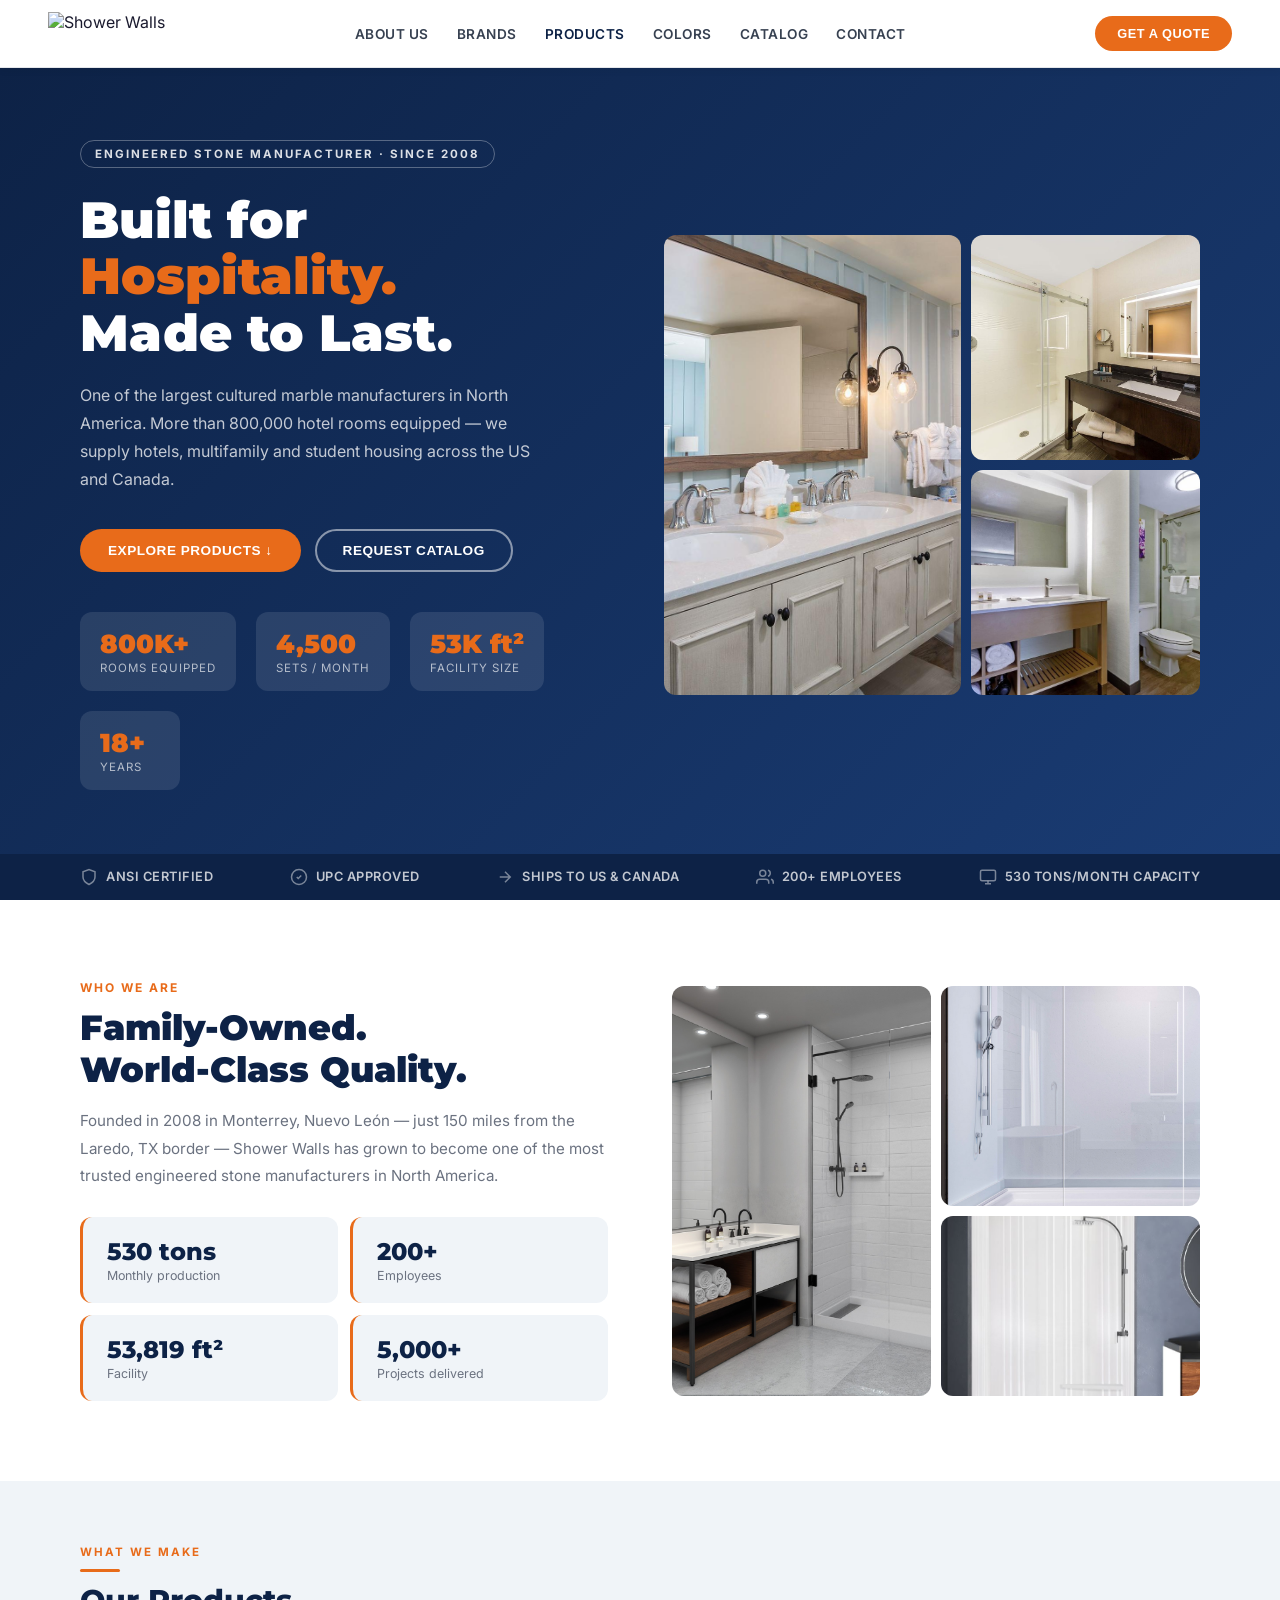
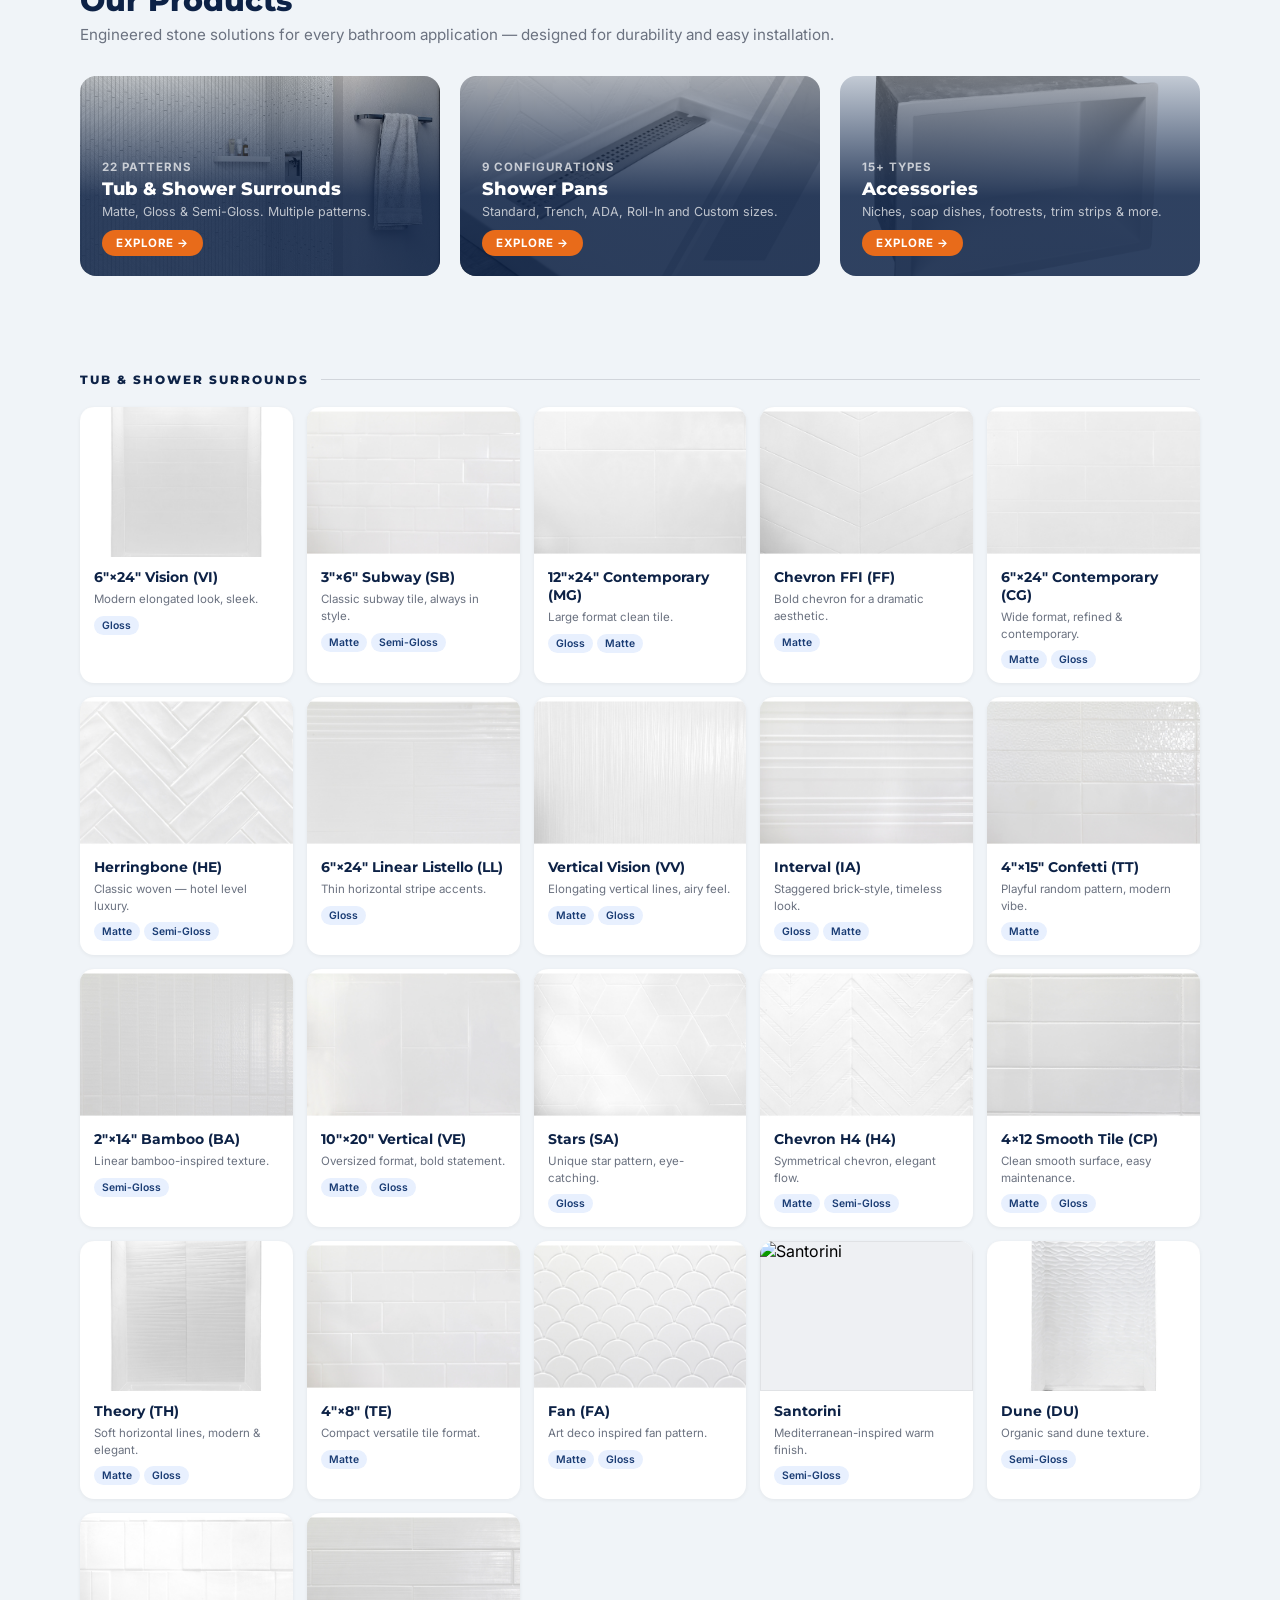
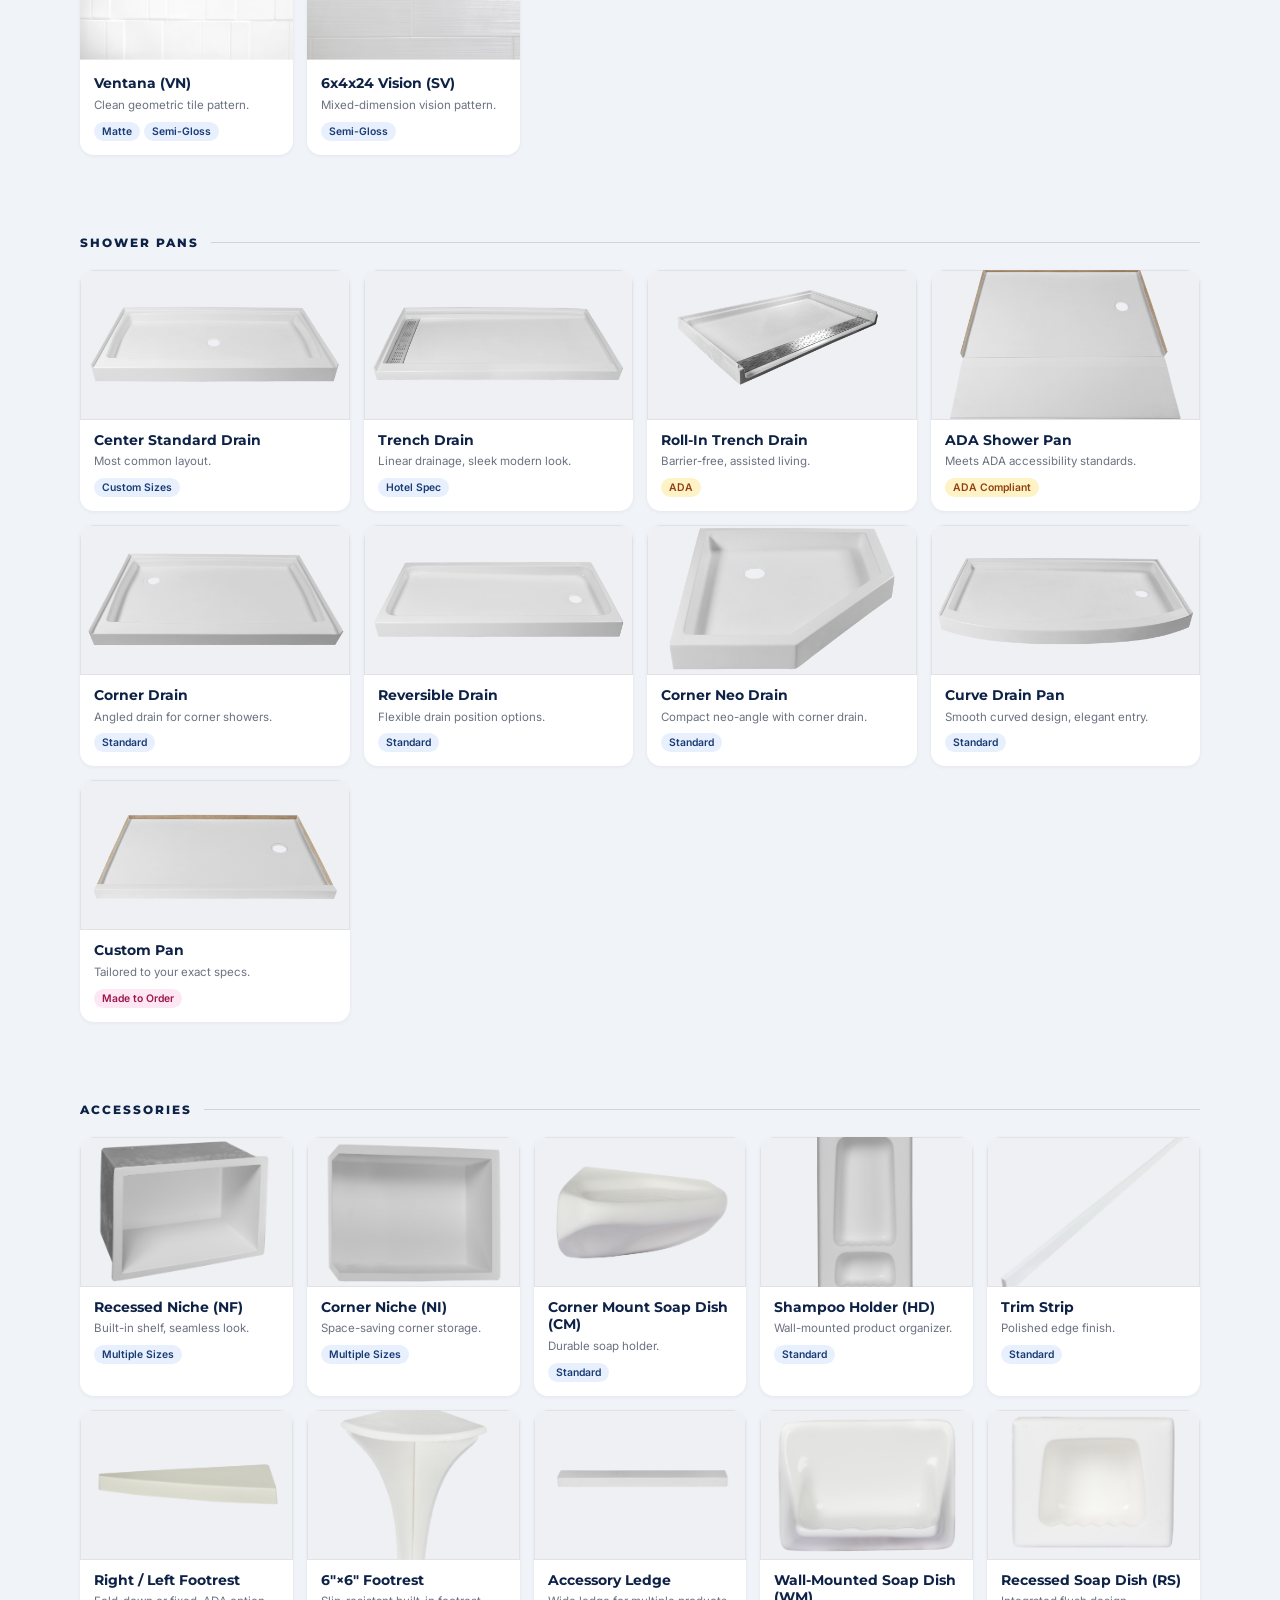
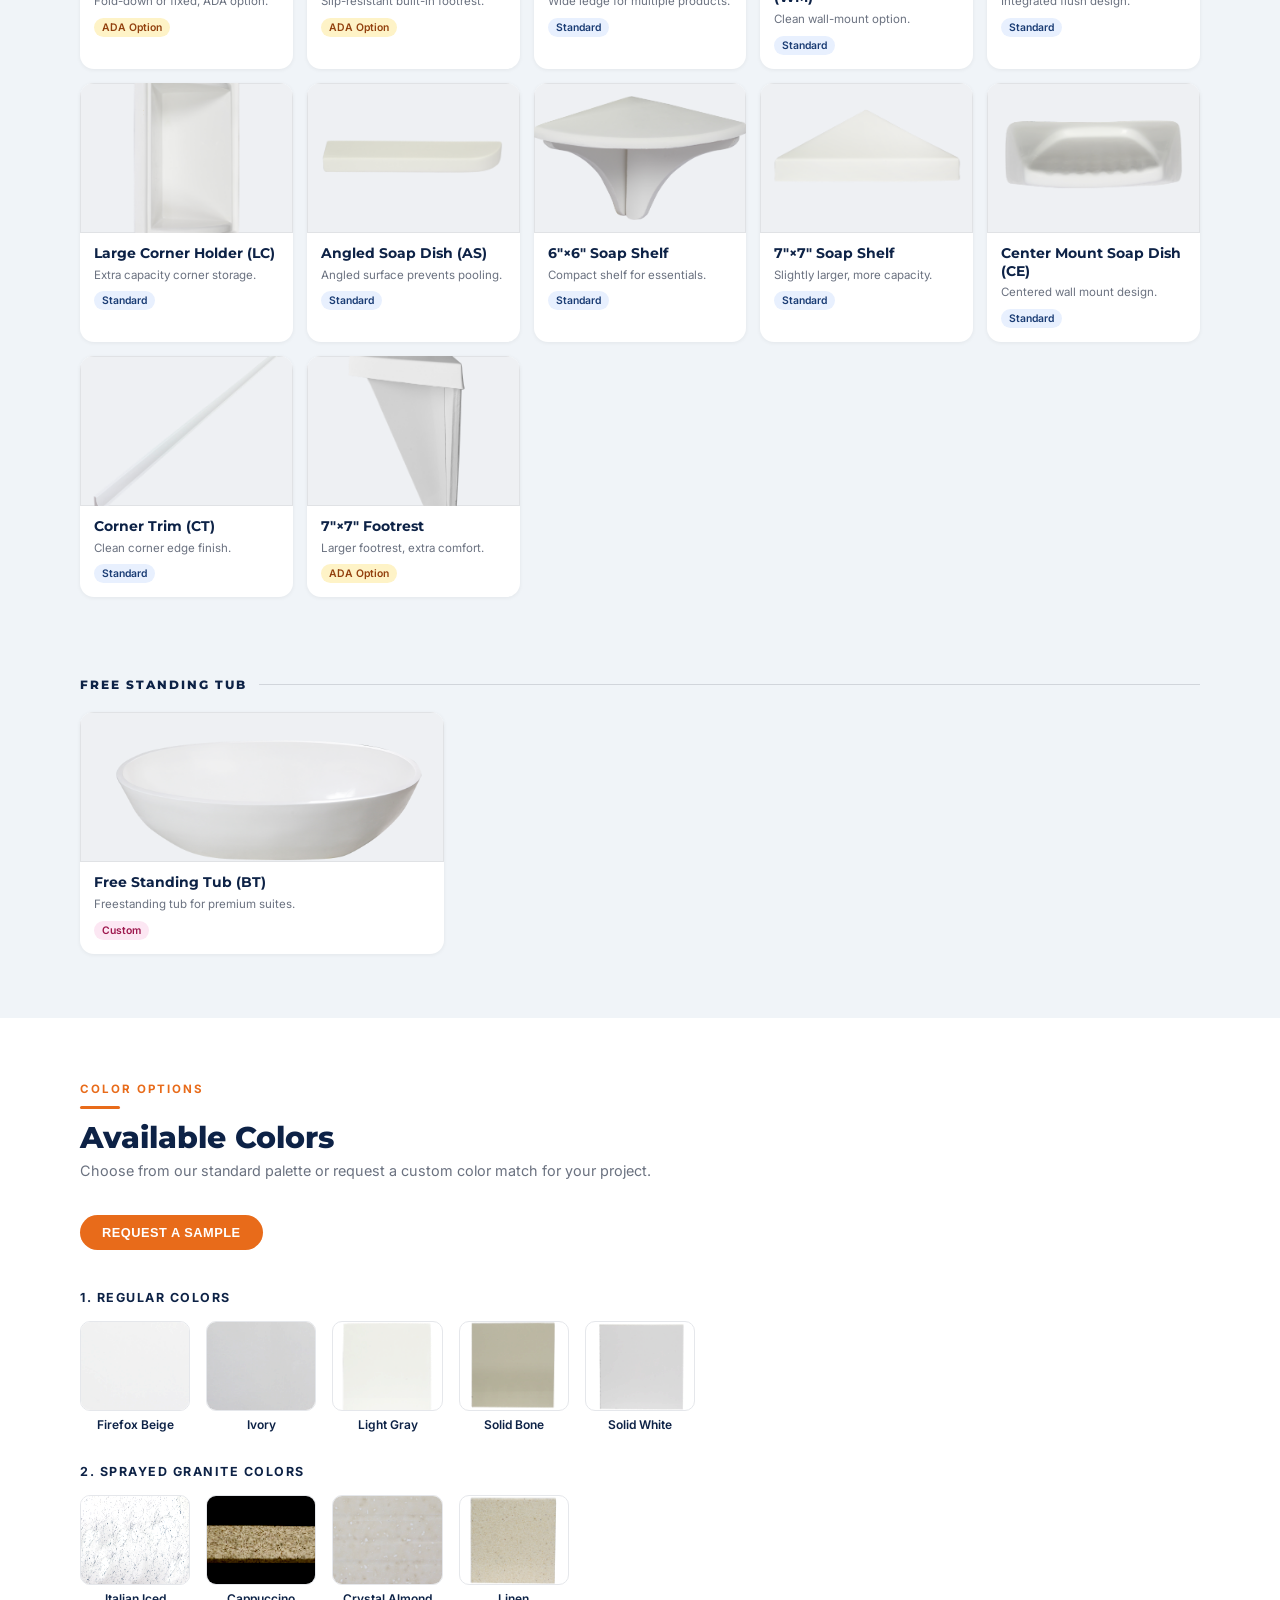
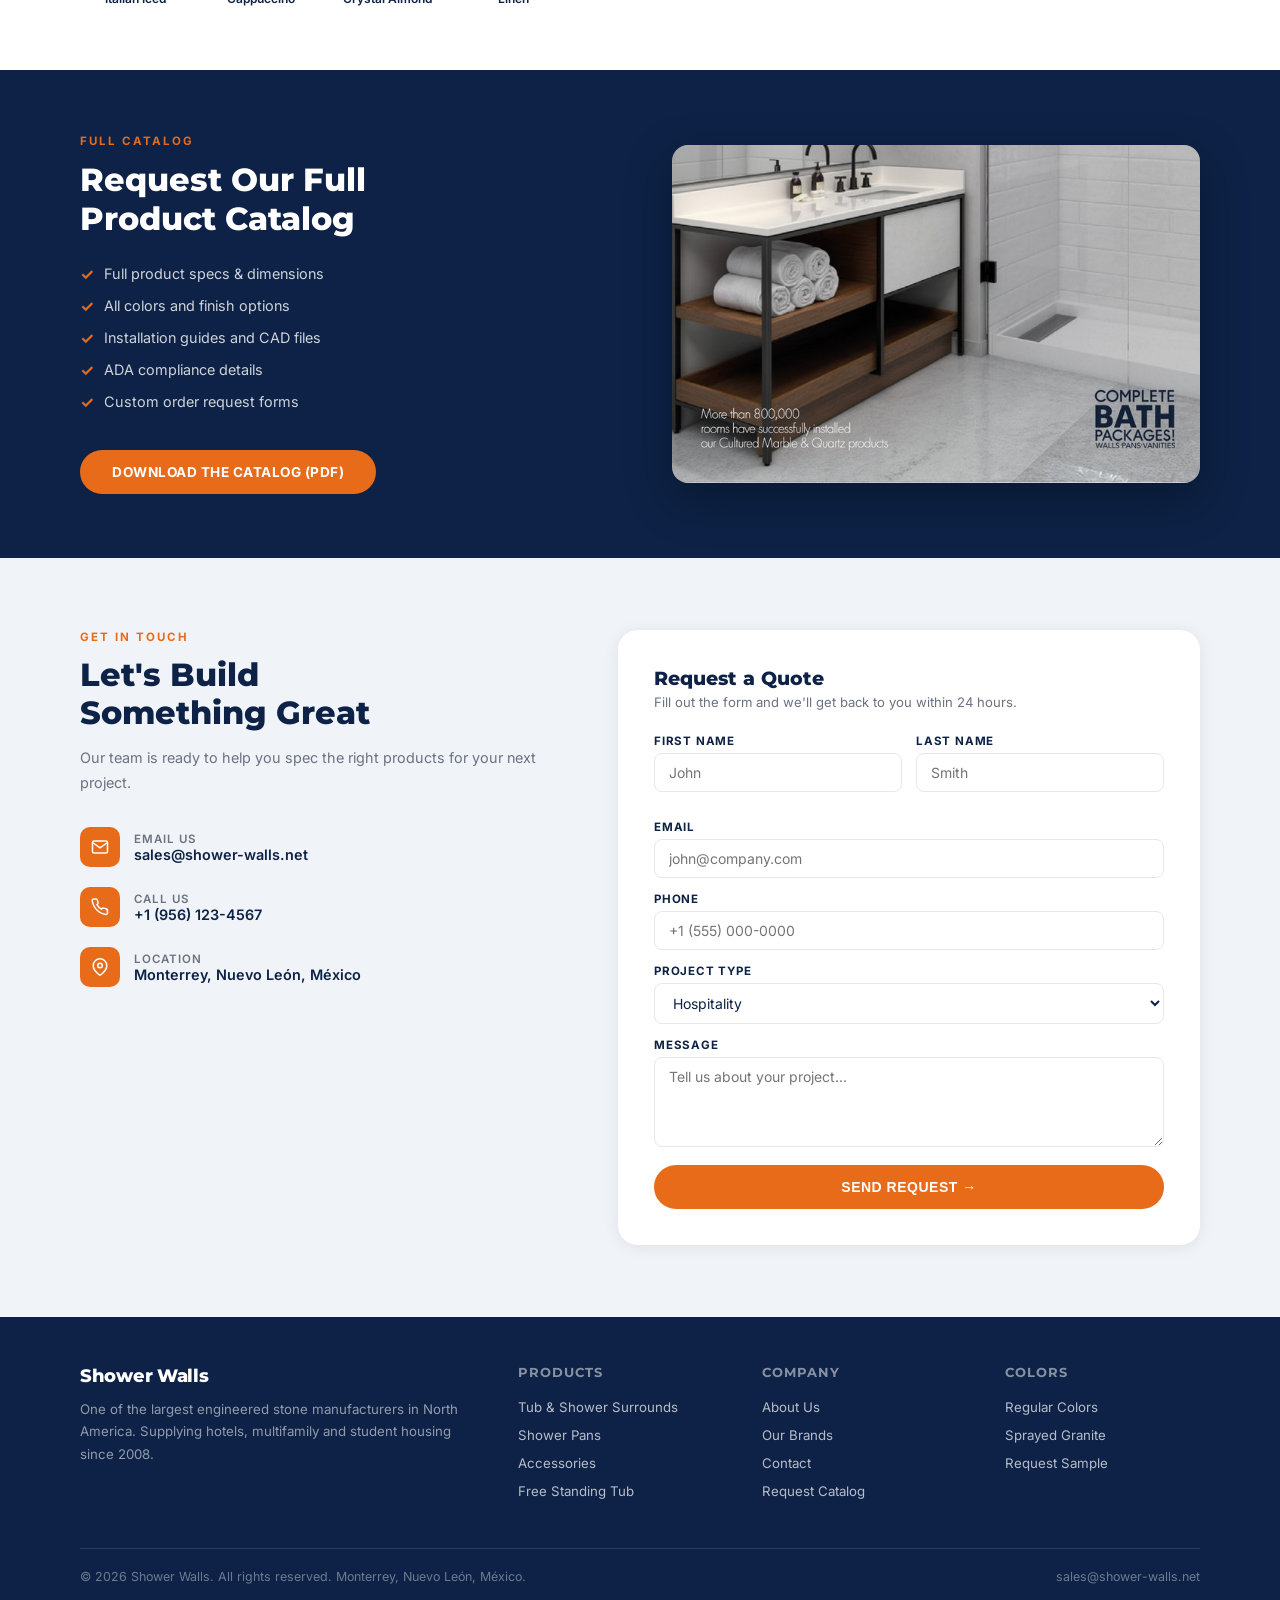
==== index.html @ 73db75f3 "Fix broken color/accessory/pan images: replace dead WordPress links with real photos The old WordPre" ====
<!DOCTYPE html>
<html lang="en">
<head>
<meta charset="UTF-8"/>
<meta name="viewport" content="width=device-width,initial-scale=1.0"/>
<title>Shower Walls — Engineered Stone Manufacturer</title>
<!-- Google tag (gtag.js) -->
<script async src="https://www.googletagmanager.com/gtag/js?id=G-NM9H4ZJV7M"></script>
<script>
  window.dataLayer = window.dataLayer || [];
  function gtag(){dataLayer.push(arguments);}
  gtag('js', new Date());
  gtag('config', 'G-NM9H4ZJV7M');
</script>
<meta name="description" content="One of the largest cultured marble manufacturers in North America. Tub &amp; shower surrounds, shower pans and accessories for hospitality, multifamily and student housing."/>
<meta property="og:title" content="Shower Walls — Engineered Stone Manufacturer"/>
<meta property="og:description" content="Tub &amp; shower surrounds, shower pans and accessories for hospitality, multifamily and student housing. Made in Monterrey, México."/>
<meta property="og:image" content="https://shower-walls.net/images/Theory_SW_1.jpg"/>
<meta property="og:type" content="website"/>
<link href="https://fonts.googleapis.com/css2?family=Montserrat:wght@400;600;700;800;900&family=Inter:wght@300;400;500;600&display=swap" rel="stylesheet"/>
<style>
*,*::before,*::after{box-sizing:border-box;margin:0;padding:0}
html{scroll-behavior:auto}
body{font-family:'Inter',sans-serif;color:#1a1a2e;background:#fff}
a{text-decoration:none;color:inherit}
img{max-width:100%;display:block}
:root{
  --navy:#0d2246;
  --blue:#1a3c74;
  --orange:#e86b1a;
  --light:#f0f4f8;
  --gray:#6b7280;
  --white:#fff;
  --shadow:0 2px 16px rgba(0,0,0,.08);
}

/* ── NAV ── */
nav{position:sticky;top:0;z-index:200;background:var(--white);border-bottom:1px solid #e5e7eb;
  display:flex;align-items:center;justify-content:space-between;padding:0 48px;height:68px;
  box-shadow:0 2px 8px rgba(0,0,0,.06)}
.nav-logo{display:flex;align-items:center;gap:10px}
.nav-logo img{height:40px}
.nav-logo-text{font-family:'Montserrat',sans-serif;font-weight:800;font-size:1.1rem;color:var(--navy);letter-spacing:-.3px}
.nav-links{display:flex;gap:28px}
.nav-links a{font-size:.85rem;font-weight:600;text-transform:uppercase;letter-spacing:.5px;color:#374151;transition:color .2s}
.nav-links a:hover,.nav-links a.active{color:var(--navy)}
.nav-burger{display:none;background:none;border:none;cursor:pointer;padding:8px;flex-direction:column;gap:5px}
.nav-burger span{display:block;width:22px;height:2px;background:var(--navy)}
.nav-cta{background:var(--orange);color:#fff;border:none;border-radius:50px;padding:10px 22px;
  font-size:.8rem;font-weight:700;text-transform:uppercase;letter-spacing:.5px;cursor:pointer;transition:background .2s}
.nav-cta:hover{background:#c9570f}

/* ── HERO ── */
.hero{background:linear-gradient(135deg,var(--navy) 0%,var(--blue) 100%);
  display:grid;grid-template-columns:1fr 1fr;gap:48px;align-items:center;
  padding:72px 80px 64px;min-height:540px}
.hero-tag{display:inline-block;border:1.5px solid rgba(255,255,255,.3);color:rgba(255,255,255,.85);
  font-size:.72rem;font-weight:700;text-transform:uppercase;letter-spacing:2px;
  padding:6px 14px;border-radius:50px;margin-bottom:24px}
.hero h1{font-family:'Montserrat',sans-serif;font-size:clamp(2.2rem,4vw,3.4rem);font-weight:900;
  line-height:1.1;color:#fff;margin-bottom:20px}
.hero h1 span{color:var(--orange)}
.hero-desc{font-size:1rem;color:rgba(255,255,255,.75);line-height:1.75;max-width:460px;margin-bottom:36px}
.hero-btns{display:flex;gap:14px;flex-wrap:wrap}
.btn-hero-primary{background:var(--orange);color:#fff;border:none;border-radius:50px;
  padding:14px 28px;font-size:.85rem;font-weight:700;text-transform:uppercase;letter-spacing:.5px;
  cursor:pointer;transition:background .2s}
.btn-hero-primary:hover{background:#c9570f}
.btn-hero-outline{background:transparent;color:#fff;border:2px solid rgba(255,255,255,.5);border-radius:50px;
  padding:12px 26px;font-size:.85rem;font-weight:700;text-transform:uppercase;letter-spacing:.5px;
  cursor:pointer;transition:all .2s}
.btn-hero-outline:hover{border-color:#fff;background:rgba(255,255,255,.08)}
.hero-stats{display:flex;gap:20px;margin-top:40px;flex-wrap:wrap}
.stat-box{background:rgba(255,255,255,.1);border-radius:12px;padding:16px 20px;min-width:100px}
.stat-num{font-family:'Montserrat',sans-serif;font-size:1.6rem;font-weight:900;color:var(--orange)}
.stat-label{font-size:.72rem;text-transform:uppercase;letter-spacing:1px;color:rgba(255,255,255,.65);margin-top:2px}
.hero-images{display:grid;grid-template-columns:1.3fr 1fr;grid-template-rows:1fr 1fr;gap:10px;height:460px}
.hero-img{border-radius:12px;overflow:hidden;background:#1a3c74}
.hero-img img{width:100%;height:100%;object-fit:cover}
.hero-img:first-child{grid-column:1;grid-row:1 / 3}
.hero-img:nth-child(2){grid-column:2;grid-row:1}
.hero-img:nth-child(3){grid-column:2;grid-row:2}

/* ── TRUST BAR ── */
.trust-bar{background:var(--navy);padding:14px 80px;display:flex;gap:40px;align-items:center;
  justify-content:space-between;flex-wrap:wrap}
.trust-item{display:flex;align-items:center;gap:8px;color:rgba(255,255,255,.75);font-size:.8rem;
  font-weight:600;text-transform:uppercase;letter-spacing:.5px}
.trust-item svg{opacity:.6}

/* ── ABOUT ── */
.about{padding:80px 80px;display:grid;grid-template-columns:1fr 1fr;gap:64px;align-items:center;background:#fff}
.about-tag{font-size:.75rem;font-weight:700;text-transform:uppercase;letter-spacing:2px;color:var(--orange);margin-bottom:12px}
.about h2{font-family:'Montserrat',sans-serif;font-size:2.2rem;font-weight:900;color:var(--navy);line-height:1.2;margin-bottom:16px}
.about p{color:var(--gray);line-height:1.8;margin-bottom:28px;font-size:.95rem}
.about-grid{display:grid;grid-template-columns:1fr 1fr;gap:12px}
.about-stat{background:var(--light);border-radius:12px;padding:20px 24px;border-left:3px solid var(--orange)}
.about-stat-num{font-family:'Montserrat',sans-serif;font-size:1.5rem;font-weight:800;color:var(--navy)}
.about-stat-label{font-size:.78rem;color:var(--gray);margin-top:2px}
.about-images{display:grid;grid-template-columns:1fr 1fr;grid-template-rows:220px 180px;gap:10px}
.about-img{border-radius:12px;overflow:hidden}
.about-img img{width:100%;height:100%;object-fit:cover}
.about-img.tall{grid-row:span 2}

/* ── SECTION HEADER ── */
.sec-header{padding:64px 80px 32px}
.sec-tag{font-size:.72rem;font-weight:700;text-transform:uppercase;letter-spacing:2px;color:var(--orange);margin-bottom:8px}
.sec-divider{width:40px;height:3px;background:var(--orange);border-radius:2px;margin:10px 0}
.sec-header h2{font-family:'Montserrat',sans-serif;font-size:1.9rem;font-weight:800;color:var(--navy)}
.sec-header p{color:var(--gray);margin-top:6px;font-size:.95rem}

/* ── CATEGORY OVERVIEW CARDS ── */
.cat-overview{display:grid;grid-template-columns:repeat(3,1fr);gap:20px;padding:0 80px 56px}
.cat-card{border-radius:16px;overflow:hidden;position:relative;height:200px;cursor:pointer;transition:transform .25s}
.cat-card:hover{transform:translateY(-4px)}
.cat-card img{width:100%;height:100%;object-fit:cover}
.cat-card-overlay{position:absolute;inset:0;background:linear-gradient(to top,rgba(13,34,70,.85) 40%,rgba(13,34,70,.2) 100%)}
.cat-card-body{position:absolute;bottom:0;left:0;right:0;padding:20px 22px}
.cat-card-count{font-size:.72rem;font-weight:700;text-transform:uppercase;letter-spacing:1px;
  color:rgba(255,255,255,.7);margin-bottom:4px}
.cat-card-title{font-family:'Montserrat',sans-serif;font-size:1.1rem;font-weight:800;color:#fff;margin-bottom:4px}
.cat-card-desc{font-size:.78rem;color:rgba(255,255,255,.7);line-height:1.4}
.cat-explore{margin-top:10px;display:inline-block;background:var(--orange);color:#fff;
  font-size:.72rem;font-weight:700;text-transform:uppercase;letter-spacing:.5px;
  padding:6px 14px;border-radius:50px}

/* ── PRODUCTS SECTION ── */
.products-section{background:var(--light);padding:0 80px 64px}
.prod-section-label{font-family:'Montserrat',sans-serif;font-size:.75rem;font-weight:800;
  text-transform:uppercase;letter-spacing:2px;color:var(--navy);padding:40px 0 20px;
  display:flex;align-items:center;gap:12px}
.prod-section-label::after{content:'';flex:1;height:1px;background:#d1d5db}

.products-grid{display:grid;grid-template-columns:repeat(5,1fr);gap:14px}
.products-grid.pans-grid{grid-template-columns:repeat(4,1fr)}
.products-grid.acc-grid{grid-template-columns:repeat(5,1fr)}

/* ── PRODUCT CARD ── */
.prod-card{background:#fff;border-radius:14px;overflow:hidden;cursor:pointer;
  transition:transform .2s,box-shadow .2s;box-shadow:0 1px 4px rgba(0,0,0,.06)}
.prod-card:hover{transform:translateY(-4px);box-shadow:0 8px 24px rgba(0,0,0,.12)}
.prod-card-img{height:150px;overflow:hidden;background:#eef0f3;box-shadow:inset 0 0 0 1px rgba(0,0,0,.06)}
.prod-card-img img{width:100%;height:100%;object-fit:cover;transition:transform .4s;filter:brightness(0.8) contrast(2) saturate(1.05)}
.prod-card-img img[src^="images/"]{filter:none}
.prod-card:hover .prod-card-img img{transform:scale(1.06)}
.prod-card-body{padding:12px 14px 14px}
.prod-card-name{font-family:'Montserrat',sans-serif;font-size:.85rem;font-weight:700;color:var(--navy);margin-bottom:4px;line-height:1.3}
.prod-card-desc{font-size:.72rem;color:var(--gray);line-height:1.45;margin-bottom:8px}
.prod-card-tags{display:flex;flex-wrap:wrap;gap:4px}
.prod-tag{background:#e8f0fe;color:#1a3c74;border-radius:20px;font-size:.65rem;font-weight:600;padding:3px 8px}
.prod-tag.ada{background:#fef3c7;color:#92400e}
.prod-tag.custom{background:#fce7f3;color:#9d174d}

/* ── COLORS SECTION ── */
.colors-section{padding:64px 80px;background:#fff}
.colors-section h2{font-family:'Montserrat',sans-serif;font-size:1.9rem;font-weight:800;color:var(--navy);margin-bottom:6px}
.colors-section .sec-tag{margin-bottom:8px}
.colors-subtitle{color:var(--gray);font-size:.9rem;margin-bottom:36px}
.colors-group-label{font-size:.78rem;font-weight:700;text-transform:uppercase;letter-spacing:1.5px;
  color:var(--navy);margin-bottom:16px;margin-top:32px}
.colors-grid{display:grid;grid-template-columns:repeat(auto-fill,minmax(110px,1fr));gap:16px}
.color-swatch{cursor:pointer;transition:transform .2s}
.color-swatch:hover{transform:translateY(-3px)}
.color-swatch-img{border-radius:10px;overflow:hidden;height:90px;border:1px solid #e5e7eb}
.color-swatch-img img{width:100%;height:100%;object-fit:cover;filter:brightness(0.8) contrast(1.9)}
.color-swatch-name{font-size:.75rem;font-weight:600;color:var(--navy);margin-top:6px;text-align:center}
.color-request-btn{margin-top:28px}

/* ── DOWNLOAD ── */
.download-section{background:var(--navy);padding:64px 80px;display:grid;
  grid-template-columns:1fr 1fr;gap:64px;align-items:center}
.download-tag{font-size:.72rem;font-weight:700;text-transform:uppercase;letter-spacing:2px;color:var(--orange);margin-bottom:12px}
.download-section h2{font-family:'Montserrat',sans-serif;font-size:2rem;font-weight:800;color:#fff;margin-bottom:20px}
.download-list{list-style:none;margin-bottom:32px}
.download-list li{color:rgba(255,255,255,.8);font-size:.9rem;padding:6px 0;display:flex;align-items:center;gap:10px}
.download-list li::before{content:'✓';color:var(--orange);font-weight:700;font-size:1rem}
.btn-download{background:var(--orange);color:#fff;border:none;border-radius:50px;
  padding:14px 32px;font-size:.85rem;font-weight:700;text-transform:uppercase;letter-spacing:.5px;
  cursor:pointer;transition:background .2s}
.btn-download:hover{background:#c9570f}
.download-img-wrap{border-radius:16px;overflow:hidden;box-shadow:0 16px 48px rgba(0,0,0,.3)}
.download-img-wrap img{width:100%;object-fit:cover}

/* ── CONTACT ── */
.contact-section{padding:72px 80px;display:grid;grid-template-columns:1fr 1fr;gap:64px;background:var(--light)}
.contact-tag{font-size:.72rem;font-weight:700;text-transform:uppercase;letter-spacing:2px;color:var(--orange);margin-bottom:12px}
.contact-section h2{font-family:'Montserrat',sans-serif;font-size:2rem;font-weight:800;color:var(--navy);line-height:1.2;margin-bottom:14px}
.contact-section .contact-desc{color:var(--gray);font-size:.9rem;line-height:1.7;margin-bottom:32px}
.contact-info-item{display:flex;align-items:center;gap:14px;margin-bottom:20px}
.contact-icon{width:40px;height:40px;background:var(--orange);border-radius:10px;display:flex;
  align-items:center;justify-content:center;flex-shrink:0}
.contact-info-label{font-size:.72rem;text-transform:uppercase;letter-spacing:1px;color:var(--gray);font-weight:600}
.contact-info-value{font-size:.9rem;font-weight:600;color:var(--navy)}

.quote-form{background:#fff;border-radius:20px;padding:36px;box-shadow:var(--shadow)}
.form-title{font-family:'Montserrat',sans-serif;font-size:1.2rem;font-weight:800;color:var(--navy);margin-bottom:4px}
.form-subtitle{font-size:.82rem;color:var(--gray);margin-bottom:24px}
.form-row{display:grid;grid-template-columns:1fr 1fr;gap:14px;margin-bottom:14px}
.form-group{display:flex;flex-direction:column;gap:5px;margin-bottom:14px}
.form-group label{font-size:.72rem;font-weight:700;text-transform:uppercase;letter-spacing:.8px;color:var(--navy)}
.form-group input,.form-group select,.form-group textarea{
  border:1.5px solid #e5e7eb;border-radius:8px;padding:10px 14px;font-size:.875rem;
  font-family:'Inter',sans-serif;color:var(--navy);transition:border-color .2s;outline:none;background:#fff}
.form-group input:focus,.form-group select:focus,.form-group textarea:focus{border-color:var(--orange)}
.form-group textarea{resize:vertical;min-height:90px}
.btn-submit{width:100%;background:var(--orange);color:#fff;border:none;border-radius:50px;
  padding:14px;font-size:.875rem;font-weight:700;text-transform:uppercase;letter-spacing:.5px;
  cursor:pointer;transition:background .2s;margin-top:4px}
.btn-submit:hover{background:#c9570f}

/* ── FOOTER ── */
footer{background:var(--navy);padding:48px 80px 28px}
.footer-top{display:grid;grid-template-columns:2fr 1fr 1fr 1fr;gap:48px;margin-bottom:40px}
.footer-brand .nav-logo-text{color:#fff;font-size:1.1rem;margin-bottom:12px;display:block}
.footer-brand p{color:rgba(255,255,255,.55);font-size:.83rem;line-height:1.7}
.footer-col h4{font-family:'Montserrat',sans-serif;font-size:.8rem;font-weight:700;
  text-transform:uppercase;letter-spacing:1px;color:rgba(255,255,255,.5);margin-bottom:16px}
.footer-col ul{list-style:none}
.footer-col ul li{margin-bottom:8px}
.footer-col ul li a{color:rgba(255,255,255,.7);font-size:.83rem;transition:color .2s}
.footer-col ul li a:hover{color:#fff}
.footer-bottom{border-top:1px solid rgba(255,255,255,.1);padding-top:20px;
  display:flex;justify-content:space-between;align-items:center}
.footer-bottom p{color:rgba(255,255,255,.4);font-size:.78rem}

/* ── MODAL ── */
.modal-overlay{display:none;position:fixed;inset:0;z-index:300;
  background:rgba(0,0,0,.65);backdrop-filter:blur(6px);
  align-items:center;justify-content:center;padding:20px}
.modal-overlay.open{display:flex}
.modal{background:#fff;border-radius:20px;max-width:900px;width:100%;
  max-height:92vh;overflow-y:auto;animation:slideUp .3s ease;display:flex;flex-direction:column}
@keyframes slideUp{from{opacity:0;transform:translateY(24px)}to{opacity:1;transform:translateY(0)}}

/* Image viewer */
.modal-viewer{position:relative;height:560px;flex-shrink:0;background:#0d2246;border-radius:20px 20px 0 0;overflow:hidden;cursor:grab}
.modal-viewer.dragging{cursor:grabbing}
.modal-viewer-img-wrap{width:100%;height:100%;overflow:hidden;position:relative}
.modal-viewer-img{width:100%;height:100%;object-fit:contain;transform-origin:center;
  transition:transform .1s ease;user-select:none;pointer-events:none}
.viewer-controls{position:absolute;bottom:12px;right:12px;display:flex;gap:6px;z-index:10}
.viewer-btn{background:rgba(255,255,255,.15);backdrop-filter:blur(4px);color:#fff;border:none;
  border-radius:8px;width:34px;height:34px;font-size:1rem;cursor:pointer;
  display:flex;align-items:center;justify-content:center;transition:background .2s}
.viewer-btn:hover{background:rgba(255,255,255,.3)}
.viewer-zoom-hint{position:absolute;bottom:12px;left:12px;color:rgba(255,255,255,.55);
  font-size:.7rem;letter-spacing:.5px}

/* Thumbnail strip */
.modal-thumbstrip{display:flex;flex-wrap:wrap;gap:10px;padding:16px 20px;background:#f8f9fb;
  border-bottom:1px solid #e5e7eb}
.modal-thumb{width:100px;height:100px;flex-shrink:0;border-radius:10px;overflow:hidden;
  cursor:pointer;border:2px solid transparent;transition:border-color .2s,box-shadow .2s}
.modal-thumb:hover{box-shadow:0 4px 12px rgba(0,0,0,.15)}
.modal-thumb.active{border-color:var(--orange);box-shadow:0 0 0 3px rgba(232,107,26,.2)}
.modal-thumb img{width:100%;height:100%;object-fit:cover;filter:brightness(0.8) contrast(1.9)}
.modal-thumb img[src^="images/"]{filter:none}

/* Combo section */
.modal-combo{padding:16px 24px;background:#f0f4f8;border-bottom:1px solid #e5e7eb}
.modal-combo-label{font-size:.72rem;font-weight:700;text-transform:uppercase;letter-spacing:1.5px;
  color:var(--orange);margin-bottom:10px}
.modal-combo-grid{display:flex;gap:10px;overflow-x:auto;padding-bottom:4px}
.combo-item{flex-shrink:0;cursor:pointer;text-align:center;transition:transform .2s}
.combo-item:hover{transform:translateY(-2px)}
.combo-item img{width:80px;height:80px;object-fit:cover;border-radius:8px;border:2px solid transparent;transition:border-color .2s}
.combo-item.active img{border-color:var(--orange)}
.combo-item span{display:block;font-size:.65rem;color:var(--gray);margin-top:4px;font-weight:600}

.modal-body{padding:24px 28px}
.modal-desc{font-size:.88rem;color:var(--gray);line-height:1.8;margin-bottom:20px}
.modal-specs-grid{display:grid;grid-template-columns:repeat(3,1fr);gap:10px;margin-bottom:20px}
.modal-spec{background:var(--light);border-radius:10px;padding:12px 14px}
.modal-spec-label{font-size:.65rem;text-transform:uppercase;letter-spacing:1px;color:var(--gray);font-weight:700;margin-bottom:2px}
.modal-spec-value{font-family:'Montserrat',sans-serif;font-size:.85rem;font-weight:700;color:var(--navy)}
.modal-header-text{padding:0 20px 14px;background:#0d2246}
.modal-header-text .mcat{font-size:.68rem;text-transform:uppercase;letter-spacing:2px;color:var(--orange);font-weight:700;padding-top:12px;display:block}
.modal-header-text h2{font-family:'Montserrat',sans-serif;font-size:1.5rem;font-weight:800;color:#fff}
.modal-close{position:absolute;top:12px;right:12px;width:32px;height:32px;z-index:20;
  background:rgba(255,255,255,.9);border:none;border-radius:50%;cursor:pointer;
  font-size:.95rem;font-weight:700;color:var(--navy);display:flex;align-items:center;justify-content:center}
.modal-close:hover{background:#fff}
.modal-actions{display:flex;gap:10px;margin-top:4px}
.btn-modal-primary{flex:1;background:var(--orange);color:#fff;border:none;border-radius:50px;
  padding:13px;font-size:.82rem;font-weight:700;text-transform:uppercase;letter-spacing:.5px;cursor:pointer;text-align:center}
.btn-modal-primary:hover{background:#c9570f}
.btn-modal-secondary{flex:1;background:transparent;color:var(--navy);border:2px solid var(--navy);border-radius:50px;
  padding:11px;font-size:.82rem;font-weight:700;text-transform:uppercase;letter-spacing:.5px;cursor:pointer;text-align:center}
.btn-modal-secondary:hover{background:var(--navy);color:#fff}

/* ── RESPONSIVE ── */
@media(max-width:1024px){
  .hero{grid-template-columns:1fr;padding:48px 40px}
  .hero-images{display:none}
  .trust-bar,.about,.cat-overview,.products-section,.colors-section,.download-section,.contact-section,
  .sec-header,footer{padding-left:32px;padding-right:32px}
  .download-section,.contact-section{grid-template-columns:1fr}
  .products-grid{grid-template-columns:repeat(3,1fr)}
  .footer-top{grid-template-columns:1fr 1fr}
}
@media(max-width:768px){
  nav{padding:0 20px}
  .nav-burger{display:flex}
  .nav-links{display:none;position:absolute;top:68px;left:0;right:0;background:#fff;
    flex-direction:column;gap:0;padding:8px 20px 16px;box-shadow:0 8px 16px rgba(0,0,0,.08);border-bottom:1px solid #e5e7eb}
  .nav-links.open{display:flex}
  .nav-links a{padding:12px 0;border-bottom:1px solid #f0f0f0}
  .hero{padding:40px 20px}
  .trust-bar,.about,.cat-overview,.products-section,.colors-section,.download-section,
  .contact-section,.sec-header,footer{padding-left:20px;padding-right:20px}
  .cat-overview{grid-template-columns:1fr}
  .products-grid,.products-grid.pans-grid,.products-grid.acc-grid{grid-template-columns:repeat(2,1fr)}
  .about{grid-template-columns:1fr}
  .about-images{display:none}
  .footer-top{grid-template-columns:1fr}
  .form-row{grid-template-columns:1fr}
  .modal-specs-grid{grid-template-columns:1fr 1fr}
}
</style>
</head>
<body>

<!-- NAV -->
<nav>
  <div class="nav-logo">
    <img src="https://shower-walls.net/wp-content/uploads/2021/07/shower-menu-1.png" alt="Shower Walls" style="height:44px;width:auto"/>
  </div>
  <div class="nav-links" id="nav-links">
    <a href="#about">About Us</a>
    <a href="https://shower-walls.net" target="_blank">Brands</a>
    <a href="#products" class="active">Products</a>
    <a href="#colors">Colors</a>
    <a href="#download">Catalog</a>
    <a href="#contact">Contact</a>
  </div>
  <button class="nav-burger" onclick="document.getElementById('nav-links').classList.toggle('open')" aria-label="Menu"><span></span><span></span><span></span></button>
  <button class="nav-cta" onclick="document.getElementById('contact').scrollIntoView({behavior:'auto'})">Get a Quote</button>
</nav>

<!-- HERO -->
<section class="hero">
  <div class="hero-content">
    <div class="hero-tag">Engineered Stone Manufacturer · Since 2008</div>
    <h1>Built for<br/><span>Hospitality.</span><br/>Made to Last.</h1>
    <p class="hero-desc">One of the largest cultured marble manufacturers in North America. More than 800,000 hotel rooms equipped — we supply hotels, multifamily and student housing across the US and Canada.</p>
    <div class="hero-btns">
      <button class="btn-hero-primary" onclick="document.getElementById('products').scrollIntoView({behavior:'auto'})">Explore Products ↓</button>
      <button class="btn-hero-outline" onclick="document.getElementById('download').scrollIntoView({behavior:'auto'})">Request Catalog</button>
    </div>
    <div class="hero-stats">
      <div class="stat-box"><div class="stat-num">800K+</div><div class="stat-label">Rooms Equipped</div></div>
      <div class="stat-box"><div class="stat-num">4,500</div><div class="stat-label">Sets / Month</div></div>
      <div class="stat-box"><div class="stat-num">53K ft²</div><div class="stat-label">Facility Size</div></div>
      <div class="stat-box"><div class="stat-num">18+</div><div class="stat-label">Years</div></div>
    </div>
  </div>
  <div class="hero-images">
    <div class="hero-img"><img src="images/lifestyle-hero-coastal-vanity.jpg" alt="Hotel bathroom with engineered stone shower surround and double vanity"/></div>
    <div class="hero-img"><img src="images/lifestyle-hero-modern-vanity.jpg" alt="Modern hotel vanity with backlit mirror"/></div>
    <div class="hero-img"><img src="images/lifestyle-hero-modern-shower.jpg" alt="Hotel bathroom with glass shower door"/></div>
  </div>
</section>

<!-- TRUST BAR -->
<div class="trust-bar">
  <div class="trust-item">
    <svg width="18" height="18" fill="none" stroke="currentColor" stroke-width="2" viewBox="0 0 24 24"><path d="M12 22s8-4 8-10V5l-8-3-8 3v7c0 6 8 10 8 10z"/></svg>
    ANSI Certified
  </div>
  <div class="trust-item">
    <svg width="18" height="18" fill="none" stroke="currentColor" stroke-width="2" viewBox="0 0 24 24"><circle cx="12" cy="12" r="10"/><path d="M9 12l2 2 4-4"/></svg>
    UPC Approved
  </div>
  <div class="trust-item">
    <svg width="18" height="18" fill="none" stroke="currentColor" stroke-width="2" viewBox="0 0 24 24"><path d="M5 12h14M12 5l7 7-7 7"/></svg>
    Ships to US &amp; Canada
  </div>
  <div class="trust-item">
    <svg width="18" height="18" fill="none" stroke="currentColor" stroke-width="2" viewBox="0 0 24 24"><path d="M17 21v-2a4 4 0 0 0-4-4H5a4 4 0 0 0-4 4v2"/><circle cx="9" cy="7" r="4"/><path d="M23 21v-2a4 4 0 0 0-3-3.87M16 3.13a4 4 0 0 1 0 7.75"/></svg>
    200+ Employees
  </div>
  <div class="trust-item">
    <svg width="18" height="18" fill="none" stroke="currentColor" stroke-width="2" viewBox="0 0 24 24"><rect x="2" y="3" width="20" height="14" rx="2"/><path d="M8 21h8M12 17v4"/></svg>
    530 Tons/Month Capacity
  </div>
</div>

<!-- ABOUT -->
<section class="about" id="about">
  <div>
    <div class="about-tag">Who We Are</div>
    <h2>Family-Owned.<br/>World-Class Quality.</h2>
    <p>Founded in 2008 in Monterrey, Nuevo León — just 150 miles from the Laredo, TX border — Shower Walls has grown to become one of the most trusted engineered stone manufacturers in North America.</p>
    <div class="about-grid">
      <div class="about-stat"><div class="about-stat-num">530 tons</div><div class="about-stat-label">Monthly production</div></div>
      <div class="about-stat"><div class="about-stat-num">200+</div><div class="about-stat-label">Employees</div></div>
      <div class="about-stat"><div class="about-stat-num">53,819 ft²</div><div class="about-stat-label">Facility</div></div>
      <div class="about-stat"><div class="about-stat-num">5,000+</div><div class="about-stat-label">Projects delivered</div></div>
    </div>
  </div>
  <div class="about-images">
    <div class="about-img tall"><img src="images/lifestyle-vanity-shower-glass.jpg" alt="Installation"/></div>
    <div class="about-img"><img src="images/lifestyle-glass-door-detail.jpg" alt="Detail"/></div>
    <div class="about-img"><img src="images/lifestyle-blue-accent-detail.jpg" alt="Accent wall shower"/></div>
  </div>
</section>

<!-- PRODUCTS -->
<section id="products">
  <div class="sec-header" style="background:var(--light)">
    <div class="sec-tag">What We Make</div>
    <div class="sec-divider"></div>
    <h2>Our Products</h2>
    <p>Engineered stone solutions for every bathroom application — designed for durability and easy installation.</p>
  </div>

  <!-- Category overview -->
  <div class="cat-overview" style="background:var(--light)">
    <div class="cat-card" onclick="document.getElementById('sec-surrounds').scrollIntoView({behavior:'auto'})">
      <img src="images/lifestyle-textured-shower-towel.jpg" alt="Surrounds"/>
      <div class="cat-card-overlay"></div>
      <div class="cat-card-body">
        <div class="cat-card-count">22 Patterns</div>
        <div class="cat-card-title">Tub &amp; Shower Surrounds</div>
        <div class="cat-card-desc">Matte, Gloss &amp; Semi-Gloss. Multiple patterns.</div>
        <span class="cat-explore">Explore →</span>
      </div>
    </div>
    <div class="cat-card" onclick="document.getElementById('sec-pans').scrollIntoView({behavior:'auto'})">
      <img src="images/lifestyle-pan-drain-detail.jpg" alt="Pans"/>
      <div class="cat-card-overlay"></div>
      <div class="cat-card-body">
        <div class="cat-card-count">9 Configurations</div>
        <div class="cat-card-title">Shower Pans</div>
        <div class="cat-card-desc">Standard, Trench, ADA, Roll-In and Custom sizes.</div>
        <span class="cat-explore">Explore →</span>
      </div>
    </div>
    <div class="cat-card" onclick="document.getElementById('sec-accessories').scrollIntoView({behavior:'auto'})">
      <img src="images/Niche_SW_1.png" alt="Accessories"/>
      <div class="cat-card-overlay"></div>
      <div class="cat-card-body">
        <div class="cat-card-count">15+ Types</div>
        <div class="cat-card-title">Accessories</div>
        <div class="cat-card-desc">Niches, soap dishes, footrests, trim strips &amp; more.</div>
        <span class="cat-explore">Explore →</span>
      </div>
    </div>
  </div>

  <div class="products-section">

    <!-- TUB & SHOWER SURROUNDS -->
    <div class="prod-section-label" id="sec-surrounds">Tub &amp; Shower Surrounds</div>
    <div class="products-grid" id="grid-surrounds"></div>

    <!-- SHOWER PANS -->
    <div class="prod-section-label" id="sec-pans" style="margin-top:40px">Shower Pans</div>
    <div class="products-grid pans-grid" id="grid-pans"></div>

    <!-- ACCESSORIES -->
    <div class="prod-section-label" id="sec-accessories" style="margin-top:40px">Accessories</div>
    <div class="products-grid acc-grid" id="grid-accessories"></div>

    <!-- FREE STANDING TUB -->
    <div class="prod-section-label" id="sec-tub" style="margin-top:40px">Free Standing Tub</div>
    <div class="products-grid" id="grid-tub" style="grid-template-columns:repeat(3,1fr)"></div>

  </div>
</section>

<!-- COLORS -->
<section class="colors-section" id="colors">
  <div class="sec-tag">Color Options</div>
  <div class="sec-divider"></div>
  <h2>Available Colors</h2>
  <p class="colors-subtitle">Choose from our standard palette or request a custom color match for your project.</p>
  <button class="nav-cta" style="margin-bottom:8px" onclick="document.getElementById('contact').scrollIntoView({behavior:'auto'})">Request a Sample</button>

  <div class="colors-group-label">1. Regular Colors</div>
  <div class="colors-grid">
    <div class="color-swatch">
      <div class="color-swatch-img"><img src="images/Firefox-Beige_Textura_1-1.png" alt="Firefox Beige"/></div>
      <div class="color-swatch-name">Firefox Beige</div>
    </div>
    <div class="color-swatch">
      <div class="color-swatch-img"><img src="images/Ivory_Textura_1.png" alt="Ivory"/></div>
      <div class="color-swatch-name">Ivory</div>
    </div>
    <div class="color-swatch">
      <div class="color-swatch-img"><img src="images/Light-Gray_Textura_1-1.png" alt="Light Gray"/></div>
      <div class="color-swatch-name">Light Gray</div>
    </div>
    <div class="color-swatch">
      <div class="color-swatch-img"><img src="images/Solid-Bone_Textura_1.png" alt="Solid Bone"/></div>
      <div class="color-swatch-name">Solid Bone</div>
    </div>
    <div class="color-swatch">
      <div class="color-swatch-img"><img src="images/Solid-White_Textura_1.png" alt="Solid White"/></div>
      <div class="color-swatch-name">Solid White</div>
    </div>
  </div>

  <div class="colors-group-label">2. Sprayed Granite Colors</div>
  <div class="colors-grid">
    <div class="color-swatch">
      <div class="color-swatch-img"><img src="images/Italian_iced.png" alt="Italian Iced"/></div>
      <div class="color-swatch-name">Italian Iced</div>
    </div>
    <div class="color-swatch">
      <div class="color-swatch-img"><img src="images/Capuccino.jpg" alt="Cappuccino"/></div>
      <div class="color-swatch-name">Cappuccino</div>
    </div>
    <div class="color-swatch">
      <div class="color-swatch-img"><img src="images/Crystal-Almond_Textura_1.png" alt="Crystal Almond"/></div>
      <div class="color-swatch-name">Crystal Almond</div>
    </div>
    <div class="color-swatch">
      <div class="color-swatch-img"><img src="images/Linen_Textura_1.png" alt="Linen"/></div>
      <div class="color-swatch-name">Linen</div>
    </div>
  </div>
</section>

<!-- DOWNLOAD -->
<section class="download-section" id="download">
  <div>
    <div class="download-tag">Full Catalog</div>
    <h2>Request Our Full<br/>Product Catalog</h2>
    <ul class="download-list">
      <li>Full product specs &amp; dimensions</li>
      <li>All colors and finish options</li>
      <li>Installation guides and CAD files</li>
      <li>ADA compliance details</li>
      <li>Custom order request forms</li>
    </ul>
    <a class="btn-download" href="downloads/Shower-Walls-Catalog-2025.pdf" download style="display:inline-block;text-decoration:none">Download the Catalog (PDF)</a>
  </div>
  <div class="download-img-wrap">
    <img src="images/catalog-cover-2025.jpg" alt="Shower Walls 2025 Product Catalog cover"/>
  </div>
</section>

<!-- CONTACT -->
<section class="contact-section" id="contact">
  <div>
    <div class="contact-tag">Get in Touch</div>
    <h2>Let's Build<br/>Something Great</h2>
    <p class="contact-desc">Our team is ready to help you spec the right products for your next project.</p>
    <div class="contact-info-item">
      <div class="contact-icon">
        <svg width="18" height="18" fill="none" stroke="#fff" stroke-width="2" viewBox="0 0 24 24"><path d="M4 4h16c1.1 0 2 .9 2 2v12c0 1.1-.9 2-2 2H4c-1.1 0-2-.9-2-2V6c0-1.1.9-2 2-2z"/><polyline points="22,6 12,13 2,6"/></svg>
      </div>
      <div>
        <div class="contact-info-label">Email Us</div>
        <div class="contact-info-value">sales@shower-walls.net</div>
      </div>
    </div>
    <div class="contact-info-item">
      <div class="contact-icon">
        <svg width="18" height="18" fill="none" stroke="#fff" stroke-width="2" viewBox="0 0 24 24"><path d="M22 16.92v3a2 2 0 0 1-2.18 2 19.79 19.79 0 0 1-8.63-3.07A19.5 19.5 0 0 1 4.69 12 19.79 19.79 0 0 1 1.61 3.46 2 2 0 0 1 3.59 1.28h3a2 2 0 0 1 2 1.72c.127.96.361 1.903.7 2.81a2 2 0 0 1-.45 2.11L7.91 8.84a16 16 0 0 0 6 6l.87-.87a2 2 0 0 1 2.11-.45c.907.339 1.85.573 2.81.7A2 2 0 0 1 21.73 16.92z"/></svg>
      </div>
      <div>
        <div class="contact-info-label">Call Us</div>
        <div class="contact-info-value">+1 (956) 123-4567</div>
      </div>
    </div>
    <div class="contact-info-item">
      <div class="contact-icon">
        <svg width="18" height="18" fill="none" stroke="#fff" stroke-width="2" viewBox="0 0 24 24"><path d="M21 10c0 7-9 13-9 13s-9-6-9-13a9 9 0 0 1 18 0z"/><circle cx="12" cy="10" r="3"/></svg>
      </div>
      <div>
        <div class="contact-info-label">Location</div>
        <div class="contact-info-value">Monterrey, Nuevo León, México</div>
      </div>
    </div>
  </div>
  <div class="quote-form">
    <form id="sw-form" action="https://formspree.io/f/mzdnqben" method="POST">
      <div class="form-title">Request a Quote</div>
      <div class="form-subtitle">Fill out the form and we'll get back to you within 24 hours.</div>
      <div class="form-row">
        <div class="form-group"><label>First Name</label><input required type="text" name="first_name" placeholder="John"/></div>
        <div class="form-group"><label>Last Name</label><input required type="text" name="last_name" placeholder="Smith"/></div>
      </div>
      <div class="form-group"><label>Email</label><input required type="email" name="email" placeholder="john@company.com"/></div>
      <div class="form-group"><label>Phone</label><input type="tel" name="phone" placeholder="+1 (555) 000-0000"/></div>
      <div class="form-group">
        <label>Project Type</label>
        <select name="project_type">
          <option>Hospitality</option>
          <option>Multifamily</option>
          <option>Student Housing</option>
          <option>Residential</option>
          <option>Healthcare / ADA</option>
          <option>Other</option>
        </select>
      </div>
      <div class="form-group"><label>Message</label><textarea name="message" placeholder="Tell us about your project..."></textarea></div>
      <button type="submit" id="sw-form-btn" class="btn-submit">Send Request →</button>
    </form>
    <div id="sw-form-success" style="display:none;text-align:center;padding:30px 10px;">
      <div style="font-size:1.5rem;color:var(--accent,#1E4D8C);font-weight:600;">Thank you!</div>
      <p style="margin-top:12px;">We have received your request. An advisor will contact you within 24 hours.</p>
    </div>
  </div>
</section>
<script>
(function(){
  var form = document.getElementById('sw-form');
  form.addEventListener('submit', async function(e){
    e.preventDefault();
    var btn = document.getElementById('sw-form-btn');
    btn.disabled = true;
    btn.textContent = 'Sending…';
    try{
      var data = new FormData(form);
      var res = await fetch(form.action, {method:'POST', body:data, headers:{Accept:'application/json'}});
      if(res.ok){
        form.style.display = 'none';
        document.getElementById('sw-form-success').style.display = 'block';
      } else {
        btn.disabled = false;
        btn.textContent = 'Send Request →';
        alert('Something went wrong. Please try again, or email us at sales1@shower-walls.net.');
      }
    } catch(err){
      btn.disabled = false;
      btn.textContent = 'Send Request →';
      alert('Something went wrong. Please try again, or email us at sales1@shower-walls.net.');
    }
  });
})();
</script>

<!-- FOOTER -->
<footer>
  <div class="footer-top">
    <div class="footer-brand">
      <span class="nav-logo-text">Shower Walls</span>
      <p>One of the largest engineered stone manufacturers in North America. Supplying hotels, multifamily and student housing since 2008.</p>
    </div>
    <div class="footer-col">
      <h4>Products</h4>
      <ul>
        <li><a href="#sec-surrounds">Tub &amp; Shower Surrounds</a></li>
        <li><a href="#sec-pans">Shower Pans</a></li>
        <li><a href="#sec-accessories">Accessories</a></li>
        <li><a href="#sec-tub">Free Standing Tub</a></li>
      </ul>
    </div>
    <div class="footer-col">
      <h4>Company</h4>
      <ul>
        <li><a href="#about">About Us</a></li>
        <li><a href="https://shower-walls.net" target="_blank">Our Brands</a></li>
        <li><a href="#contact">Contact</a></li>
        <li><a href="#download">Request Catalog</a></li>
      </ul>
    </div>
    <div class="footer-col">
      <h4>Colors</h4>
      <ul>
        <li><a href="#colors">Regular Colors</a></li>
        <li><a href="#colors">Sprayed Granite</a></li>
        <li><a href="#contact">Request Sample</a></li>
      </ul>
    </div>
  </div>
  <div class="footer-bottom">
    <p>© 2026 Shower Walls. All rights reserved. Monterrey, Nuevo León, México.</p>
    <p>sales@shower-walls.net</p>
  </div>
</footer>

<!-- MODAL -->
<div class="modal-overlay" id="modal-overlay" onclick="closeModalOutside(event)">
  <div class="modal">
    <!-- Image viewer with zoom/pan -->
    <div class="modal-viewer" id="modal-viewer">
      <div class="modal-viewer-img-wrap" id="viewer-wrap">
        <img id="modal-img" src="" alt="" class="modal-viewer-img" draggable="false"/>
      </div>
      <div class="viewer-controls">
        <button class="viewer-btn" onclick="zoomIn()" title="Zoom in">＋</button>
        <button class="viewer-btn" onclick="zoomOut()" title="Zoom out">－</button>
        <button class="viewer-btn" onclick="resetZoom()" title="Reset">⤢</button>
      </div>
      <div class="viewer-zoom-hint">Click to enlarge · Scroll to zoom · Drag to move</div>
      <button class="modal-close" onclick="closeModal()">✕</button>
    </div>
    <!-- Title -->
    <div class="modal-header-text">
      <span class="mcat" id="modal-cat"></span>
      <h2 id="modal-title"></h2>
    </div>
    <!-- Thumbnail strip -->
    <div class="modal-thumbstrip" id="modal-thumbstrip"></div>
    <!-- Combo section (pans that pair with this surround) -->
    <div class="modal-combo" id="modal-combo" style="display:none">
      <div class="modal-combo-label">Combine with a Shower Pan</div>
      <div class="modal-combo-grid" id="modal-combo-grid"></div>
    </div>
    <!-- Body -->
    <div class="modal-body">
      <p class="modal-desc" id="modal-desc"></p>
      <div class="modal-specs-grid" id="modal-specs"></div>
      <div class="modal-actions">
        <button class="btn-modal-primary" onclick="document.getElementById('contact').scrollIntoView({behavior:'auto'});closeModal()">Request a Quote</button>
        <button class="btn-modal-secondary" onclick="closeModal()">Back to Catalog</button>
      </div>
    </div>
  </div>
</div>

<!-- LIGHTBOX (full-screen image) -->
<div id="lightbox" onclick="if(event.target===this)closeLightbox()"
  style="display:none;position:fixed;inset:0;z-index:500;background:rgba(0,0,0,.93);
         align-items:center;justify-content:center;padding:20px;overflow:hidden">
  <img id="lightbox-img" src="" alt=""
    style="max-width:92vw;max-height:92vh;object-fit:contain;border-radius:10px;
           box-shadow:0 24px 80px rgba(0,0,0,.6);cursor:grab;touch-action:none;user-select:none"/>
  <button onclick="closeLightbox()"
    style="position:absolute;top:18px;right:22px;background:rgba(255,255,255,.15);
           backdrop-filter:blur(6px);border:none;color:#fff;font-size:1.4rem;line-height:1;
           width:44px;height:44px;border-radius:50%;cursor:pointer;
           display:flex;align-items:center;justify-content:center">✕</button>
  <div style="position:absolute;bottom:20px;left:50%;transform:translateX(-50%);
              color:rgba(255,255,255,.45);font-size:.75rem;letter-spacing:.5px">
    Scroll or drag to zoom &amp; pan · Click outside or press Esc to close
  </div>
</div>

<script>
const BASE = 'images/';
const BASE24 = 'https://shower-walls.net/wp-content/uploads/2024/01/';

const surrounds = [
  {id:'vi', name:'6"×24" Vision (VI)', desc:'Modern elongated look, sleek.', tags:['Gloss'],
   img: 'images/6x24-Vision_1.jpg',
   gallery:['images/6x24-Vision_Closed-Up_1.jpg'],
   specs:[{l:'Finish',v:'Gloss'},{l:'Tile Size',v:'6"×24"'},{l:'Thickness',v:'1/4"'},{l:'Height',v:'Up to 96"'},{l:'Material',v:'Cultured Marble'},{l:'Pattern',v:'Vision'}]},
  {id:'sb', name:'3"×6" Subway (SB)', desc:'Classic subway tile, always in style.', tags:['Matte','Semi-Gloss'],
   img: 'images/3x6-Subway_Closed-Up_1.jpg',
   gallery:['images/3x6-Subway_Closed-Up_1.jpg'],
   specs:[{l:'Finish',v:'Matte / Semi-Gloss'},{l:'Tile Size',v:'3"×6"'},{l:'Thickness',v:'1/4"'},{l:'Height',v:'Up to 96"'},{l:'Material',v:'Cultured Marble'},{l:'Pattern',v:'Subway'}]},
  {id:'mg', name:'12"×24" Contemporary (MG)', desc:'Large format clean tile.', tags:['Gloss','Matte'],
   img: 'images/12x24-Contemporary_Closed-Up_1.jpg',
   gallery:['images/12x24-Contemporary_Closed-Up_1.jpg'],
   specs:[{l:'Finish',v:'Gloss / Matte'},{l:'Tile Size',v:'12"×24"'},{l:'Thickness',v:'1/4"'},{l:'Height',v:'Up to 96"'},{l:'Material',v:'Cultured Marble'},{l:'Pattern',v:'Large Format'}]},
  {id:'chevronff', name:'Chevron FFI (FF)', desc:'Bold chevron for a dramatic aesthetic.', tags:['Matte'],
   img: 'images/Chevron-FF1_Closed-Up_1.jpg',
   gallery:['images/Chevron-FF1_SW_1.jpg'],
   specs:[{l:'Finish',v:'Matte'},{l:'Pieces',v:'4'},{l:'Thickness',v:'1/4"'},{l:'Height',v:'Up to 96"'},{l:'Material',v:'Cultured Marble'},{l:'Pattern',v:'Chevron'}]},
  {id:'cg', name:'6"×24" Contemporary (CG)', desc:'Wide format, refined & contemporary.', tags:['Matte','Gloss'],
   img: 'images/6x24-Contemporary_Closed-Up_1.jpg',
   gallery:['images/6x24-Contemporary_Closed-Up_1.jpg'],
   specs:[{l:'Finish',v:'Matte / Gloss'},{l:'Tile Size',v:'6"×24"'},{l:'Thickness',v:'1/4"'},{l:'Height',v:'Up to 96"'},{l:'Material',v:'Cultured Marble'},{l:'Pattern',v:'Contemporary'}]},
  {id:'he', name:'Herringbone (HE)', desc:'Classic woven — hotel level luxury.', tags:['Matte','Semi-Gloss'],
   img: 'images/Herringbone_Closed-Up_1.jpg',
   gallery:['images/Herringbone_SW_1.jpg'],
   specs:[{l:'Finish',v:'Matte / Semi-Gloss'},{l:'Pieces',v:'4'},{l:'Thickness',v:'1/4"'},{l:'Height',v:'Up to 96"'},{l:'Material',v:'Cultured Marble'},{l:'Pattern',v:'Herringbone'}]},
  {id:'ll', name:'6"×24" Linear Listello (LL)', desc:'Thin horizontal stripe accents.', tags:['Gloss'],
   img: 'images/6x24-Linear-Listello_Closed-Up_1.jpg',
   gallery:['images/6x24-Linear-Listello_Closed-Up_1.jpg'],
   specs:[{l:'Finish',v:'Gloss'},{l:'Tile Size',v:'6"×24"'},{l:'Thickness',v:'1/4"'},{l:'Height',v:'Up to 96"'},{l:'Material',v:'Cultured Marble'},{l:'Pattern',v:'Linear Listello'}]},
  {id:'vv', name:'Vertical Vision (VV)', desc:'Elongating vertical lines, airy feel.', tags:['Matte','Gloss'],
   img: 'images/Vertical-Vision_Closed-Up_1.jpg',
   gallery:['images/Vertical-Vision_SW_1.jpg'],
   specs:[{l:'Finish',v:'Matte / Gloss'},{l:'Pieces',v:'4'},{l:'Thickness',v:'1/4"'},{l:'Height',v:'Up to 96"'},{l:'Material',v:'Cultured Marble'},{l:'Pattern',v:'Vertical Lines'}]},
  {id:'interval', name:'Interval (IA)', desc:'Staggered brick-style, timeless look.', tags:['Gloss','Matte'],
   img: 'images/Interval_Closed-Up_1.jpg',
   gallery:['images/Interval_Closed-Up_1.jpg'],
   specs:[{l:'Finish',v:'Gloss / Matte'},{l:'Pieces',v:'4'},{l:'Thickness',v:'1/4"'},{l:'Height',v:'Up to 96"'},{l:'Material',v:'Cultured Marble'},{l:'Pattern',v:'Brick Stagger'}]},
  {id:'tt', name:'4"×15" Confetti (TT)', desc:'Playful random pattern, modern vibe.', tags:['Matte'],
   img: 'images/4x15-Confetti_Closed-Up_1.jpg',
   gallery:['images/4x15-Confetti_SW_1.jpg'],
   specs:[{l:'Finish',v:'Matte'},{l:'Tile Size',v:'4"×15"'},{l:'Thickness',v:'1/4"'},{l:'Height',v:'Up to 96"'},{l:'Material',v:'Cultured Marble'},{l:'Pattern',v:'Confetti'}]},
  {id:'ba', name:'2"×14" Bamboo (BA)', desc:'Linear bamboo-inspired texture.', tags:['Semi-Gloss'],
   img: 'images/2x14-Bamboo_Closed-Up_1.jpg',
   gallery:['images/2x14-Bamboo_SW_1.jpg'],
   specs:[{l:'Finish',v:'Semi-Gloss'},{l:'Tile Size',v:'2"×14"'},{l:'Thickness',v:'5/16"'},{l:'Height',v:'Up to 96"'},{l:'Material',v:'Cultured Marble'},{l:'Pattern',v:'Bamboo'}]},
  {id:'ve', name:'10"×20" Vertical (VE)', desc:'Oversized format, bold statement.', tags:['Matte','Gloss'],
   img: 'images/10x20-Vertical_Closed-Up_1.jpg',
   gallery:['images/10x20-Vertical_SW_1.jpg'],
   specs:[{l:'Finish',v:'Matte / Gloss'},{l:'Tile Size',v:'10"×20"'},{l:'Thickness',v:'1/4"'},{l:'Height',v:'Up to 96"'},{l:'Material',v:'Cultured Marble'},{l:'Pattern',v:'Vertical'}]},
  {id:'sa', name:'Stars (SA)', desc:'Unique star pattern, eye-catching.', tags:['Gloss'],
   img: 'images/Stars_Closed-Up_1.jpg',
   gallery:['images/Stars_SW_1.jpg'],
   specs:[{l:'Finish',v:'Gloss'},{l:'Pieces',v:'4'},{l:'Thickness',v:'5/16"'},{l:'Height',v:'Up to 96"'},{l:'Material',v:'Cultured Marble'},{l:'Pattern',v:'Star'}]},
  {id:'h4', name:'Chevron H4 (H4)', desc:'Symmetrical chevron, elegant flow.', tags:['Matte','Semi-Gloss'],
   img: 'images/Chevron-H4_Closed-Up_1.jpg',
   gallery:['images/Chevron-H4_SW_1.jpg'],
   specs:[{l:'Finish',v:'Matte / Semi-Gloss'},{l:'Pieces',v:'4'},{l:'Thickness',v:'1/4"'},{l:'Height',v:'Up to 96"'},{l:'Material',v:'Cultured Marble'},{l:'Pattern',v:'Chevron H4'}]},
  {id:'cp', name:'4×12 Smooth Tile (CP)', desc:'Clean smooth surface, easy maintenance.', tags:['Matte','Gloss'],
   img: 'images/4x12-Tile_Closed-up_1.jpg',
   gallery:['images/4x12-Tile_SW_1.jpg'],
   specs:[{l:'Finish',v:'Matte / Gloss'},{l:'Tile Size',v:'4"×12"'},{l:'Thickness',v:'1/4"'},{l:'Height',v:'Up to 96"'},{l:'Material',v:'Cultured Marble'},{l:'Pattern',v:'Smooth Tile'}]},
  {id:'theory', name:'Theory (TH)', desc:'Soft horizontal lines, modern & elegant.', tags:['Matte','Gloss'],
   img: 'images/Theory_SW_1.jpg',
   gallery:['images/Theory_SW_2.jpg','images/Theory_SW_3.jpg','images/Theory_Closed-Up_1.jpg'],
   specs:[{l:'Finish',v:'Matte / Gloss'},{l:'Pieces',v:'4'},{l:'Thickness',v:'1/4 - 5/16"'},{l:'Height',v:'Up to 96"'},{l:'Material',v:'Cultured Marble'},{l:'Pattern',v:'Horizontal Lines'}]},
  {id:'te', name:'4"×8" (TE)', desc:'Compact versatile tile format.', tags:['Matte'],
   img: 'images/4x8_Closed-Up_1.jpg',
   gallery:['images/4x8_SW_3.jpg'],
   specs:[{l:'Finish',v:'Matte'},{l:'Tile Size',v:'4"×8"'},{l:'Thickness',v:'1/4"'},{l:'Height',v:'Up to 96"'},{l:'Material',v:'Cultured Marble'},{l:'Pattern',v:'Classic'}]},
  {id:'fa', name:'Fan (FA)', desc:'Art deco inspired fan pattern.', tags:['Matte','Gloss'],
   img: 'images/Fan_Closed-Up_1.jpg',
   gallery:['images/Fan_SW_1.jpg'],
   specs:[{l:'Finish',v:'Matte / Gloss'},{l:'Pieces',v:'4'},{l:'Thickness',v:'1/4"'},{l:'Height',v:'Up to 96"'},{l:'Material',v:'Cultured Marble'},{l:'Pattern',v:'Art Deco Fan'}]},
  {id:'santorini', name:'Santorini', desc:'Mediterranean-inspired warm finish.', tags:['Semi-Gloss'],
   img: BASE24+'1080x1080_shower.jpg',
   gallery:[BASE24+'WhatsApp-Image-2024-01-05-at-10.49.26-AM-1.jpeg'],
   specs:[{l:'Finish',v:'Semi-Gloss'},{l:'Pieces',v:'4'},{l:'Thickness',v:'1/4"'},{l:'Height',v:'Up to 96"'},{l:'Material',v:'Cultured Marble'},{l:'Style',v:'Mediterranean'}]},
  {id:'du', name:'Dune (DU)', desc:'Organic sand dune texture.', tags:['Semi-Gloss'],
   img: 'images/Dune_SW_3.jpg',
   gallery:['images/Dune_SW_4.jpg','images/Dune_SW_5.jpg','images/Dune_Closed-Up_1.jpg'],
   specs:[{l:'Finish',v:'Semi-Gloss'},{l:'Pieces',v:'4'},{l:'Thickness',v:'5/16"'},{l:'Height',v:'Up to 96"'},{l:'Material',v:'Cultured Marble'},{l:'Pattern',v:'Organic Dune'}]},
  {id:'ventana', name:'Ventana (VN)', desc:'Clean geometric tile pattern.', tags:['Matte','Semi-Gloss'],
   img: 'images/Ventana_Closed-Up_1-1.jpg',
   gallery:['images/Ventana_SW_1-1.jpg'],
   specs:[{l:'Finish',v:'Matte / Semi-Gloss'},{l:'Pieces',v:'4'},{l:'Thickness',v:'1/4"'},{l:'Height',v:'Up to 96"'},{l:'Material',v:'Cultured Marble'},{l:'Pattern',v:'Geometric Tile'}]},
  {id:'sv', name:'6x4x24 Vision (SV)', desc:'Mixed-dimension vision pattern.', tags:['Semi-Gloss'],
   img: 'images/6x4x24-Vision_Closed-Up_1.jpg',
   gallery:['images/6x4x24-Vision_SW_1.jpg'],
   specs:[{l:'Finish',v:'Semi-Gloss'},{l:'Tile Size',v:'6×4×24"'},{l:'Thickness',v:'5/16"'},{l:'Height',v:'Up to 96"'},{l:'Material',v:'Cultured Marble'},{l:'Pattern',v:'Vision Mix'}]},
];

const pans = [
  {id:'cd', name:'Center Standard Drain', desc:'Most common layout.', tags:['Custom Sizes'],
   img:BASE+'Center-Standard-Drain_SW_1.png',
   gallery:['images/Interval_Closed-Up_1.jpg',BASE+'Center-Standard-Drain_SW_2.png'],
   specs:[{l:'Drain',v:'Center'},{l:'Sizes',v:'Standard + Custom'},{l:'Material',v:'Cultured Marble'},{l:'ADA',v:'No'},{l:'Threshold',v:'4" Standard'},{l:'Best For',v:'Residential / Hotel'}]},
  {id:'tr', name:'Trench Drain', desc:'Linear drainage, sleek modern look.', tags:['Hotel Spec'],
   img:BASE+'Trench-Drain_Rejilla_SW_1.png',
   gallery:[BASE+'accessorie-ledge.png'],
   specs:[{l:'Drain',v:'Linear / Trench'},{l:'Position',v:'Wall Edge'},{l:'Material',v:'Cultured Marble'},{l:'ADA',v:'Optional'},{l:'Threshold',v:'Low Profile'},{l:'Best For',v:'Contemporary / Upscale'}]},
  {id:'rollin', name:'Roll-In Trench Drain', desc:'Barrier-free, assisted living.', tags:['ADA'],
   img:BASE+'Roll-In-Trench-Drain_Rejilla_SW_1.png',
   gallery:[BASE+'Roll-In-Trench-Drain_Rejilla_SW_2.png'],
   specs:[{l:'Drain',v:'Linear'},{l:'Threshold',v:'Zero / Barrier-Free'},{l:'Material',v:'Cultured Marble'},{l:'ADA',v:'Yes — Title III'},{l:'Best For',v:'Healthcare / Senior Living'},{l:'Cert',v:'ADA Compliant'}]},
  {id:'ada', name:'ADA Shower Pan', desc:'Meets ADA accessibility standards.', tags:['ADA Compliant'],
   img:BASE+'ADA_SW_1.png',
   gallery:[BASE+'6x6SoapShelf.png',BASE+'ADA_SW_2.png'],
   specs:[{l:'Drain',v:'Center or Linear'},{l:'Threshold',v:'Zero Entry'},{l:'Material',v:'Cultured Marble'},{l:'ADA',v:'Yes — Title III'},{l:'Sizes',v:'36"×36" to 60"×36"'},{l:'Best For',v:'Commercial / Healthcare'}]},
  {id:'cr', name:'Corner Drain', desc:'Angled drain for corner showers.', tags:['Standard'],
   img:BASE+'Corner-Drain_SW_1.png',
   gallery:[BASE+'well-mounted.png',BASE+'Corner-Drain_SW_2.png'],
   specs:[{l:'Drain',v:'Corner'},{l:'Shape',v:'Corner / Neo-Angle'},{l:'Material',v:'Cultured Marble'},{l:'ADA',v:'No'},{l:'Best For',v:'Corner Showers'},{l:'Finish',v:'Matching'}]},
  {id:'rv', name:'Reversible Drain', desc:'Flexible drain position options.', tags:['Standard'],
   img:BASE+'Reversible-Drain_SW_1.png',
   gallery:[BASE+'7x7footrest.png'],
   specs:[{l:'Drain',v:'Reversible L/R'},{l:'Flexibility',v:'Left or Right'},{l:'Material',v:'Cultured Marble'},{l:'ADA',v:'No'},{l:'Best For',v:'Tight Layouts'},{l:'Finish',v:'Matching'}]},
  {id:'ne', name:'Corner Neo Drain', desc:'Compact neo-angle with corner drain.', tags:['Standard'],
   img:BASE+'Corner-Neo-Drain_SW_1.png',
   gallery:[BASE+'angled_soap_dish.png'],
   specs:[{l:'Drain',v:'Corner'},{l:'Shape',v:'Neo-Angle'},{l:'Material',v:'Cultured Marble'},{l:'ADA',v:'No'},{l:'Best For',v:'Neo-Angle Showers'},{l:'Finish',v:'Matching'}]},
  {id:'cu', name:'Curve Drain Pan', desc:'Smooth curved design, elegant entry.', tags:['Standard'],
   img:BASE+'Curve-Drain_SW_1.png',
   gallery:[BASE+'RL_Footrest.png',BASE+'Curve-Drain_SW_2.png'],
   specs:[{l:'Drain',v:'Center'},{l:'Entry',v:'Curved / Rounded'},{l:'Material',v:'Cultured Marble'},{l:'ADA',v:'No'},{l:'Best For',v:'Curved Showers'},{l:'Finish',v:'Matching'}]},
  {id:'custom', name:'Custom Pan', desc:'Tailored to your exact specs.', tags:['Made to Order'],
   img:BASE+'Custom_SW_1-2.png',
   gallery:[BASE+'Custom_SW_2.png'],
   specs:[{l:'Size',v:'Any Specification'},{l:'Lead Time',v:'2–3 Weeks'},{l:'Material',v:'Cultured Marble'},{l:'Drain',v:'Any Position'},{l:'ADA',v:'Available'},{l:'Best For',v:'Renovation / Custom Build'}]},
];

const accessories = [
  {id:'niche', name:'Recessed Niche (NF)', desc:'Built-in shelf, seamless look.', tags:['Multiple Sizes'],
   img:BASE+'Niche_SW_1.png',gallery:['images/Interval_Closed-Up_1.jpg',BASE+'Niche_SW_2.png'],
   specs:[{l:'Sizes',v:'S / M / L'},{l:'Depth',v:'3½"'},{l:'Material',v:'Cultured Marble'},{l:'Mount',v:'Recessed In-Wall'},{l:'Finish',v:'Matches Surround'},{l:'Best For',v:'All Installations'}]},
  {id:'cornerniche', name:'Corner Niche (NI)', desc:'Space-saving corner storage.', tags:['Multiple Sizes'],
   img:BASE+'Corner-Niche_SW_1.png',gallery:[BASE+'Corner-Niche_SW_2.png'],
   specs:[{l:'Shape',v:'Corner'},{l:'Material',v:'Cultured Marble'},{l:'Mount',v:'Corner Recessed'},{l:'Finish',v:'Matches Surround'},{l:'Sizes',v:'Standard'},{l:'Best For',v:'All Installations'}]},
  {id:'cm', name:'Corner Mount Soap Dish (CM)', desc:'Durable soap holder.', tags:['Standard'],
   img:BASE+'Corner-Mount-Soap-Dish_SW_1.png',gallery:[BASE+'Corner-Mount-Soap-Dish_SW_2.png'],
   specs:[{l:'Mount',v:'Corner'},{l:'Material',v:'Cultured Marble'},{l:'Drain',v:'Slotted'},{l:'Finish',v:'Matches Surround'},{l:'Adhesive',v:'Included'},{l:'Best For',v:'All Showers'}]},
  {id:'hd', name:'Shampoo Holder (HD)', desc:'Wall-mounted product organizer.', tags:['Standard'],
   img:BASE+'Shampoo-Holder_SW_1.png',gallery:[BASE+'Shampoo-Holder_SW_2.png'],
   specs:[{l:'Mount',v:'Wall'},{l:'Material',v:'Cultured Marble'},{l:'Drain',v:'Slotted'},{l:'Finish',v:'Matches Surround'},{l:'Capacity',v:'Large'},{l:'Best For',v:'All Showers'}]},
  {id:'trim', name:'Trim Strip', desc:'Polished edge finish.', tags:['Standard'],
   img:BASE+'Trim-Strip_SW_3-1.png',gallery:[BASE+'Trim-Strip_SW_2-1.png'],
   specs:[{l:'Profiles',v:'L / J / T / Cove'},{l:'Material',v:'PVC / Aluminum'},{l:'Length',v:"8' Standard"},{l:'Colors',v:'Matches All Series'},{l:'Finish',v:'Matte / Gloss'},{l:'Best For',v:'All Installations'}]},
  {id:'rl', name:'Right / Left Footrest', desc:'Fold-down or fixed, ADA option.', tags:['ADA Option'],
   img:BASE+'R-and-L-Footrest_SW_1.png',gallery:[BASE+'RL_Footrest.png'],
   specs:[{l:'Types',v:'Fixed / Fold-Down'},{l:'Material',v:'Stone + Steel'},{l:'Capacity',v:'250 lbs'},{l:'ADA',v:'Available'},{l:'Mount',v:'Wall'},{l:'Best For',v:'ADA / Healthcare'}]},
  {id:'footrest66', name:'6"×6" Footrest', desc:'Slip-resistant built-in footrest.', tags:['ADA Option'],
   img:BASE+'6x6-Footrest_SW_2.png',gallery:[BASE+'6x6-Footrest_SW_4.png'],
   specs:[{l:'Size',v:'6"×6"'},{l:'Material',v:'Cultured Marble'},{l:'Surface',v:'Slip-Resistant'},{l:'ADA',v:'Available'},{l:'Mount',v:'Wall'},{l:'Best For',v:'All Showers'}]},
  {id:'ledge', name:'Accessory Ledge', desc:'Wide ledge for multiple products.', tags:['Standard'],
   img:BASE+'Accessory-Ledge_SW_1.png',gallery:[BASE+'accessorie-ledge.png'],
   specs:[{l:'Size',v:'Wide Format'},{l:'Material',v:'Cultured Marble'},{l:'Mount',v:'Wall Recessed'},{l:'Finish',v:'Matches Surround'},{l:'Drain',v:'Slotted'},{l:'Best For',v:'All Showers'}]},
  {id:'wm', name:'Wall-Mounted Soap Dish (WM)', desc:'Clean wall-mount option.', tags:['Standard'],
   img:BASE+'Wall-Mounted-Soap-Dish_SW_1.png',gallery:[BASE+'well-mounted.png'],
   specs:[{l:'Mount',v:'Wall'},{l:'Material',v:'Cultured Marble'},{l:'Drain',v:'Slotted'},{l:'Finish',v:'Matches Surround'},{l:'Adhesive',v:'Included'},{l:'Best For',v:'All Showers'}]},
  {id:'rs', name:'Recessed Soap Dish (RS)', desc:'Integrated flush design.', tags:['Standard'],
   img:BASE+'Recessed-Soap-dish_SW_1.png',gallery:[BASE+'Recessed-Soap-dish_SW_2.png'],
   specs:[{l:'Mount',v:'Recessed'},{l:'Material',v:'Cultured Marble'},{l:'Drain',v:'Slotted'},{l:'Finish',v:'Matches Surround'},{l:'Depth',v:'Flush'},{l:'Best For',v:'All Showers'}]},
  {id:'lc', name:'Large Corner Holder (LC)', desc:'Extra capacity corner storage.', tags:['Standard'],
   img:BASE+'Large-Corner-Holder_SW_1.png',gallery:[BASE+'Large-Corner-Holder_SW_2.png'],
   specs:[{l:'Mount',v:'Corner'},{l:'Material',v:'Cultured Marble'},{l:'Capacity',v:'Large'},{l:'Drain',v:'Slotted'},{l:'Finish',v:'Matches Surround'},{l:'Best For',v:'All Showers'}]},
  {id:'as', name:'Angled Soap Dish (AS)', desc:'Angled surface prevents pooling.', tags:['Standard'],
   img:BASE+'Angled-soap-dish-15-x-3_SW_1.png',gallery:[BASE+'angled_soap_dish.png'],
   specs:[{l:'Angle',v:'Slanted Drain'},{l:'Material',v:'Cultured Marble'},{l:'Size',v:'15"×3"'},{l:'Finish',v:'Matches Surround'},{l:'Drain',v:'Self-Draining'},{l:'Best For',v:'All Showers'}]},
  {id:'shelf66', name:'6"×6" Soap Shelf', desc:'Compact shelf for essentials.', tags:['Standard'],
   img:BASE+'6x6-Soap-Shelf_SW_1.png',gallery:[BASE+'6x6SoapShelf.png'],
   specs:[{l:'Size',v:'6"×6"'},{l:'Material',v:'Cultured Marble'},{l:'Mount',v:'Wall'},{l:'Finish',v:'Matches Surround'},{l:'Drain',v:'Slotted'},{l:'Best For',v:'All Showers'}]},
  {id:'shelf77', name:'7"×7" Soap Shelf', desc:'Slightly larger, more capacity.', tags:['Standard'],
   img:BASE+'7x7-Soap-Shelf_SW_1.png',gallery:[BASE+'7x7-Soap-Shelf_SW_2.png'],
   specs:[{l:'Size',v:'7"×7"'},{l:'Material',v:'Cultured Marble'},{l:'Mount',v:'Wall'},{l:'Finish',v:'Matches Surround'},{l:'Drain',v:'Slotted'},{l:'Best For',v:'All Showers'}]},
  {id:'ce', name:'Center Mount Soap Dish (CE)', desc:'Centered wall mount design.', tags:['Standard'],
   img:BASE+'Center-Mount-Soap-Dish_SW_2.png',gallery:[BASE+'Center-Mount-Soap-Dish_SW_3.png'],
   specs:[{l:'Mount',v:'Wall Center'},{l:'Material',v:'Cultured Marble'},{l:'Drain',v:'Slotted'},{l:'Finish',v:'Matches Surround'},{l:'Adhesive',v:'Included'},{l:'Best For',v:'All Showers'}]},
  {id:'cornertrim', name:'Corner Trim (CT)', desc:'Clean corner edge finish.', tags:['Standard'],
   img:'images/Corner-Trim-Strip_SW_3.png',
   gallery:['images/Corner-Trim-Strip_SW_1.png'],
   specs:[{l:'Profile',v:'Corner'},{l:'Material',v:'PVC / Marble'},{l:'Length',v:"8' Standard"},{l:'Colors',v:'Matches All'},{l:'Finish',v:'Matte / Gloss'},{l:'Best For',v:'All Installations'}]},
  {id:'footrest77', name:'7"×7" Footrest', desc:'Larger footrest, extra comfort.', tags:['ADA Option'],
   img:BASE+'7x7-Footrest_SW_2.png',gallery:[BASE+'7x7footrest.png'],
   specs:[{l:'Size',v:'7"×7"'},{l:'Material',v:'Cultured Marble'},{l:'Surface',v:'Slip-Resistant'},{l:'ADA',v:'Available'},{l:'Mount',v:'Wall'},{l:'Best For',v:'All Showers'}]},
];

const tubs = [
  {id:'bt', name:'Free Standing Tub (BT)', desc:'Freestanding tub for premium suites.', tags:['Custom'],
   img:BASE+'Tina_SW_1.png',gallery:[BASE+'Tina_SW_3.png',BASE+'Tina_SW_2.png'],
   specs:[{l:'Type',v:'Free Standing'},{l:'Material',v:'Cultured Marble'},{l:'Finish',v:'Gloss'},{l:'Installation',v:'Floor Mount'},{l:'Custom',v:'Available'},{l:'Best For',v:'Premium Suites'}]},
];

// All products for modal lookup
const allProducts = {};
[...surrounds,...pans,...accessories,...tubs].forEach(p=>allProducts[p.id]=p);

function tagClass(t){
  if(t==='ADA'||t==='ADA Compliant'||t==='ADA Option') return 'ada';
  if(t==='Made to Order'||t==='Custom') return 'custom';
  return '';
}

function buildCard(p){
  const tagsHtml = p.tags.map(t=>`<span class="prod-tag ${tagClass(t)}">${t}</span>`).join('');
  return `<div class="prod-card" onclick="openModal('${p.id}')">
    <div class="prod-card-img"><img src="${p.img}" alt="${p.name}" loading="lazy"/></div>
    <div class="prod-card-body">
      <div class="prod-card-name">${p.name}</div>
      <div class="prod-card-desc">${p.desc}</div>
      <div class="prod-card-tags">${tagsHtml}</div>
    </div>
  </div>`;
}

document.getElementById('grid-surrounds').innerHTML = surrounds.map(buildCard).join('');
document.getElementById('grid-pans').innerHTML = pans.map(buildCard).join('');
document.getElementById('grid-accessories').innerHTML = accessories.map(buildCard).join('');
document.getElementById('grid-tub').innerHTML = tubs.map(buildCard).join('');

// ── VIEWER STATE ──
const DEFAULT_SCALE=2.5;
let viewerScale=DEFAULT_SCALE, viewerX=0, viewerY=0;
let isDragging=false, dragSX=0, dragSY=0, dragOX=0, dragOY=0;

function applyTransform(){
  document.getElementById('modal-img').style.transform=`translate(${viewerX}px,${viewerY}px) scale(${viewerScale})`;
}
function zoomIn(){viewerScale=Math.min(5,viewerScale+0.3);applyTransform();}
function zoomOut(){viewerScale=Math.max(0.7,viewerScale-0.3);if(viewerScale<=1){viewerX=0;viewerY=0;}applyTransform();}
function resetZoom(){viewerScale=DEFAULT_SCALE;viewerX=0;viewerY=0;applyTransform();}

// Wheel zoom + drag-to-pan + click-to-lightbox
let significantDrag=false;
(function(){
  const v=document.getElementById('modal-viewer');
  v.addEventListener('wheel',e=>{
    e.preventDefault();
    const d=e.deltaY<0?0.2:-0.2;
    viewerScale=Math.min(5,Math.max(0.7,viewerScale+d));
    if(viewerScale<=1){viewerX=0;viewerY=0;}
    applyTransform();
  },{passive:false});
  v.addEventListener('mousedown',e=>{
    if(e.button!==0)return;
    significantDrag=false;
    isDragging=true; dragSX=e.clientX; dragSY=e.clientY; dragOX=viewerX; dragOY=viewerY;
    if(viewerScale>1) v.classList.add('dragging');
  });
  window.addEventListener('mousemove',e=>{
    if(!isDragging)return;
    const dx=e.clientX-dragSX, dy=e.clientY-dragSY;
    if(Math.abs(dx)>5||Math.abs(dy)>5) significantDrag=true;
    if(viewerScale>1){viewerX=dragOX+dx; viewerY=dragOY+dy; applyTransform();}
  });
  window.addEventListener('mouseup',e=>{
    if(!isDragging)return;
    isDragging=false;
    document.getElementById('modal-viewer').classList.remove('dragging');
    if(!significantDrag && !e.target.closest('.viewer-btn,.modal-close')){
      const r=v.getBoundingClientRect();
      if(e.clientX>=r.left&&e.clientX<=r.right&&e.clientY>=r.top&&e.clientY<=r.bottom){
        openLightbox(document.getElementById('modal-img').src);
      }
    }
    significantDrag=false;
  });
})();

function openLightbox(src){
  const lb=document.getElementById('lightbox');
  const img=document.getElementById('lightbox-img');
  img.src=src;
  lbScale=1; lbX=0; lbY=0; applyLbTransform();
  lb.style.display='flex';
}
function closeLightbox(){document.getElementById('lightbox').style.display='none';}

// ── LIGHTBOX ZOOM + DRAG-TO-PAN ──
let lbScale=1, lbX=0, lbY=0, lbDragging=false, lbSX=0, lbSY=0, lbOX=0, lbOY=0, lbMoved=false;
function applyLbTransform(){
  const img=document.getElementById('lightbox-img');
  img.style.transform=`translate(${lbX}px,${lbY}px) scale(${lbScale})`;
  img.style.cursor=lbScale>1?'grab':'zoom-in';
}
(function(){
  const img=document.getElementById('lightbox-img');
  img.addEventListener('wheel',e=>{
    e.preventDefault(); e.stopPropagation();
    const d=e.deltaY<0?0.25:-0.25;
    lbScale=Math.min(5,Math.max(1,lbScale+d));
    if(lbScale<=1){lbX=0;lbY=0;}
    applyLbTransform();
  },{passive:false});
  img.addEventListener('mousedown',e=>{
    e.preventDefault(); e.stopPropagation();
    lbMoved=false;
    lbDragging=true; lbSX=e.clientX; lbSY=e.clientY; lbOX=lbX; lbOY=lbY;
    img.style.cursor='grabbing';
  });
  window.addEventListener('mousemove',e=>{
    if(!lbDragging)return;
    const dx=e.clientX-lbSX, dy=e.clientY-lbSY;
    if(Math.abs(dx)>4||Math.abs(dy)>4) lbMoved=true;
    if(lbScale>1){lbX=lbOX+dx; lbY=lbOY+dy; applyLbTransform();}
  });
  window.addEventListener('mouseup',()=>{
    if(!lbDragging)return;
    lbDragging=false;
    applyLbTransform();
  });
  img.addEventListener('click',e=>{
    e.stopPropagation();
    if(lbMoved){lbMoved=false; return;}
    if(lbScale===1){lbScale=2.5; applyLbTransform();}
    else{lbScale=1; lbX=0; lbY=0; applyLbTransform();}
  });
  img.addEventListener('dblclick',e=>{e.stopPropagation();});
})();

function setThumbActive(el){
  document.querySelectorAll('.modal-thumb').forEach(t=>t.classList.remove('active'));
  document.querySelectorAll('.combo-item').forEach(c=>c.classList.remove('active'));
  if(el) el.classList.add('active');
}

const COMBO_PANS=[
  {name:'Center Drain', img:BASE+'Center-Standard-Drain_SW_1.png'},
  {name:'Trench Drain',  img:BASE+'Trench-Drain_Rejilla_SW_1.png'},
  {name:'ADA Pan',       img:BASE+'ADA_SW_1.png'},
  {name:'Custom Pan',    img:BASE+'Custom_SW_1-2.png'},
];

function openModal(id){
  const p=allProducts[id]; if(!p) return;
  resetZoom();

  document.getElementById('modal-img').src=p.img;
  document.getElementById('modal-cat').textContent='Shower Walls';
  document.getElementById('modal-title').textContent=p.name;
  document.getElementById('modal-desc').textContent=p.desc+' — Engineered from high-quality cultured marble, built for durability and easy installation in commercial and residential projects.';
  document.getElementById('modal-specs').innerHTML=p.specs.map(s=>`<div class="modal-spec"><div class="modal-spec-label">${s.l}</div><div class="modal-spec-value">${s.v}</div></div>`).join('');

  // Thumbnail strip — deduplicated
  const allImgs=[p.img,...(p.gallery||[])].filter((v,i,a)=>a.indexOf(v)===i);
  const strip=document.getElementById('modal-thumbstrip');
  strip.innerHTML=allImgs.map((src,i)=>`<div class="modal-thumb${i===0?' active':''}" data-src="${src}"><img src="${src}" alt="" loading="lazy"/></div>`).join('');
  strip.querySelectorAll('.modal-thumb').forEach(thumb=>{
    thumb.addEventListener('click',function(){
      document.getElementById('modal-img').src=this.dataset.src;
      resetZoom(); setThumbActive(this);
    });
  });

  // Combo section — shown only for surrounds
  const isSurround=surrounds.some(s=>s.id===id);
  const comboEl=document.getElementById('modal-combo');
  if(isSurround){
    comboEl.style.display='';
    document.getElementById('modal-combo-grid').innerHTML=COMBO_PANS.map(pan=>
      `<div class="combo-item" data-src="${pan.img}"><img src="${pan.img}" alt="${pan.name}" loading="lazy"/><span>${pan.name}</span></div>`
    ).join('');
    document.querySelectorAll('.combo-item').forEach(item=>{
      item.addEventListener('click',function(){
        document.getElementById('modal-img').src=this.dataset.src;
        resetZoom(); setThumbActive(null); this.classList.add('active');
      });
    });
  } else {
    comboEl.style.display='none';
  }

  document.getElementById('modal-overlay').classList.add('open');
  document.body.style.overflow='hidden';
}

function closeModal(){
  document.getElementById('modal-overlay').classList.remove('open');
  document.body.style.overflow='';
  resetZoom();
}
function closeModalOutside(e){if(e.target===document.getElementById('modal-overlay'))closeModal();}
document.addEventListener('keydown',e=>{
  if(e.key==='Escape'){
    if(document.getElementById('lightbox').style.display!=='none') closeLightbox();
    else closeModal();
  }
});
document.querySelectorAll('#nav-links a').forEach(a=>a.addEventListener('click',()=>document.getElementById('nav-links').classList.remove('open')));
</script>
</body>
</html>
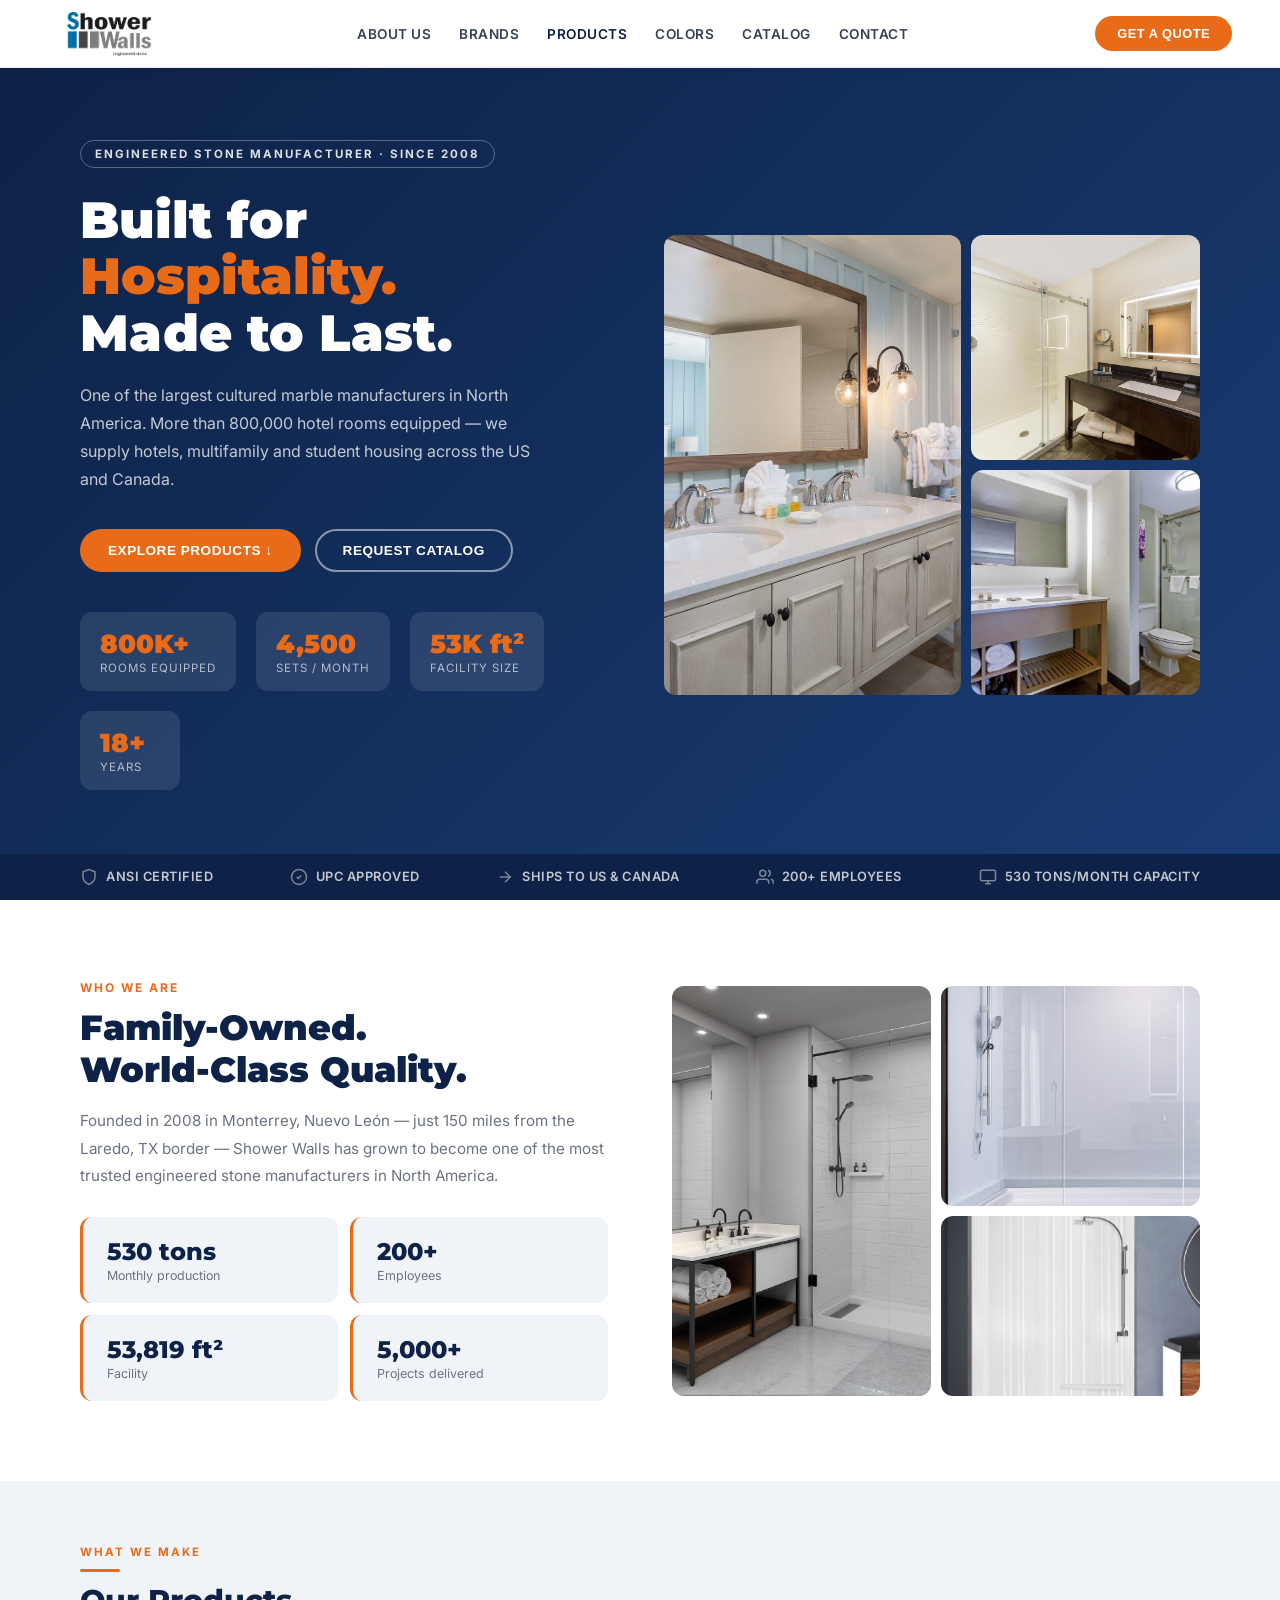
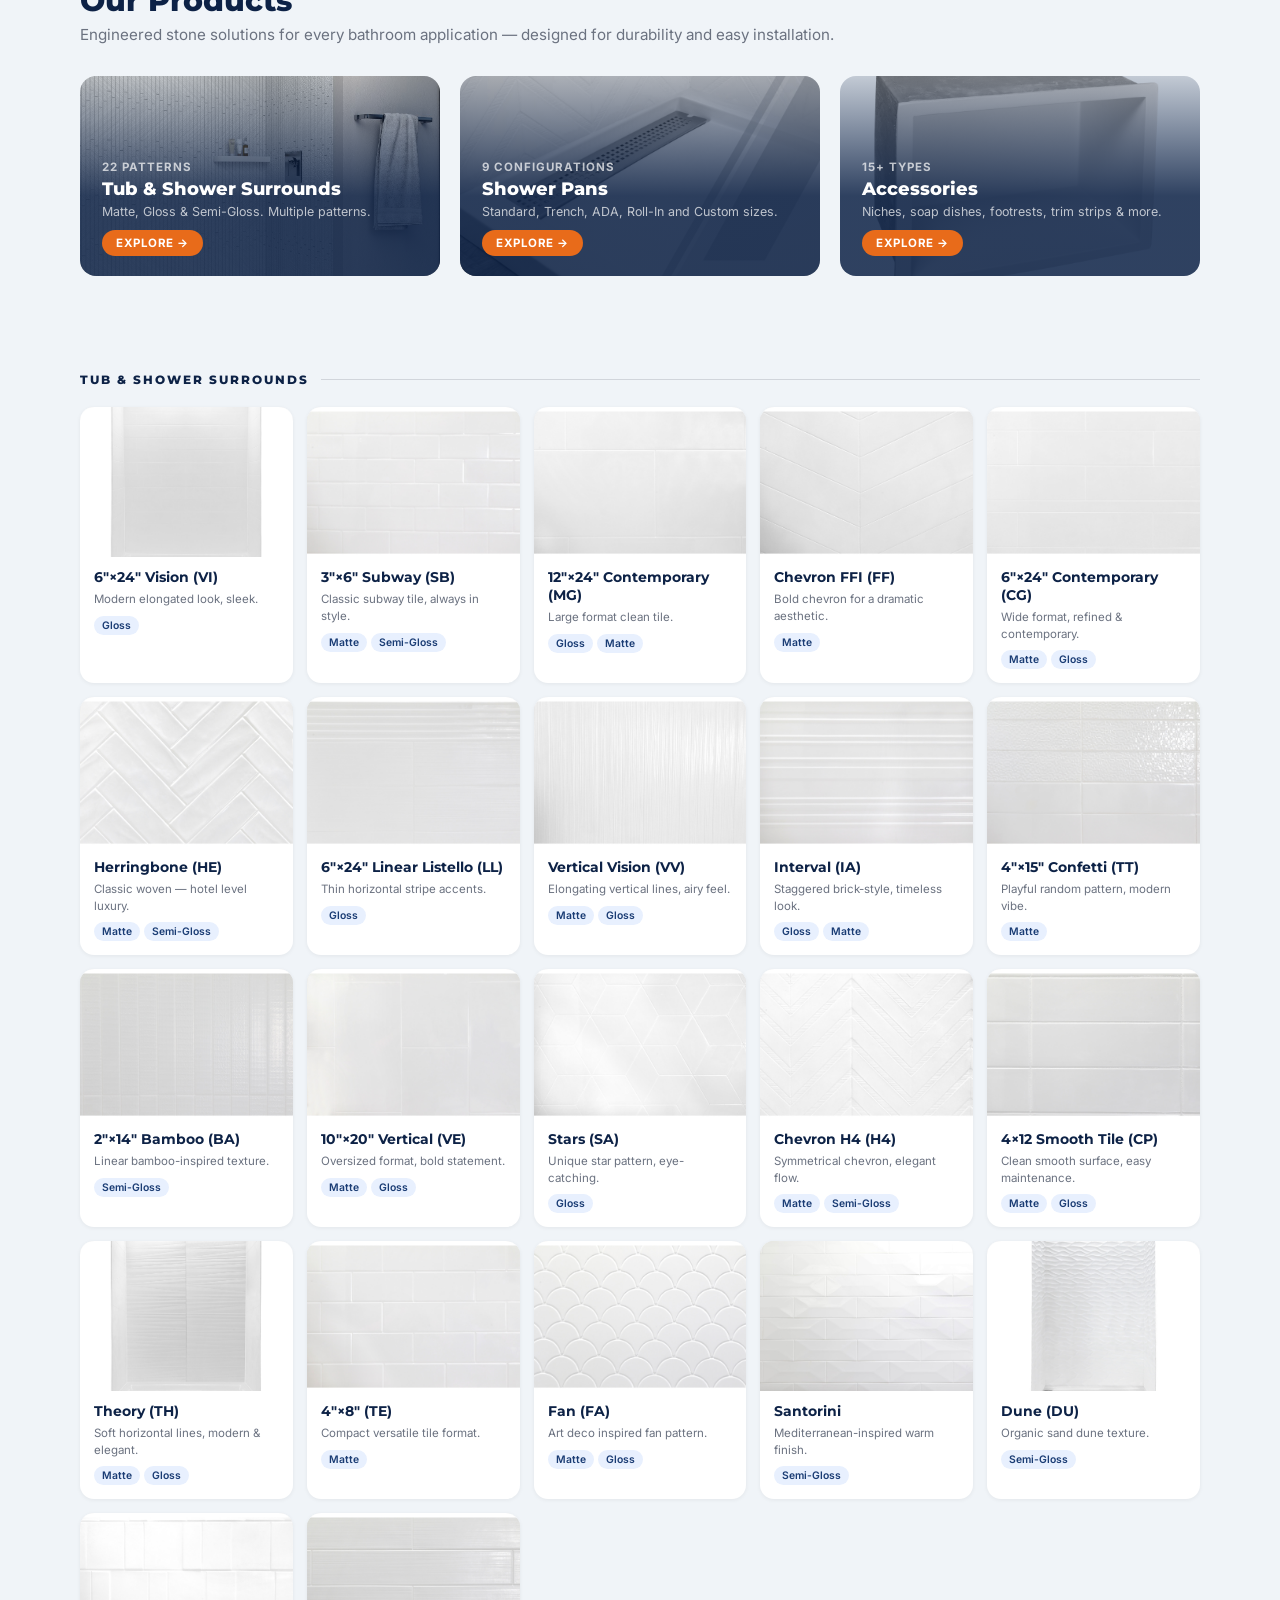
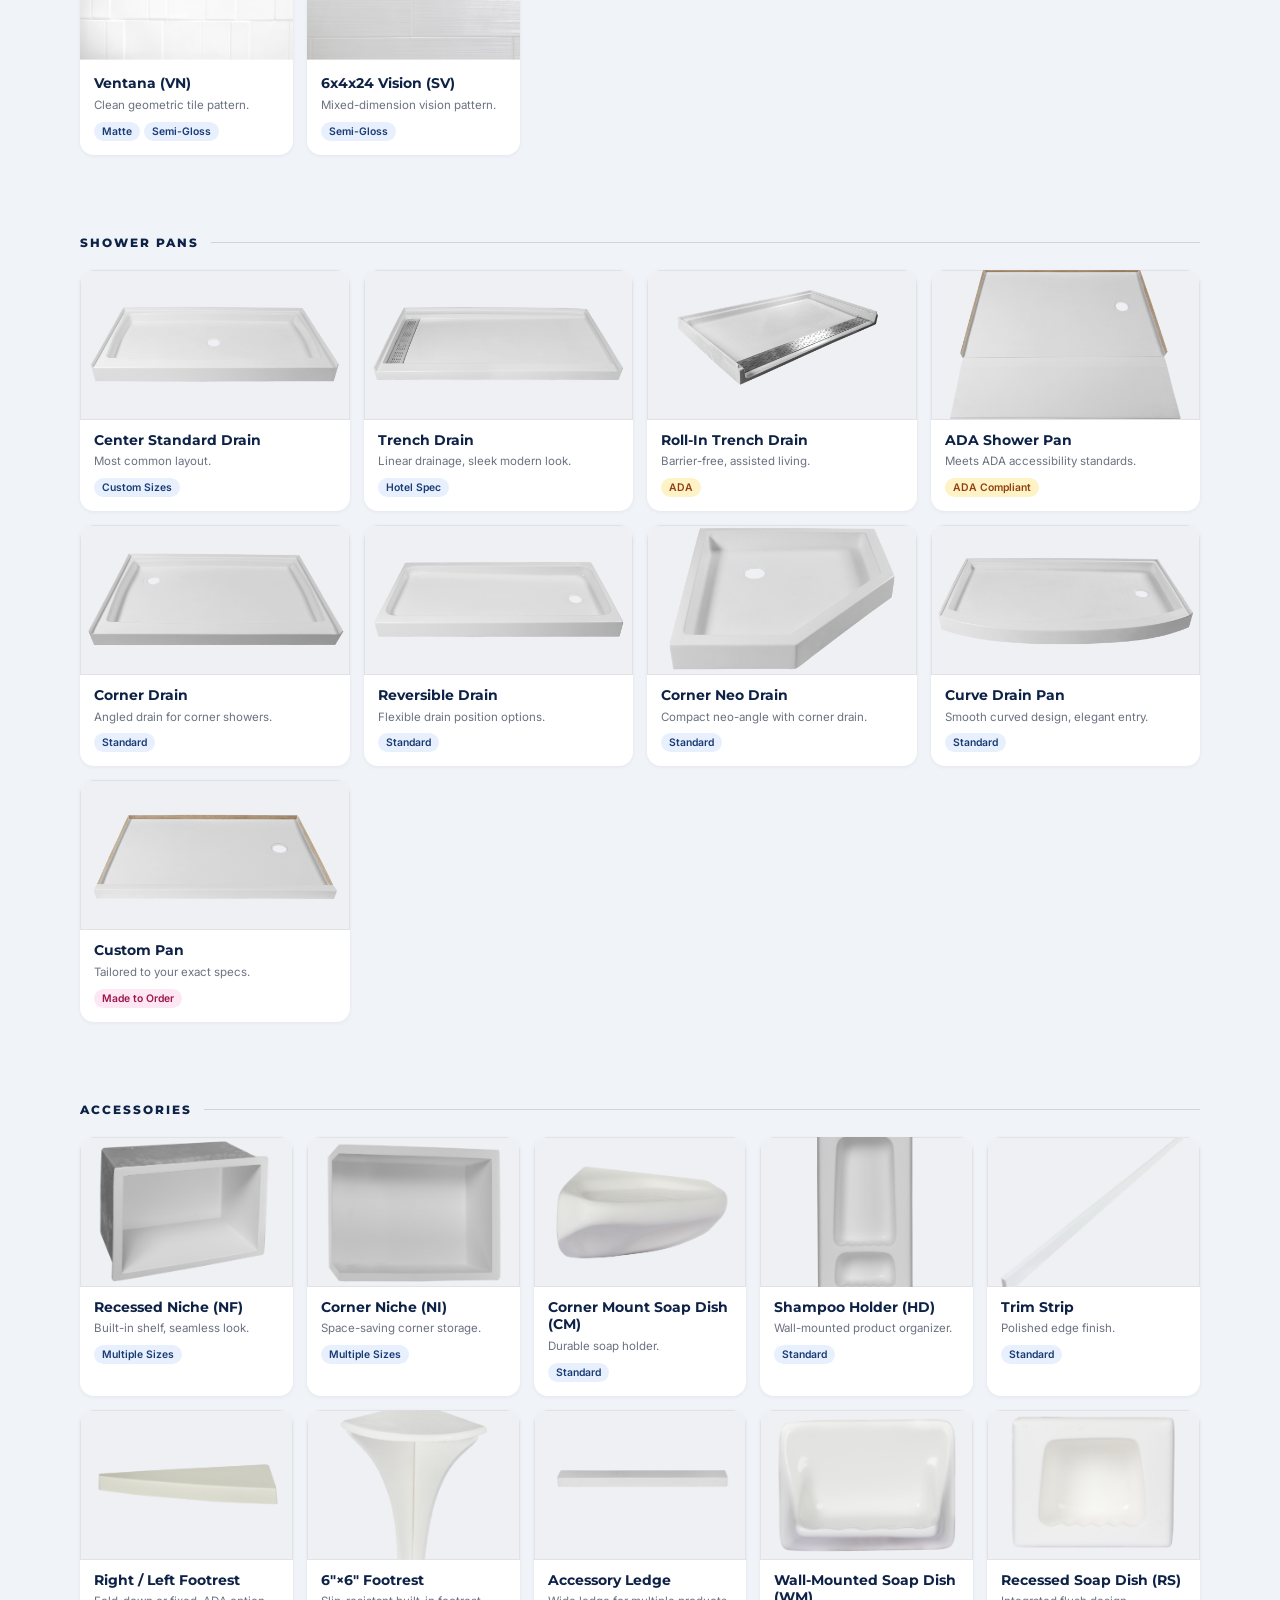
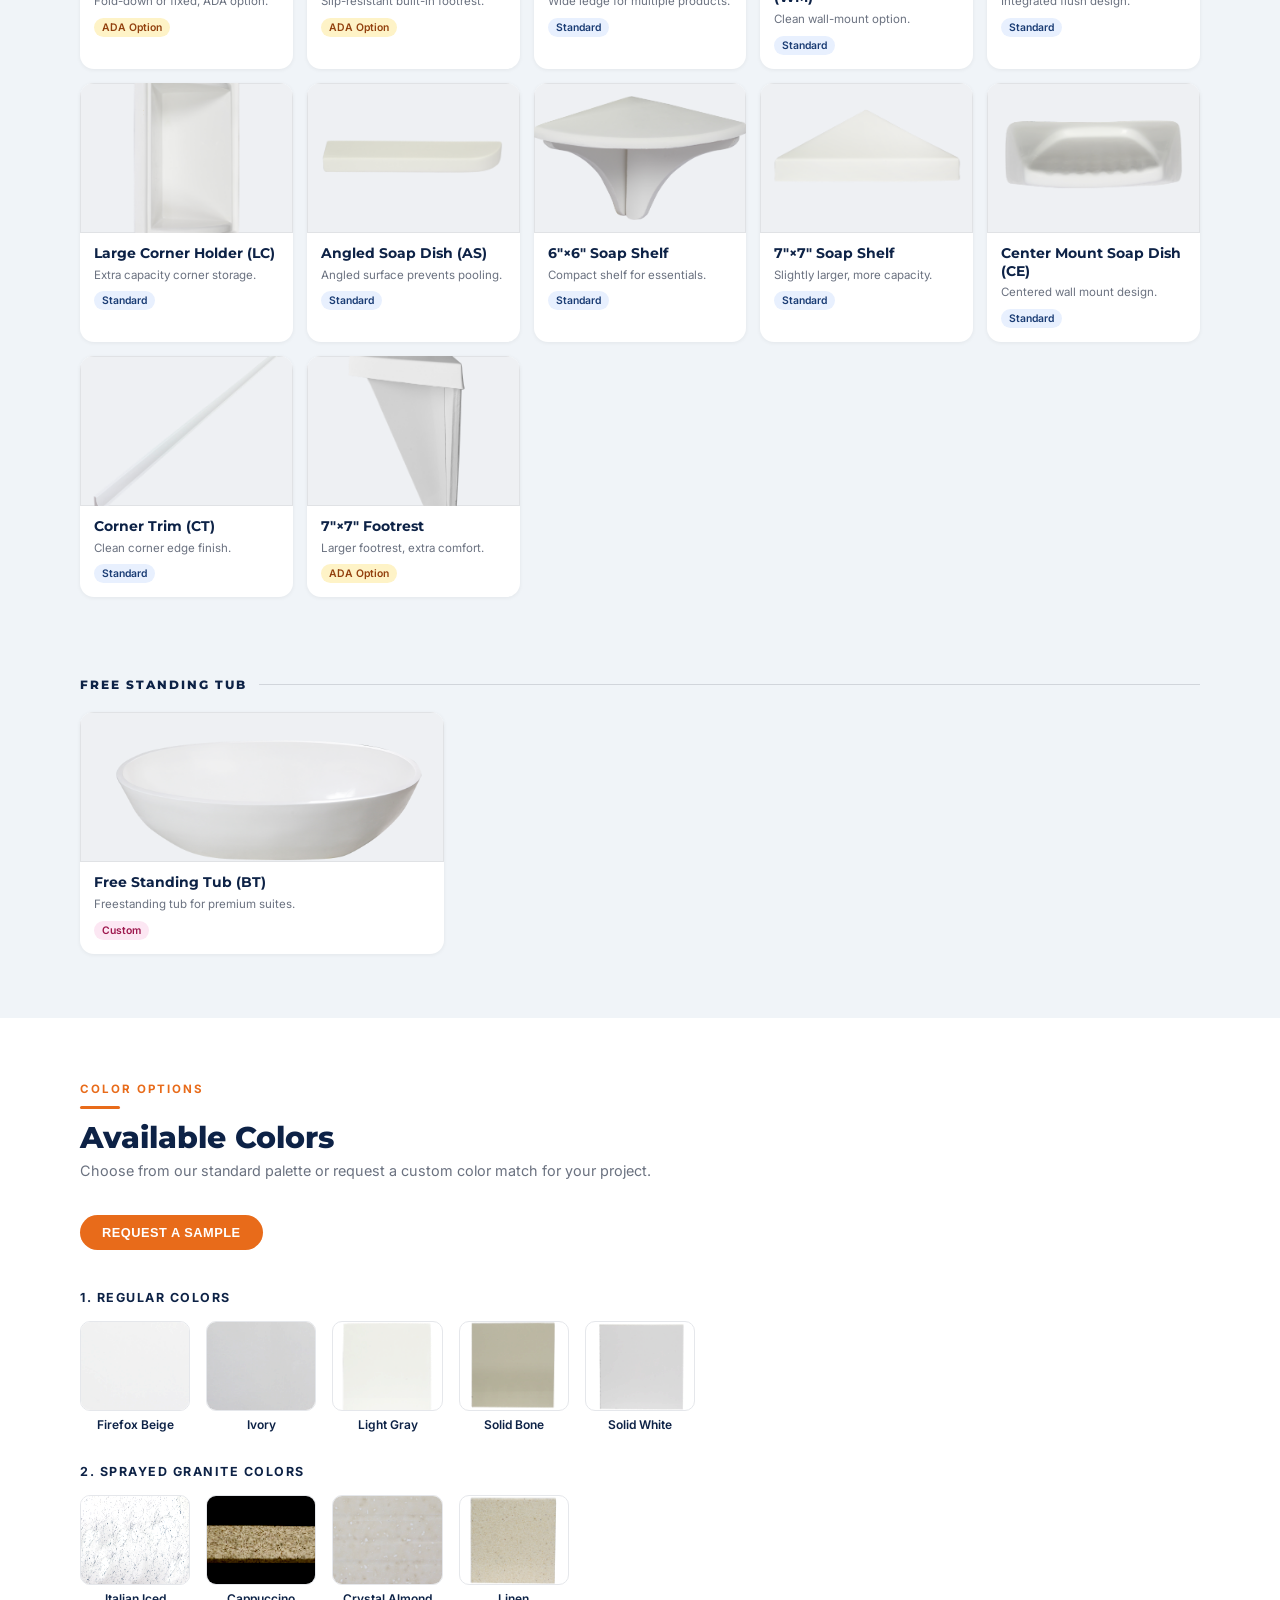
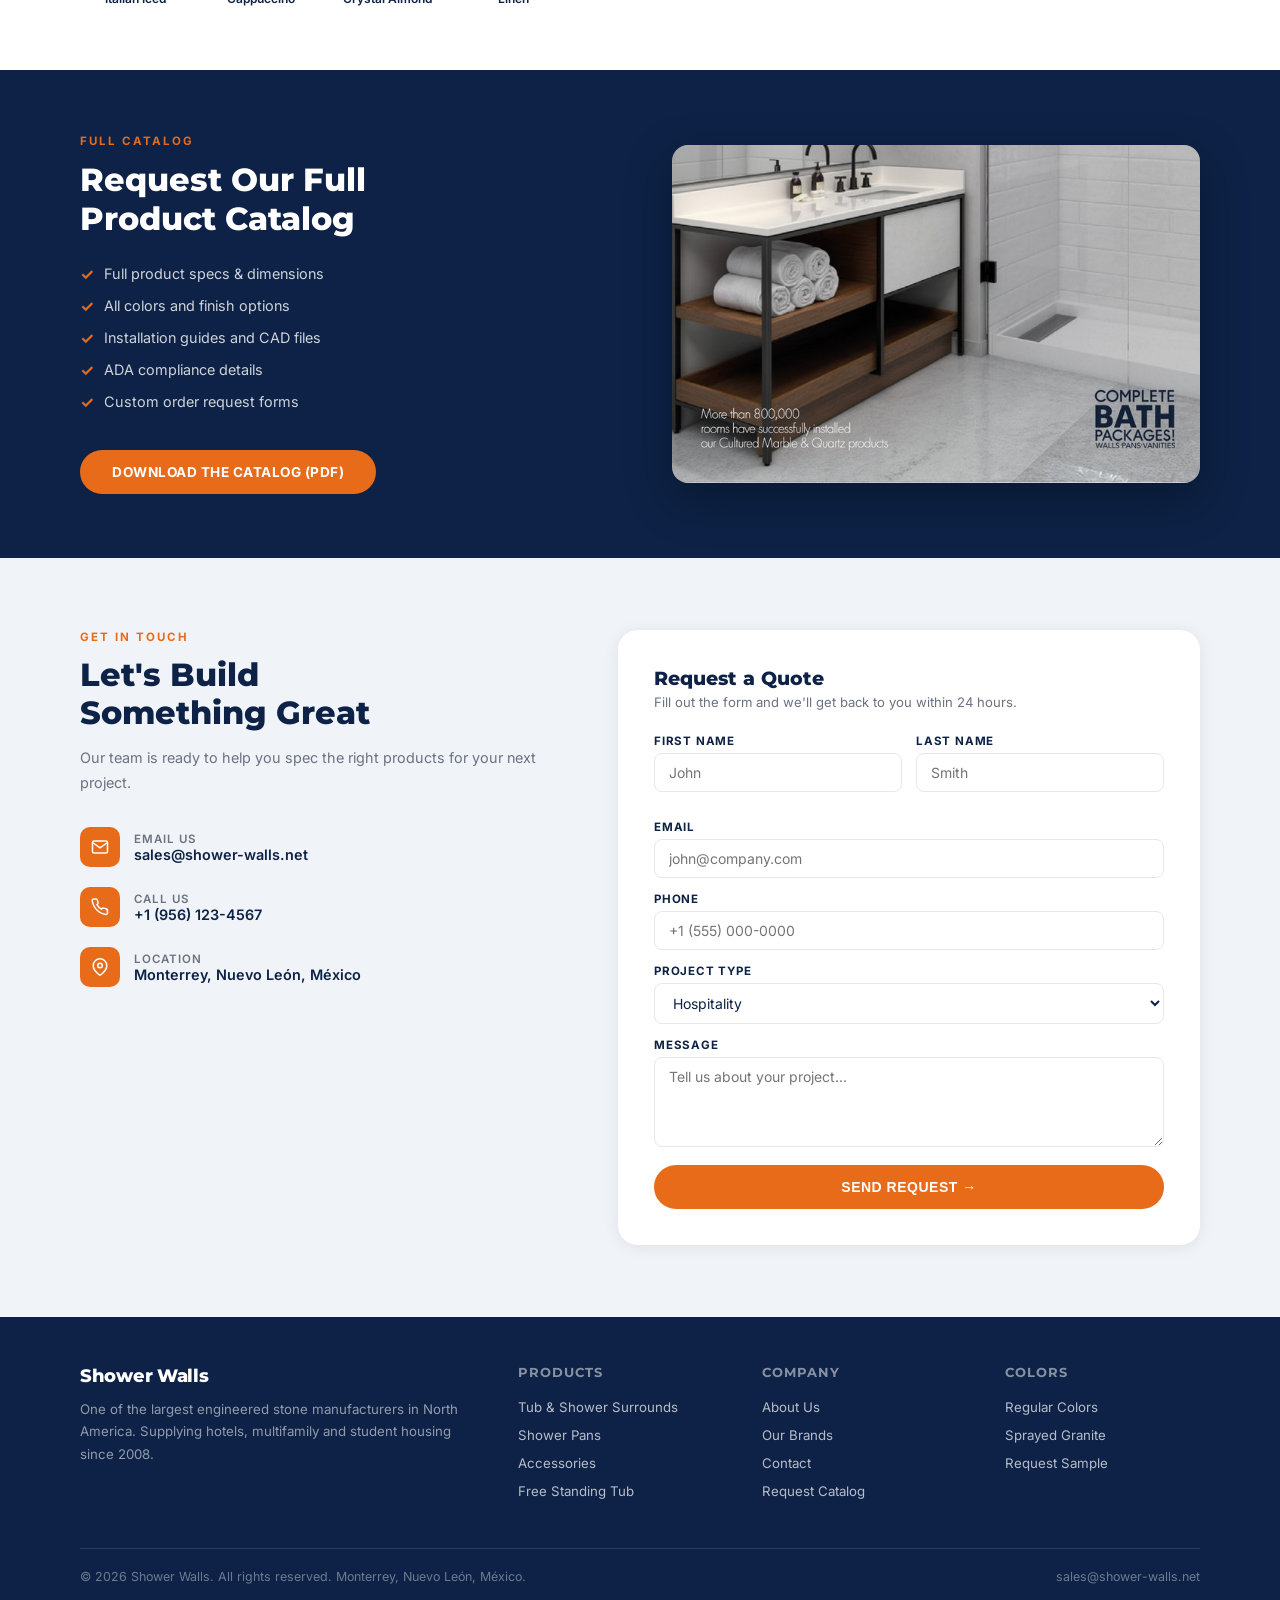
==== commit fb410a07: "Fix remaining broken images: nav logo and Santorini pattern Nav logo now uses the real raster Shower" ====
--- a/index.html
+++ b/index.html
@@ -323,7 +323,7 @@
 <!-- NAV -->
 <nav>
   <div class="nav-logo">
-    <img src="https://shower-walls.net/wp-content/uploads/2021/07/shower-menu-1.png" alt="Shower Walls" style="height:44px;width:auto"/>
+    <img src="images/sw-logo.png" alt="Shower Walls" style="height:44px;width:auto"/>
   </div>
   <div class="nav-links" id="nav-links">
     <a href="#about">About Us</a>
@@ -733,7 +733,6 @@
 
 <script>
 const BASE = 'images/';
-const BASE24 = 'https://shower-walls.net/wp-content/uploads/2024/01/';
 
 const surrounds = [
   {id:'vi', name:'6"×24" Vision (VI)', desc:'Modern elongated look, sleek.', tags:['Gloss'],
@@ -809,8 +808,8 @@
    gallery:['images/Fan_SW_1.jpg'],
    specs:[{l:'Finish',v:'Matte / Gloss'},{l:'Pieces',v:'4'},{l:'Thickness',v:'1/4"'},{l:'Height',v:'Up to 96"'},{l:'Material',v:'Cultured Marble'},{l:'Pattern',v:'Art Deco Fan'}]},
   {id:'santorini', name:'Santorini', desc:'Mediterranean-inspired warm finish.', tags:['Semi-Gloss'],
-   img: BASE24+'1080x1080_shower.jpg',
-   gallery:[BASE24+'WhatsApp-Image-2024-01-05-at-10.49.26-AM-1.jpeg'],
+   img: 'images/Santorini_Closed-Up_1.jpg',
+   gallery:['images/Santorini_SW_1.jpg'],
    specs:[{l:'Finish',v:'Semi-Gloss'},{l:'Pieces',v:'4'},{l:'Thickness',v:'1/4"'},{l:'Height',v:'Up to 96"'},{l:'Material',v:'Cultured Marble'},{l:'Style',v:'Mediterranean'}]},
   {id:'du', name:'Dune (DU)', desc:'Organic sand dune texture.', tags:['Semi-Gloss'],
    img: 'images/Dune_SW_3.jpg',
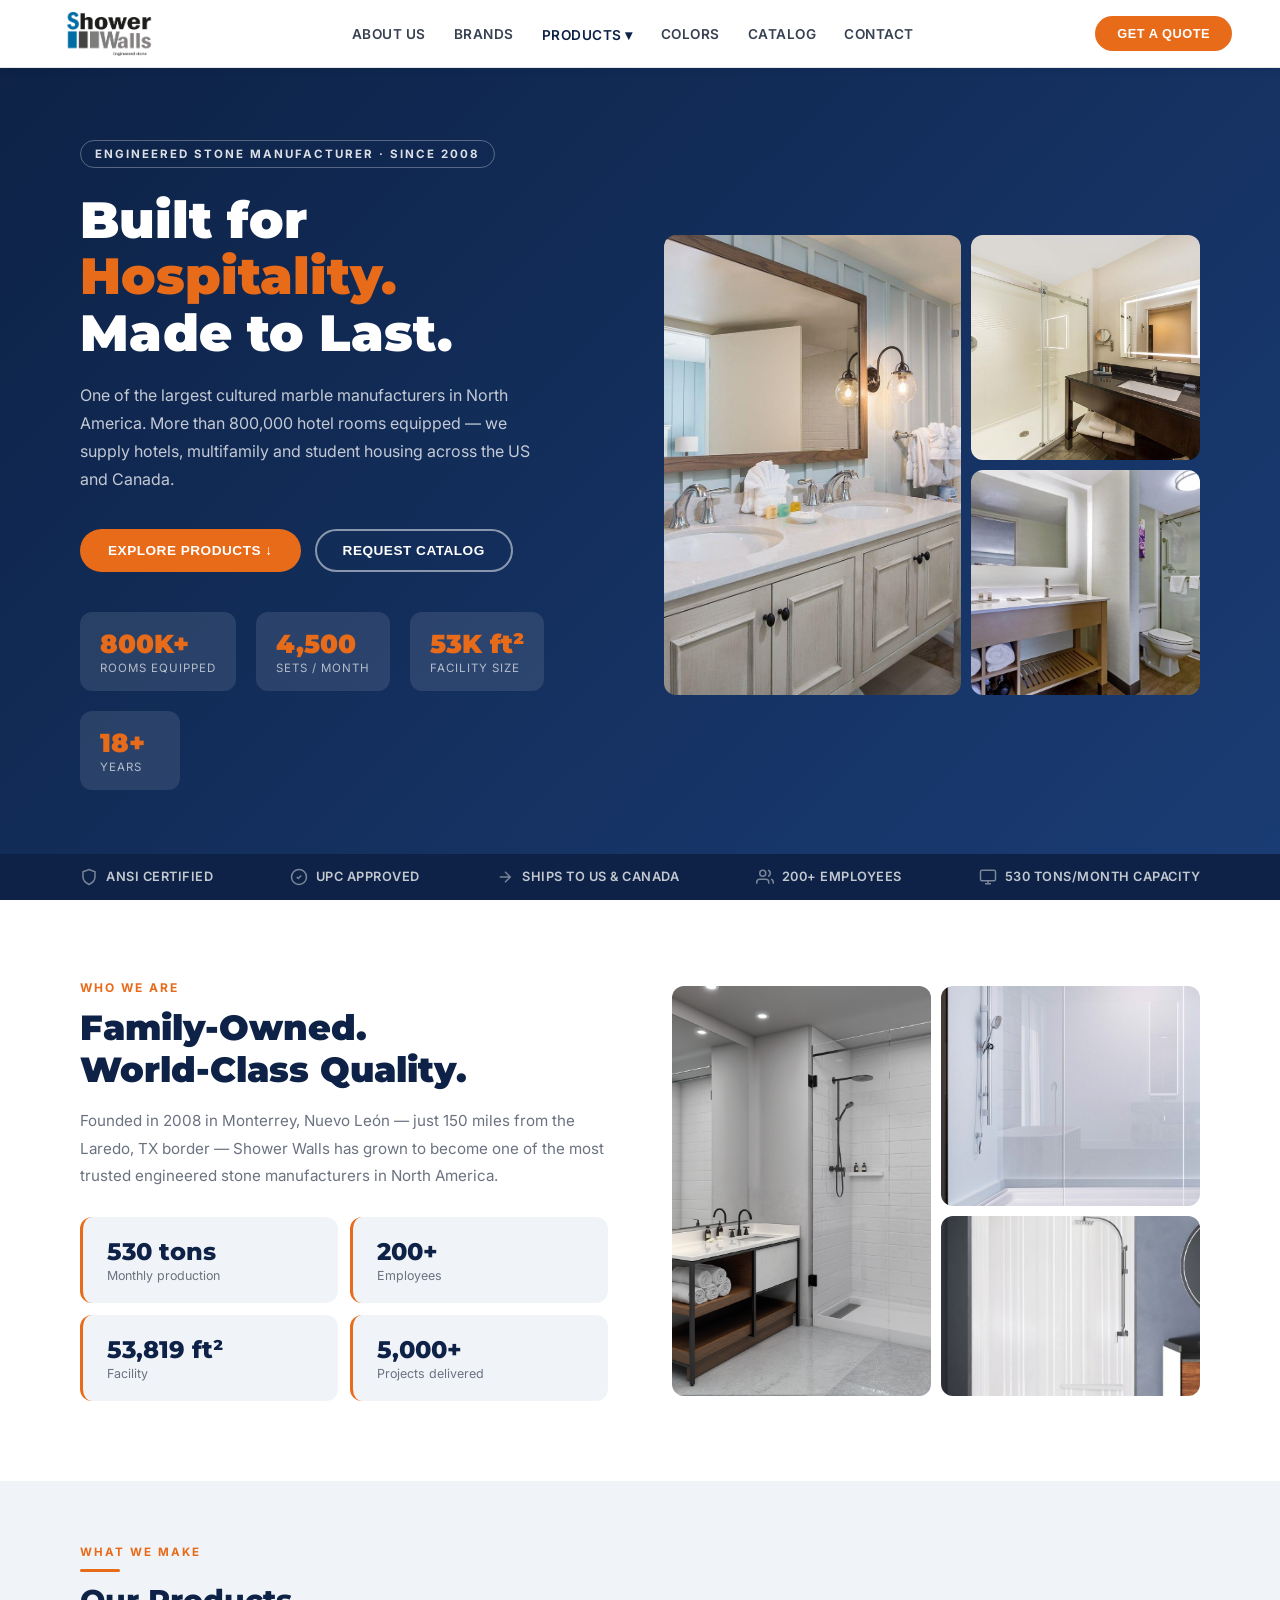
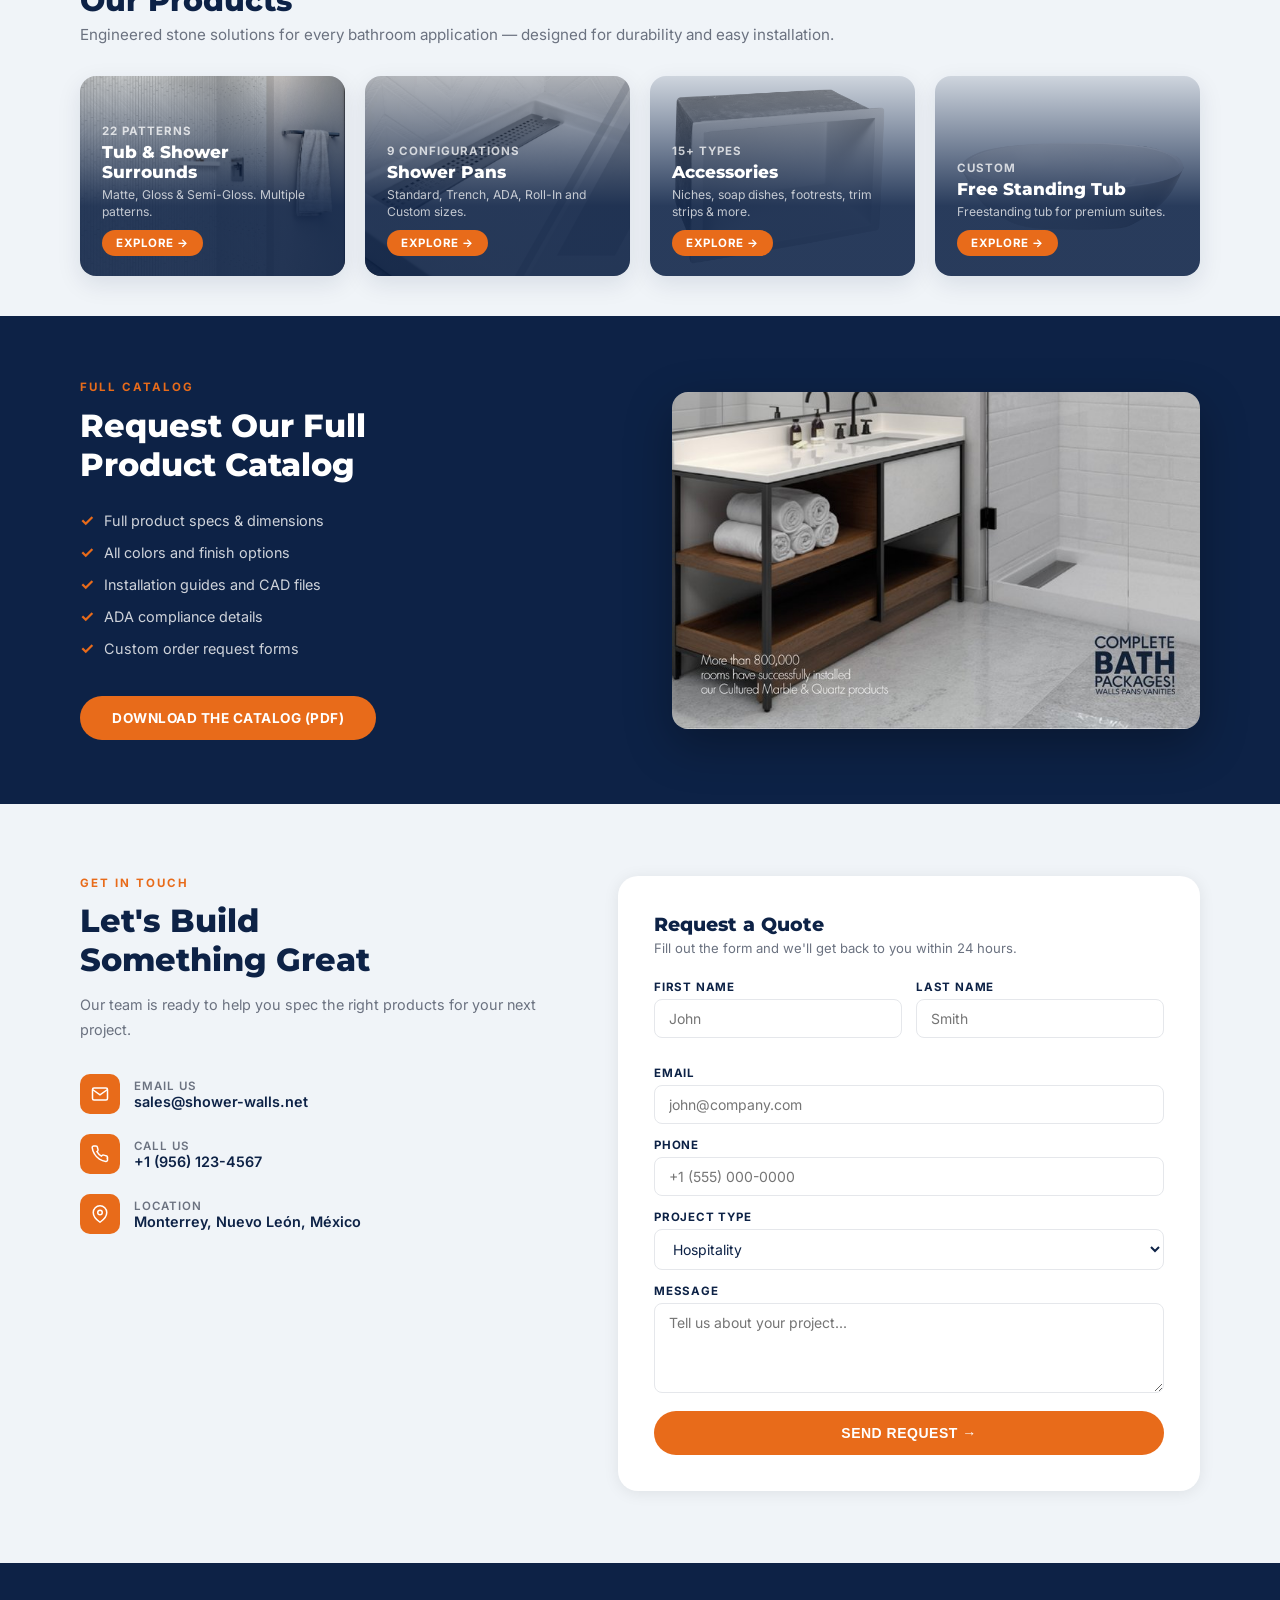
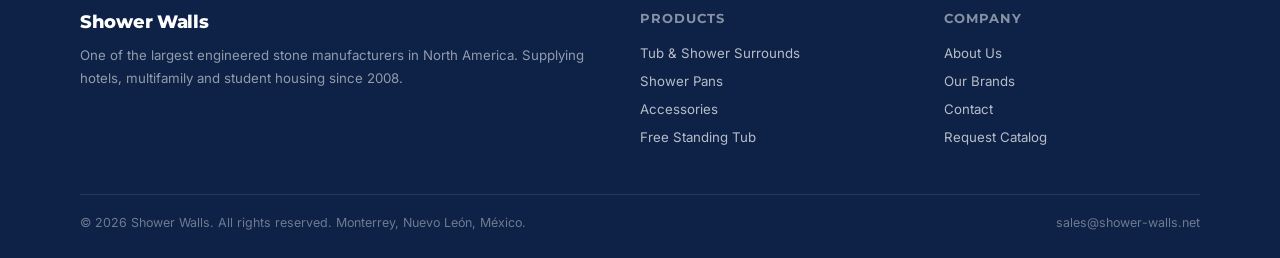
==== commit ed64aa99: "Restructure product catalog into separate pages, fix images and nav dropdown - Split Products into 4" ====
--- a/index.html
+++ b/index.html
@@ -18,305 +18,7 @@
 <meta property="og:image" content="https://shower-walls.net/images/Theory_SW_1.jpg"/>
 <meta property="og:type" content="website"/>
 <link href="https://fonts.googleapis.com/css2?family=Montserrat:wght@400;600;700;800;900&family=Inter:wght@300;400;500;600&display=swap" rel="stylesheet"/>
-<style>
-*,*::before,*::after{box-sizing:border-box;margin:0;padding:0}
-html{scroll-behavior:auto}
-body{font-family:'Inter',sans-serif;color:#1a1a2e;background:#fff}
-a{text-decoration:none;color:inherit}
-img{max-width:100%;display:block}
-:root{
-  --navy:#0d2246;
-  --blue:#1a3c74;
-  --orange:#e86b1a;
-  --light:#f0f4f8;
-  --gray:#6b7280;
-  --white:#fff;
-  --shadow:0 2px 16px rgba(0,0,0,.08);
-}
-
-/* ── NAV ── */
-nav{position:sticky;top:0;z-index:200;background:var(--white);border-bottom:1px solid #e5e7eb;
-  display:flex;align-items:center;justify-content:space-between;padding:0 48px;height:68px;
-  box-shadow:0 2px 8px rgba(0,0,0,.06)}
-.nav-logo{display:flex;align-items:center;gap:10px}
-.nav-logo img{height:40px}
-.nav-logo-text{font-family:'Montserrat',sans-serif;font-weight:800;font-size:1.1rem;color:var(--navy);letter-spacing:-.3px}
-.nav-links{display:flex;gap:28px}
-.nav-links a{font-size:.85rem;font-weight:600;text-transform:uppercase;letter-spacing:.5px;color:#374151;transition:color .2s}
-.nav-links a:hover,.nav-links a.active{color:var(--navy)}
-.nav-burger{display:none;background:none;border:none;cursor:pointer;padding:8px;flex-direction:column;gap:5px}
-.nav-burger span{display:block;width:22px;height:2px;background:var(--navy)}
-.nav-cta{background:var(--orange);color:#fff;border:none;border-radius:50px;padding:10px 22px;
-  font-size:.8rem;font-weight:700;text-transform:uppercase;letter-spacing:.5px;cursor:pointer;transition:background .2s}
-.nav-cta:hover{background:#c9570f}
-
-/* ── HERO ── */
-.hero{background:linear-gradient(135deg,var(--navy) 0%,var(--blue) 100%);
-  display:grid;grid-template-columns:1fr 1fr;gap:48px;align-items:center;
-  padding:72px 80px 64px;min-height:540px}
-.hero-tag{display:inline-block;border:1.5px solid rgba(255,255,255,.3);color:rgba(255,255,255,.85);
-  font-size:.72rem;font-weight:700;text-transform:uppercase;letter-spacing:2px;
-  padding:6px 14px;border-radius:50px;margin-bottom:24px}
-.hero h1{font-family:'Montserrat',sans-serif;font-size:clamp(2.2rem,4vw,3.4rem);font-weight:900;
-  line-height:1.1;color:#fff;margin-bottom:20px}
-.hero h1 span{color:var(--orange)}
-.hero-desc{font-size:1rem;color:rgba(255,255,255,.75);line-height:1.75;max-width:460px;margin-bottom:36px}
-.hero-btns{display:flex;gap:14px;flex-wrap:wrap}
-.btn-hero-primary{background:var(--orange);color:#fff;border:none;border-radius:50px;
-  padding:14px 28px;font-size:.85rem;font-weight:700;text-transform:uppercase;letter-spacing:.5px;
-  cursor:pointer;transition:background .2s}
-.btn-hero-primary:hover{background:#c9570f}
-.btn-hero-outline{background:transparent;color:#fff;border:2px solid rgba(255,255,255,.5);border-radius:50px;
-  padding:12px 26px;font-size:.85rem;font-weight:700;text-transform:uppercase;letter-spacing:.5px;
-  cursor:pointer;transition:all .2s}
-.btn-hero-outline:hover{border-color:#fff;background:rgba(255,255,255,.08)}
-.hero-stats{display:flex;gap:20px;margin-top:40px;flex-wrap:wrap}
-.stat-box{background:rgba(255,255,255,.1);border-radius:12px;padding:16px 20px;min-width:100px}
-.stat-num{font-family:'Montserrat',sans-serif;font-size:1.6rem;font-weight:900;color:var(--orange)}
-.stat-label{font-size:.72rem;text-transform:uppercase;letter-spacing:1px;color:rgba(255,255,255,.65);margin-top:2px}
-.hero-images{display:grid;grid-template-columns:1.3fr 1fr;grid-template-rows:1fr 1fr;gap:10px;height:460px}
-.hero-img{border-radius:12px;overflow:hidden;background:#1a3c74}
-.hero-img img{width:100%;height:100%;object-fit:cover}
-.hero-img:first-child{grid-column:1;grid-row:1 / 3}
-.hero-img:nth-child(2){grid-column:2;grid-row:1}
-.hero-img:nth-child(3){grid-column:2;grid-row:2}
-
-/* ── TRUST BAR ── */
-.trust-bar{background:var(--navy);padding:14px 80px;display:flex;gap:40px;align-items:center;
-  justify-content:space-between;flex-wrap:wrap}
-.trust-item{display:flex;align-items:center;gap:8px;color:rgba(255,255,255,.75);font-size:.8rem;
-  font-weight:600;text-transform:uppercase;letter-spacing:.5px}
-.trust-item svg{opacity:.6}
-
-/* ── ABOUT ── */
-.about{padding:80px 80px;display:grid;grid-template-columns:1fr 1fr;gap:64px;align-items:center;background:#fff}
-.about-tag{font-size:.75rem;font-weight:700;text-transform:uppercase;letter-spacing:2px;color:var(--orange);margin-bottom:12px}
-.about h2{font-family:'Montserrat',sans-serif;font-size:2.2rem;font-weight:900;color:var(--navy);line-height:1.2;margin-bottom:16px}
-.about p{color:var(--gray);line-height:1.8;margin-bottom:28px;font-size:.95rem}
-.about-grid{display:grid;grid-template-columns:1fr 1fr;gap:12px}
-.about-stat{background:var(--light);border-radius:12px;padding:20px 24px;border-left:3px solid var(--orange)}
-.about-stat-num{font-family:'Montserrat',sans-serif;font-size:1.5rem;font-weight:800;color:var(--navy)}
-.about-stat-label{font-size:.78rem;color:var(--gray);margin-top:2px}
-.about-images{display:grid;grid-template-columns:1fr 1fr;grid-template-rows:220px 180px;gap:10px}
-.about-img{border-radius:12px;overflow:hidden}
-.about-img img{width:100%;height:100%;object-fit:cover}
-.about-img.tall{grid-row:span 2}
-
-/* ── SECTION HEADER ── */
-.sec-header{padding:64px 80px 32px}
-.sec-tag{font-size:.72rem;font-weight:700;text-transform:uppercase;letter-spacing:2px;color:var(--orange);margin-bottom:8px}
-.sec-divider{width:40px;height:3px;background:var(--orange);border-radius:2px;margin:10px 0}
-.sec-header h2{font-family:'Montserrat',sans-serif;font-size:1.9rem;font-weight:800;color:var(--navy)}
-.sec-header p{color:var(--gray);margin-top:6px;font-size:.95rem}
-
-/* ── CATEGORY OVERVIEW CARDS ── */
-.cat-overview{display:grid;grid-template-columns:repeat(3,1fr);gap:20px;padding:0 80px 56px}
-.cat-card{border-radius:16px;overflow:hidden;position:relative;height:200px;cursor:pointer;transition:transform .25s}
-.cat-card:hover{transform:translateY(-4px)}
-.cat-card img{width:100%;height:100%;object-fit:cover}
-.cat-card-overlay{position:absolute;inset:0;background:linear-gradient(to top,rgba(13,34,70,.85) 40%,rgba(13,34,70,.2) 100%)}
-.cat-card-body{position:absolute;bottom:0;left:0;right:0;padding:20px 22px}
-.cat-card-count{font-size:.72rem;font-weight:700;text-transform:uppercase;letter-spacing:1px;
-  color:rgba(255,255,255,.7);margin-bottom:4px}
-.cat-card-title{font-family:'Montserrat',sans-serif;font-size:1.1rem;font-weight:800;color:#fff;margin-bottom:4px}
-.cat-card-desc{font-size:.78rem;color:rgba(255,255,255,.7);line-height:1.4}
-.cat-explore{margin-top:10px;display:inline-block;background:var(--orange);color:#fff;
-  font-size:.72rem;font-weight:700;text-transform:uppercase;letter-spacing:.5px;
-  padding:6px 14px;border-radius:50px}
-
-/* ── PRODUCTS SECTION ── */
-.products-section{background:var(--light);padding:0 80px 64px}
-.prod-section-label{font-family:'Montserrat',sans-serif;font-size:.75rem;font-weight:800;
-  text-transform:uppercase;letter-spacing:2px;color:var(--navy);padding:40px 0 20px;
-  display:flex;align-items:center;gap:12px}
-.prod-section-label::after{content:'';flex:1;height:1px;background:#d1d5db}
-
-.products-grid{display:grid;grid-template-columns:repeat(5,1fr);gap:14px}
-.products-grid.pans-grid{grid-template-columns:repeat(4,1fr)}
-.products-grid.acc-grid{grid-template-columns:repeat(5,1fr)}
-
-/* ── PRODUCT CARD ── */
-.prod-card{background:#fff;border-radius:14px;overflow:hidden;cursor:pointer;
-  transition:transform .2s,box-shadow .2s;box-shadow:0 1px 4px rgba(0,0,0,.06)}
-.prod-card:hover{transform:translateY(-4px);box-shadow:0 8px 24px rgba(0,0,0,.12)}
-.prod-card-img{height:150px;overflow:hidden;background:#eef0f3;box-shadow:inset 0 0 0 1px rgba(0,0,0,.06)}
-.prod-card-img img{width:100%;height:100%;object-fit:cover;transition:transform .4s;filter:brightness(0.8) contrast(2) saturate(1.05)}
-.prod-card-img img[src^="images/"]{filter:none}
-.prod-card:hover .prod-card-img img{transform:scale(1.06)}
-.prod-card-body{padding:12px 14px 14px}
-.prod-card-name{font-family:'Montserrat',sans-serif;font-size:.85rem;font-weight:700;color:var(--navy);margin-bottom:4px;line-height:1.3}
-.prod-card-desc{font-size:.72rem;color:var(--gray);line-height:1.45;margin-bottom:8px}
-.prod-card-tags{display:flex;flex-wrap:wrap;gap:4px}
-.prod-tag{background:#e8f0fe;color:#1a3c74;border-radius:20px;font-size:.65rem;font-weight:600;padding:3px 8px}
-.prod-tag.ada{background:#fef3c7;color:#92400e}
-.prod-tag.custom{background:#fce7f3;color:#9d174d}
-
-/* ── COLORS SECTION ── */
-.colors-section{padding:64px 80px;background:#fff}
-.colors-section h2{font-family:'Montserrat',sans-serif;font-size:1.9rem;font-weight:800;color:var(--navy);margin-bottom:6px}
-.colors-section .sec-tag{margin-bottom:8px}
-.colors-subtitle{color:var(--gray);font-size:.9rem;margin-bottom:36px}
-.colors-group-label{font-size:.78rem;font-weight:700;text-transform:uppercase;letter-spacing:1.5px;
-  color:var(--navy);margin-bottom:16px;margin-top:32px}
-.colors-grid{display:grid;grid-template-columns:repeat(auto-fill,minmax(110px,1fr));gap:16px}
-.color-swatch{cursor:pointer;transition:transform .2s}
-.color-swatch:hover{transform:translateY(-3px)}
-.color-swatch-img{border-radius:10px;overflow:hidden;height:90px;border:1px solid #e5e7eb}
-.color-swatch-img img{width:100%;height:100%;object-fit:cover;filter:brightness(0.8) contrast(1.9)}
-.color-swatch-name{font-size:.75rem;font-weight:600;color:var(--navy);margin-top:6px;text-align:center}
-.color-request-btn{margin-top:28px}
-
-/* ── DOWNLOAD ── */
-.download-section{background:var(--navy);padding:64px 80px;display:grid;
-  grid-template-columns:1fr 1fr;gap:64px;align-items:center}
-.download-tag{font-size:.72rem;font-weight:700;text-transform:uppercase;letter-spacing:2px;color:var(--orange);margin-bottom:12px}
-.download-section h2{font-family:'Montserrat',sans-serif;font-size:2rem;font-weight:800;color:#fff;margin-bottom:20px}
-.download-list{list-style:none;margin-bottom:32px}
-.download-list li{color:rgba(255,255,255,.8);font-size:.9rem;padding:6px 0;display:flex;align-items:center;gap:10px}
-.download-list li::before{content:'✓';color:var(--orange);font-weight:700;font-size:1rem}
-.btn-download{background:var(--orange);color:#fff;border:none;border-radius:50px;
-  padding:14px 32px;font-size:.85rem;font-weight:700;text-transform:uppercase;letter-spacing:.5px;
-  cursor:pointer;transition:background .2s}
-.btn-download:hover{background:#c9570f}
-.download-img-wrap{border-radius:16px;overflow:hidden;box-shadow:0 16px 48px rgba(0,0,0,.3)}
-.download-img-wrap img{width:100%;object-fit:cover}
-
-/* ── CONTACT ── */
-.contact-section{padding:72px 80px;display:grid;grid-template-columns:1fr 1fr;gap:64px;background:var(--light)}
-.contact-tag{font-size:.72rem;font-weight:700;text-transform:uppercase;letter-spacing:2px;color:var(--orange);margin-bottom:12px}
-.contact-section h2{font-family:'Montserrat',sans-serif;font-size:2rem;font-weight:800;color:var(--navy);line-height:1.2;margin-bottom:14px}
-.contact-section .contact-desc{color:var(--gray);font-size:.9rem;line-height:1.7;margin-bottom:32px}
-.contact-info-item{display:flex;align-items:center;gap:14px;margin-bottom:20px}
-.contact-icon{width:40px;height:40px;background:var(--orange);border-radius:10px;display:flex;
-  align-items:center;justify-content:center;flex-shrink:0}
-.contact-info-label{font-size:.72rem;text-transform:uppercase;letter-spacing:1px;color:var(--gray);font-weight:600}
-.contact-info-value{font-size:.9rem;font-weight:600;color:var(--navy)}
-
-.quote-form{background:#fff;border-radius:20px;padding:36px;box-shadow:var(--shadow)}
-.form-title{font-family:'Montserrat',sans-serif;font-size:1.2rem;font-weight:800;color:var(--navy);margin-bottom:4px}
-.form-subtitle{font-size:.82rem;color:var(--gray);margin-bottom:24px}
-.form-row{display:grid;grid-template-columns:1fr 1fr;gap:14px;margin-bottom:14px}
-.form-group{display:flex;flex-direction:column;gap:5px;margin-bottom:14px}
-.form-group label{font-size:.72rem;font-weight:700;text-transform:uppercase;letter-spacing:.8px;color:var(--navy)}
-.form-group input,.form-group select,.form-group textarea{
-  border:1.5px solid #e5e7eb;border-radius:8px;padding:10px 14px;font-size:.875rem;
-  font-family:'Inter',sans-serif;color:var(--navy);transition:border-color .2s;outline:none;background:#fff}
-.form-group input:focus,.form-group select:focus,.form-group textarea:focus{border-color:var(--orange)}
-.form-group textarea{resize:vertical;min-height:90px}
-.btn-submit{width:100%;background:var(--orange);color:#fff;border:none;border-radius:50px;
-  padding:14px;font-size:.875rem;font-weight:700;text-transform:uppercase;letter-spacing:.5px;
-  cursor:pointer;transition:background .2s;margin-top:4px}
-.btn-submit:hover{background:#c9570f}
-
-/* ── FOOTER ── */
-footer{background:var(--navy);padding:48px 80px 28px}
-.footer-top{display:grid;grid-template-columns:2fr 1fr 1fr 1fr;gap:48px;margin-bottom:40px}
-.footer-brand .nav-logo-text{color:#fff;font-size:1.1rem;margin-bottom:12px;display:block}
-.footer-brand p{color:rgba(255,255,255,.55);font-size:.83rem;line-height:1.7}
-.footer-col h4{font-family:'Montserrat',sans-serif;font-size:.8rem;font-weight:700;
-  text-transform:uppercase;letter-spacing:1px;color:rgba(255,255,255,.5);margin-bottom:16px}
-.footer-col ul{list-style:none}
-.footer-col ul li{margin-bottom:8px}
-.footer-col ul li a{color:rgba(255,255,255,.7);font-size:.83rem;transition:color .2s}
-.footer-col ul li a:hover{color:#fff}
-.footer-bottom{border-top:1px solid rgba(255,255,255,.1);padding-top:20px;
-  display:flex;justify-content:space-between;align-items:center}
-.footer-bottom p{color:rgba(255,255,255,.4);font-size:.78rem}
-
-/* ── MODAL ── */
-.modal-overlay{display:none;position:fixed;inset:0;z-index:300;
-  background:rgba(0,0,0,.65);backdrop-filter:blur(6px);
-  align-items:center;justify-content:center;padding:20px}
-.modal-overlay.open{display:flex}
-.modal{background:#fff;border-radius:20px;max-width:900px;width:100%;
-  max-height:92vh;overflow-y:auto;animation:slideUp .3s ease;display:flex;flex-direction:column}
-@keyframes slideUp{from{opacity:0;transform:translateY(24px)}to{opacity:1;transform:translateY(0)}}
-
-/* Image viewer */
-.modal-viewer{position:relative;height:560px;flex-shrink:0;background:#0d2246;border-radius:20px 20px 0 0;overflow:hidden;cursor:grab}
-.modal-viewer.dragging{cursor:grabbing}
-.modal-viewer-img-wrap{width:100%;height:100%;overflow:hidden;position:relative}
-.modal-viewer-img{width:100%;height:100%;object-fit:contain;transform-origin:center;
-  transition:transform .1s ease;user-select:none;pointer-events:none}
-.viewer-controls{position:absolute;bottom:12px;right:12px;display:flex;gap:6px;z-index:10}
-.viewer-btn{background:rgba(255,255,255,.15);backdrop-filter:blur(4px);color:#fff;border:none;
-  border-radius:8px;width:34px;height:34px;font-size:1rem;cursor:pointer;
-  display:flex;align-items:center;justify-content:center;transition:background .2s}
-.viewer-btn:hover{background:rgba(255,255,255,.3)}
-.viewer-zoom-hint{position:absolute;bottom:12px;left:12px;color:rgba(255,255,255,.55);
-  font-size:.7rem;letter-spacing:.5px}
-
-/* Thumbnail strip */
-.modal-thumbstrip{display:flex;flex-wrap:wrap;gap:10px;padding:16px 20px;background:#f8f9fb;
-  border-bottom:1px solid #e5e7eb}
-.modal-thumb{width:100px;height:100px;flex-shrink:0;border-radius:10px;overflow:hidden;
-  cursor:pointer;border:2px solid transparent;transition:border-color .2s,box-shadow .2s}
-.modal-thumb:hover{box-shadow:0 4px 12px rgba(0,0,0,.15)}
-.modal-thumb.active{border-color:var(--orange);box-shadow:0 0 0 3px rgba(232,107,26,.2)}
-.modal-thumb img{width:100%;height:100%;object-fit:cover;filter:brightness(0.8) contrast(1.9)}
-.modal-thumb img[src^="images/"]{filter:none}
-
-/* Combo section */
-.modal-combo{padding:16px 24px;background:#f0f4f8;border-bottom:1px solid #e5e7eb}
-.modal-combo-label{font-size:.72rem;font-weight:700;text-transform:uppercase;letter-spacing:1.5px;
-  color:var(--orange);margin-bottom:10px}
-.modal-combo-grid{display:flex;gap:10px;overflow-x:auto;padding-bottom:4px}
-.combo-item{flex-shrink:0;cursor:pointer;text-align:center;transition:transform .2s}
-.combo-item:hover{transform:translateY(-2px)}
-.combo-item img{width:80px;height:80px;object-fit:cover;border-radius:8px;border:2px solid transparent;transition:border-color .2s}
-.combo-item.active img{border-color:var(--orange)}
-.combo-item span{display:block;font-size:.65rem;color:var(--gray);margin-top:4px;font-weight:600}
-
-.modal-body{padding:24px 28px}
-.modal-desc{font-size:.88rem;color:var(--gray);line-height:1.8;margin-bottom:20px}
-.modal-specs-grid{display:grid;grid-template-columns:repeat(3,1fr);gap:10px;margin-bottom:20px}
-.modal-spec{background:var(--light);border-radius:10px;padding:12px 14px}
-.modal-spec-label{font-size:.65rem;text-transform:uppercase;letter-spacing:1px;color:var(--gray);font-weight:700;margin-bottom:2px}
-.modal-spec-value{font-family:'Montserrat',sans-serif;font-size:.85rem;font-weight:700;color:var(--navy)}
-.modal-header-text{padding:0 20px 14px;background:#0d2246}
-.modal-header-text .mcat{font-size:.68rem;text-transform:uppercase;letter-spacing:2px;color:var(--orange);font-weight:700;padding-top:12px;display:block}
-.modal-header-text h2{font-family:'Montserrat',sans-serif;font-size:1.5rem;font-weight:800;color:#fff}
-.modal-close{position:absolute;top:12px;right:12px;width:32px;height:32px;z-index:20;
-  background:rgba(255,255,255,.9);border:none;border-radius:50%;cursor:pointer;
-  font-size:.95rem;font-weight:700;color:var(--navy);display:flex;align-items:center;justify-content:center}
-.modal-close:hover{background:#fff}
-.modal-actions{display:flex;gap:10px;margin-top:4px}
-.btn-modal-primary{flex:1;background:var(--orange);color:#fff;border:none;border-radius:50px;
-  padding:13px;font-size:.82rem;font-weight:700;text-transform:uppercase;letter-spacing:.5px;cursor:pointer;text-align:center}
-.btn-modal-primary:hover{background:#c9570f}
-.btn-modal-secondary{flex:1;background:transparent;color:var(--navy);border:2px solid var(--navy);border-radius:50px;
-  padding:11px;font-size:.82rem;font-weight:700;text-transform:uppercase;letter-spacing:.5px;cursor:pointer;text-align:center}
-.btn-modal-secondary:hover{background:var(--navy);color:#fff}
-
-/* ── RESPONSIVE ── */
-@media(max-width:1024px){
-  .hero{grid-template-columns:1fr;padding:48px 40px}
-  .hero-images{display:none}
-  .trust-bar,.about,.cat-overview,.products-section,.colors-section,.download-section,.contact-section,
-  .sec-header,footer{padding-left:32px;padding-right:32px}
-  .download-section,.contact-section{grid-template-columns:1fr}
-  .products-grid{grid-template-columns:repeat(3,1fr)}
-  .footer-top{grid-template-columns:1fr 1fr}
-}
-@media(max-width:768px){
-  nav{padding:0 20px}
-  .nav-burger{display:flex}
-  .nav-links{display:none;position:absolute;top:68px;left:0;right:0;background:#fff;
-    flex-direction:column;gap:0;padding:8px 20px 16px;box-shadow:0 8px 16px rgba(0,0,0,.08);border-bottom:1px solid #e5e7eb}
-  .nav-links.open{display:flex}
-  .nav-links a{padding:12px 0;border-bottom:1px solid #f0f0f0}
-  .hero{padding:40px 20px}
-  .trust-bar,.about,.cat-overview,.products-section,.colors-section,.download-section,
-  .contact-section,.sec-header,footer{padding-left:20px;padding-right:20px}
-  .cat-overview{grid-template-columns:1fr}
-  .products-grid,.products-grid.pans-grid,.products-grid.acc-grid{grid-template-columns:repeat(2,1fr)}
-  .about{grid-template-columns:1fr}
-  .about-images{display:none}
-  .footer-top{grid-template-columns:1fr}
-  .form-row{grid-template-columns:1fr}
-  .modal-specs-grid{grid-template-columns:1fr 1fr}
-}
-</style>
+<link rel="stylesheet" href="css/style.css"/>
 </head>
 <body>
 
@@ -328,8 +30,18 @@
   <div class="nav-links" id="nav-links">
     <a href="#about">About Us</a>
     <a href="https://shower-walls.net" target="_blank">Brands</a>
-    <a href="#products" class="active">Products</a>
-    <a href="#colors">Colors</a>
+    <div class="nav-dropdown" id="products-dropdown">
+      <button type="button" class="nav-dropdown-toggle active" onclick="document.getElementById('products-dropdown').classList.toggle('open')">Products ▾</button>
+      <div class="nav-dropdown-menu">
+        <div class="nav-dropdown-menu-inner">
+        <a href="surrounds.html">Tub &amp; Shower Surrounds</a>
+        <a href="pans.html">Shower Pans</a>
+        <a href="accessories.html">Accessories</a>
+        <a href="tub.html">Free Standing Tub</a>
+        </div>
+      </div>
+    </div>
+    <a href="colors.html">Colors</a>
     <a href="#download">Catalog</a>
     <a href="#contact">Contact</a>
   </div>
@@ -416,7 +128,7 @@
 
   <!-- Category overview -->
   <div class="cat-overview" style="background:var(--light)">
-    <div class="cat-card" onclick="document.getElementById('sec-surrounds').scrollIntoView({behavior:'auto'})">
+    <a class="cat-card" href="surrounds.html">
       <img src="images/lifestyle-textured-shower-towel.jpg" alt="Surrounds"/>
       <div class="cat-card-overlay"></div>
       <div class="cat-card-body">
@@ -425,8 +137,8 @@
         <div class="cat-card-desc">Matte, Gloss &amp; Semi-Gloss. Multiple patterns.</div>
         <span class="cat-explore">Explore →</span>
       </div>
-    </div>
-    <div class="cat-card" onclick="document.getElementById('sec-pans').scrollIntoView({behavior:'auto'})">
+    </a>
+    <a class="cat-card" href="pans.html">
       <img src="images/lifestyle-pan-drain-detail.jpg" alt="Pans"/>
       <div class="cat-card-overlay"></div>
       <div class="cat-card-body">
@@ -435,8 +147,8 @@
         <div class="cat-card-desc">Standard, Trench, ADA, Roll-In and Custom sizes.</div>
         <span class="cat-explore">Explore →</span>
       </div>
-    </div>
-    <div class="cat-card" onclick="document.getElementById('sec-accessories').scrollIntoView({behavior:'auto'})">
+    </a>
+    <a class="cat-card" href="accessories.html">
       <img src="images/Niche_SW_1.png" alt="Accessories"/>
       <div class="cat-card-overlay"></div>
       <div class="cat-card-body">
@@ -445,80 +157,17 @@
         <div class="cat-card-desc">Niches, soap dishes, footrests, trim strips &amp; more.</div>
         <span class="cat-explore">Explore →</span>
       </div>
-    </div>
-  </div>
-
-  <div class="products-section">
-
-    <!-- TUB & SHOWER SURROUNDS -->
-    <div class="prod-section-label" id="sec-surrounds">Tub &amp; Shower Surrounds</div>
-    <div class="products-grid" id="grid-surrounds"></div>
-
-    <!-- SHOWER PANS -->
-    <div class="prod-section-label" id="sec-pans" style="margin-top:40px">Shower Pans</div>
-    <div class="products-grid pans-grid" id="grid-pans"></div>
-
-    <!-- ACCESSORIES -->
-    <div class="prod-section-label" id="sec-accessories" style="margin-top:40px">Accessories</div>
-    <div class="products-grid acc-grid" id="grid-accessories"></div>
-
-    <!-- FREE STANDING TUB -->
-    <div class="prod-section-label" id="sec-tub" style="margin-top:40px">Free Standing Tub</div>
-    <div class="products-grid" id="grid-tub" style="grid-template-columns:repeat(3,1fr)"></div>
-
-  </div>
-</section>
-
-<!-- COLORS -->
-<section class="colors-section" id="colors">
-  <div class="sec-tag">Color Options</div>
-  <div class="sec-divider"></div>
-  <h2>Available Colors</h2>
-  <p class="colors-subtitle">Choose from our standard palette or request a custom color match for your project.</p>
-  <button class="nav-cta" style="margin-bottom:8px" onclick="document.getElementById('contact').scrollIntoView({behavior:'auto'})">Request a Sample</button>
-
-  <div class="colors-group-label">1. Regular Colors</div>
-  <div class="colors-grid">
-    <div class="color-swatch">
-      <div class="color-swatch-img"><img src="images/Firefox-Beige_Textura_1-1.png" alt="Firefox Beige"/></div>
-      <div class="color-swatch-name">Firefox Beige</div>
-    </div>
-    <div class="color-swatch">
-      <div class="color-swatch-img"><img src="images/Ivory_Textura_1.png" alt="Ivory"/></div>
-      <div class="color-swatch-name">Ivory</div>
-    </div>
-    <div class="color-swatch">
-      <div class="color-swatch-img"><img src="images/Light-Gray_Textura_1-1.png" alt="Light Gray"/></div>
-      <div class="color-swatch-name">Light Gray</div>
-    </div>
-    <div class="color-swatch">
-      <div class="color-swatch-img"><img src="images/Solid-Bone_Textura_1.png" alt="Solid Bone"/></div>
-      <div class="color-swatch-name">Solid Bone</div>
-    </div>
-    <div class="color-swatch">
-      <div class="color-swatch-img"><img src="images/Solid-White_Textura_1.png" alt="Solid White"/></div>
-      <div class="color-swatch-name">Solid White</div>
-    </div>
-  </div>
-
-  <div class="colors-group-label">2. Sprayed Granite Colors</div>
-  <div class="colors-grid">
-    <div class="color-swatch">
-      <div class="color-swatch-img"><img src="images/Italian_iced.png" alt="Italian Iced"/></div>
-      <div class="color-swatch-name">Italian Iced</div>
-    </div>
-    <div class="color-swatch">
-      <div class="color-swatch-img"><img src="images/Capuccino.jpg" alt="Cappuccino"/></div>
-      <div class="color-swatch-name">Cappuccino</div>
-    </div>
-    <div class="color-swatch">
-      <div class="color-swatch-img"><img src="images/Crystal-Almond_Textura_1.png" alt="Crystal Almond"/></div>
-      <div class="color-swatch-name">Crystal Almond</div>
-    </div>
-    <div class="color-swatch">
-      <div class="color-swatch-img"><img src="images/Linen_Textura_1.png" alt="Linen"/></div>
-      <div class="color-swatch-name">Linen</div>
-    </div>
+    </a>
+    <a class="cat-card" href="tub.html">
+      <img src="images/Tina_SW_1.png" alt="Free Standing Tub"/>
+      <div class="cat-card-overlay"></div>
+      <div class="cat-card-body">
+        <div class="cat-card-count">Custom</div>
+        <div class="cat-card-title">Free Standing Tub</div>
+        <div class="cat-card-desc">Freestanding tub for premium suites.</div>
+        <span class="cat-explore">Explore →</span>
+      </div>
+    </a>
   </div>
 </section>
 
@@ -643,10 +292,10 @@
     <div class="footer-col">
       <h4>Products</h4>
       <ul>
-        <li><a href="#sec-surrounds">Tub &amp; Shower Surrounds</a></li>
-        <li><a href="#sec-pans">Shower Pans</a></li>
-        <li><a href="#sec-accessories">Accessories</a></li>
-        <li><a href="#sec-tub">Free Standing Tub</a></li>
+        <li><a href="surrounds.html">Tub &amp; Shower Surrounds</a></li>
+        <li><a href="pans.html">Shower Pans</a></li>
+        <li><a href="accessories.html">Accessories</a></li>
+        <li><a href="tub.html">Free Standing Tub</a></li>
       </ul>
     </div>
     <div class="footer-col">
@@ -658,14 +307,6 @@
         <li><a href="#download">Request Catalog</a></li>
       </ul>
     </div>
-    <div class="footer-col">
-      <h4>Colors</h4>
-      <ul>
-        <li><a href="#colors">Regular Colors</a></li>
-        <li><a href="#colors">Sprayed Granite</a></li>
-        <li><a href="#contact">Request Sample</a></li>
-      </ul>
-    </div>
   </div>
   <div class="footer-bottom">
     <p>© 2026 Shower Walls. All rights reserved. Monterrey, Nuevo León, México.</p>
@@ -673,454 +314,5 @@
   </div>
 </footer>
 
-<!-- MODAL -->
-<div class="modal-overlay" id="modal-overlay" onclick="closeModalOutside(event)">
-  <div class="modal">
-    <!-- Image viewer with zoom/pan -->
-    <div class="modal-viewer" id="modal-viewer">
-      <div class="modal-viewer-img-wrap" id="viewer-wrap">
-        <img id="modal-img" src="" alt="" class="modal-viewer-img" draggable="false"/>
-      </div>
-      <div class="viewer-controls">
-        <button class="viewer-btn" onclick="zoomIn()" title="Zoom in">＋</button>
-        <button class="viewer-btn" onclick="zoomOut()" title="Zoom out">－</button>
-        <button class="viewer-btn" onclick="resetZoom()" title="Reset">⤢</button>
-      </div>
-      <div class="viewer-zoom-hint">Click to enlarge · Scroll to zoom · Drag to move</div>
-      <button class="modal-close" onclick="closeModal()">✕</button>
-    </div>
-    <!-- Title -->
-    <div class="modal-header-text">
-      <span class="mcat" id="modal-cat"></span>
-      <h2 id="modal-title"></h2>
-    </div>
-    <!-- Thumbnail strip -->
-    <div class="modal-thumbstrip" id="modal-thumbstrip"></div>
-    <!-- Combo section (pans that pair with this surround) -->
-    <div class="modal-combo" id="modal-combo" style="display:none">
-      <div class="modal-combo-label">Combine with a Shower Pan</div>
-      <div class="modal-combo-grid" id="modal-combo-grid"></div>
-    </div>
-    <!-- Body -->
-    <div class="modal-body">
-      <p class="modal-desc" id="modal-desc"></p>
-      <div class="modal-specs-grid" id="modal-specs"></div>
-      <div class="modal-actions">
-        <button class="btn-modal-primary" onclick="document.getElementById('contact').scrollIntoView({behavior:'auto'});closeModal()">Request a Quote</button>
-        <button class="btn-modal-secondary" onclick="closeModal()">Back to Catalog</button>
-      </div>
-    </div>
-  </div>
-</div>
-
-<!-- LIGHTBOX (full-screen image) -->
-<div id="lightbox" onclick="if(event.target===this)closeLightbox()"
-  style="display:none;position:fixed;inset:0;z-index:500;background:rgba(0,0,0,.93);
-         align-items:center;justify-content:center;padding:20px;overflow:hidden">
-  <img id="lightbox-img" src="" alt=""
-    style="max-width:92vw;max-height:92vh;object-fit:contain;border-radius:10px;
-           box-shadow:0 24px 80px rgba(0,0,0,.6);cursor:grab;touch-action:none;user-select:none"/>
-  <button onclick="closeLightbox()"
-    style="position:absolute;top:18px;right:22px;background:rgba(255,255,255,.15);
-           backdrop-filter:blur(6px);border:none;color:#fff;font-size:1.4rem;line-height:1;
-           width:44px;height:44px;border-radius:50%;cursor:pointer;
-           display:flex;align-items:center;justify-content:center">✕</button>
-  <div style="position:absolute;bottom:20px;left:50%;transform:translateX(-50%);
-              color:rgba(255,255,255,.45);font-size:.75rem;letter-spacing:.5px">
-    Scroll or drag to zoom &amp; pan · Click outside or press Esc to close
-  </div>
-</div>
-
-<script>
-const BASE = 'images/';
-
-const surrounds = [
-  {id:'vi', name:'6"×24" Vision (VI)', desc:'Modern elongated look, sleek.', tags:['Gloss'],
-   img: 'images/6x24-Vision_1.jpg',
-   gallery:['images/6x24-Vision_Closed-Up_1.jpg'],
-   specs:[{l:'Finish',v:'Gloss'},{l:'Tile Size',v:'6"×24"'},{l:'Thickness',v:'1/4"'},{l:'Height',v:'Up to 96"'},{l:'Material',v:'Cultured Marble'},{l:'Pattern',v:'Vision'}]},
-  {id:'sb', name:'3"×6" Subway (SB)', desc:'Classic subway tile, always in style.', tags:['Matte','Semi-Gloss'],
-   img: 'images/3x6-Subway_Closed-Up_1.jpg',
-   gallery:['images/3x6-Subway_Closed-Up_1.jpg'],
-   specs:[{l:'Finish',v:'Matte / Semi-Gloss'},{l:'Tile Size',v:'3"×6"'},{l:'Thickness',v:'1/4"'},{l:'Height',v:'Up to 96"'},{l:'Material',v:'Cultured Marble'},{l:'Pattern',v:'Subway'}]},
-  {id:'mg', name:'12"×24" Contemporary (MG)', desc:'Large format clean tile.', tags:['Gloss','Matte'],
-   img: 'images/12x24-Contemporary_Closed-Up_1.jpg',
-   gallery:['images/12x24-Contemporary_Closed-Up_1.jpg'],
-   specs:[{l:'Finish',v:'Gloss / Matte'},{l:'Tile Size',v:'12"×24"'},{l:'Thickness',v:'1/4"'},{l:'Height',v:'Up to 96"'},{l:'Material',v:'Cultured Marble'},{l:'Pattern',v:'Large Format'}]},
-  {id:'chevronff', name:'Chevron FFI (FF)', desc:'Bold chevron for a dramatic aesthetic.', tags:['Matte'],
-   img: 'images/Chevron-FF1_Closed-Up_1.jpg',
-   gallery:['images/Chevron-FF1_SW_1.jpg'],
-   specs:[{l:'Finish',v:'Matte'},{l:'Pieces',v:'4'},{l:'Thickness',v:'1/4"'},{l:'Height',v:'Up to 96"'},{l:'Material',v:'Cultured Marble'},{l:'Pattern',v:'Chevron'}]},
-  {id:'cg', name:'6"×24" Contemporary (CG)', desc:'Wide format, refined & contemporary.', tags:['Matte','Gloss'],
-   img: 'images/6x24-Contemporary_Closed-Up_1.jpg',
-   gallery:['images/6x24-Contemporary_Closed-Up_1.jpg'],
-   specs:[{l:'Finish',v:'Matte / Gloss'},{l:'Tile Size',v:'6"×24"'},{l:'Thickness',v:'1/4"'},{l:'Height',v:'Up to 96"'},{l:'Material',v:'Cultured Marble'},{l:'Pattern',v:'Contemporary'}]},
-  {id:'he', name:'Herringbone (HE)', desc:'Classic woven — hotel level luxury.', tags:['Matte','Semi-Gloss'],
-   img: 'images/Herringbone_Closed-Up_1.jpg',
-   gallery:['images/Herringbone_SW_1.jpg'],
-   specs:[{l:'Finish',v:'Matte / Semi-Gloss'},{l:'Pieces',v:'4'},{l:'Thickness',v:'1/4"'},{l:'Height',v:'Up to 96"'},{l:'Material',v:'Cultured Marble'},{l:'Pattern',v:'Herringbone'}]},
-  {id:'ll', name:'6"×24" Linear Listello (LL)', desc:'Thin horizontal stripe accents.', tags:['Gloss'],
-   img: 'images/6x24-Linear-Listello_Closed-Up_1.jpg',
-   gallery:['images/6x24-Linear-Listello_Closed-Up_1.jpg'],
-   specs:[{l:'Finish',v:'Gloss'},{l:'Tile Size',v:'6"×24"'},{l:'Thickness',v:'1/4"'},{l:'Height',v:'Up to 96"'},{l:'Material',v:'Cultured Marble'},{l:'Pattern',v:'Linear Listello'}]},
-  {id:'vv', name:'Vertical Vision (VV)', desc:'Elongating vertical lines, airy feel.', tags:['Matte','Gloss'],
-   img: 'images/Vertical-Vision_Closed-Up_1.jpg',
-   gallery:['images/Vertical-Vision_SW_1.jpg'],
-   specs:[{l:'Finish',v:'Matte / Gloss'},{l:'Pieces',v:'4'},{l:'Thickness',v:'1/4"'},{l:'Height',v:'Up to 96"'},{l:'Material',v:'Cultured Marble'},{l:'Pattern',v:'Vertical Lines'}]},
-  {id:'interval', name:'Interval (IA)', desc:'Staggered brick-style, timeless look.', tags:['Gloss','Matte'],
-   img: 'images/Interval_Closed-Up_1.jpg',
-   gallery:['images/Interval_Closed-Up_1.jpg'],
-   specs:[{l:'Finish',v:'Gloss / Matte'},{l:'Pieces',v:'4'},{l:'Thickness',v:'1/4"'},{l:'Height',v:'Up to 96"'},{l:'Material',v:'Cultured Marble'},{l:'Pattern',v:'Brick Stagger'}]},
-  {id:'tt', name:'4"×15" Confetti (TT)', desc:'Playful random pattern, modern vibe.', tags:['Matte'],
-   img: 'images/4x15-Confetti_Closed-Up_1.jpg',
-   gallery:['images/4x15-Confetti_SW_1.jpg'],
-   specs:[{l:'Finish',v:'Matte'},{l:'Tile Size',v:'4"×15"'},{l:'Thickness',v:'1/4"'},{l:'Height',v:'Up to 96"'},{l:'Material',v:'Cultured Marble'},{l:'Pattern',v:'Confetti'}]},
-  {id:'ba', name:'2"×14" Bamboo (BA)', desc:'Linear bamboo-inspired texture.', tags:['Semi-Gloss'],
-   img: 'images/2x14-Bamboo_Closed-Up_1.jpg',
-   gallery:['images/2x14-Bamboo_SW_1.jpg'],
-   specs:[{l:'Finish',v:'Semi-Gloss'},{l:'Tile Size',v:'2"×14"'},{l:'Thickness',v:'5/16"'},{l:'Height',v:'Up to 96"'},{l:'Material',v:'Cultured Marble'},{l:'Pattern',v:'Bamboo'}]},
-  {id:'ve', name:'10"×20" Vertical (VE)', desc:'Oversized format, bold statement.', tags:['Matte','Gloss'],
-   img: 'images/10x20-Vertical_Closed-Up_1.jpg',
-   gallery:['images/10x20-Vertical_SW_1.jpg'],
-   specs:[{l:'Finish',v:'Matte / Gloss'},{l:'Tile Size',v:'10"×20"'},{l:'Thickness',v:'1/4"'},{l:'Height',v:'Up to 96"'},{l:'Material',v:'Cultured Marble'},{l:'Pattern',v:'Vertical'}]},
-  {id:'sa', name:'Stars (SA)', desc:'Unique star pattern, eye-catching.', tags:['Gloss'],
-   img: 'images/Stars_Closed-Up_1.jpg',
-   gallery:['images/Stars_SW_1.jpg'],
-   specs:[{l:'Finish',v:'Gloss'},{l:'Pieces',v:'4'},{l:'Thickness',v:'5/16"'},{l:'Height',v:'Up to 96"'},{l:'Material',v:'Cultured Marble'},{l:'Pattern',v:'Star'}]},
-  {id:'h4', name:'Chevron H4 (H4)', desc:'Symmetrical chevron, elegant flow.', tags:['Matte','Semi-Gloss'],
-   img: 'images/Chevron-H4_Closed-Up_1.jpg',
-   gallery:['images/Chevron-H4_SW_1.jpg'],
-   specs:[{l:'Finish',v:'Matte / Semi-Gloss'},{l:'Pieces',v:'4'},{l:'Thickness',v:'1/4"'},{l:'Height',v:'Up to 96"'},{l:'Material',v:'Cultured Marble'},{l:'Pattern',v:'Chevron H4'}]},
-  {id:'cp', name:'4×12 Smooth Tile (CP)', desc:'Clean smooth surface, easy maintenance.', tags:['Matte','Gloss'],
-   img: 'images/4x12-Tile_Closed-up_1.jpg',
-   gallery:['images/4x12-Tile_SW_1.jpg'],
-   specs:[{l:'Finish',v:'Matte / Gloss'},{l:'Tile Size',v:'4"×12"'},{l:'Thickness',v:'1/4"'},{l:'Height',v:'Up to 96"'},{l:'Material',v:'Cultured Marble'},{l:'Pattern',v:'Smooth Tile'}]},
-  {id:'theory', name:'Theory (TH)', desc:'Soft horizontal lines, modern & elegant.', tags:['Matte','Gloss'],
-   img: 'images/Theory_SW_1.jpg',
-   gallery:['images/Theory_SW_2.jpg','images/Theory_SW_3.jpg','images/Theory_Closed-Up_1.jpg'],
-   specs:[{l:'Finish',v:'Matte / Gloss'},{l:'Pieces',v:'4'},{l:'Thickness',v:'1/4 - 5/16"'},{l:'Height',v:'Up to 96"'},{l:'Material',v:'Cultured Marble'},{l:'Pattern',v:'Horizontal Lines'}]},
-  {id:'te', name:'4"×8" (TE)', desc:'Compact versatile tile format.', tags:['Matte'],
-   img: 'images/4x8_Closed-Up_1.jpg',
-   gallery:['images/4x8_SW_3.jpg'],
-   specs:[{l:'Finish',v:'Matte'},{l:'Tile Size',v:'4"×8"'},{l:'Thickness',v:'1/4"'},{l:'Height',v:'Up to 96"'},{l:'Material',v:'Cultured Marble'},{l:'Pattern',v:'Classic'}]},
-  {id:'fa', name:'Fan (FA)', desc:'Art deco inspired fan pattern.', tags:['Matte','Gloss'],
-   img: 'images/Fan_Closed-Up_1.jpg',
-   gallery:['images/Fan_SW_1.jpg'],
-   specs:[{l:'Finish',v:'Matte / Gloss'},{l:'Pieces',v:'4'},{l:'Thickness',v:'1/4"'},{l:'Height',v:'Up to 96"'},{l:'Material',v:'Cultured Marble'},{l:'Pattern',v:'Art Deco Fan'}]},
-  {id:'santorini', name:'Santorini', desc:'Mediterranean-inspired warm finish.', tags:['Semi-Gloss'],
-   img: 'images/Santorini_Closed-Up_1.jpg',
-   gallery:['images/Santorini_SW_1.jpg'],
-   specs:[{l:'Finish',v:'Semi-Gloss'},{l:'Pieces',v:'4'},{l:'Thickness',v:'1/4"'},{l:'Height',v:'Up to 96"'},{l:'Material',v:'Cultured Marble'},{l:'Style',v:'Mediterranean'}]},
-  {id:'du', name:'Dune (DU)', desc:'Organic sand dune texture.', tags:['Semi-Gloss'],
-   img: 'images/Dune_SW_3.jpg',
-   gallery:['images/Dune_SW_4.jpg','images/Dune_SW_5.jpg','images/Dune_Closed-Up_1.jpg'],
-   specs:[{l:'Finish',v:'Semi-Gloss'},{l:'Pieces',v:'4'},{l:'Thickness',v:'5/16"'},{l:'Height',v:'Up to 96"'},{l:'Material',v:'Cultured Marble'},{l:'Pattern',v:'Organic Dune'}]},
-  {id:'ventana', name:'Ventana (VN)', desc:'Clean geometric tile pattern.', tags:['Matte','Semi-Gloss'],
-   img: 'images/Ventana_Closed-Up_1-1.jpg',
-   gallery:['images/Ventana_SW_1-1.jpg'],
-   specs:[{l:'Finish',v:'Matte / Semi-Gloss'},{l:'Pieces',v:'4'},{l:'Thickness',v:'1/4"'},{l:'Height',v:'Up to 96"'},{l:'Material',v:'Cultured Marble'},{l:'Pattern',v:'Geometric Tile'}]},
-  {id:'sv', name:'6x4x24 Vision (SV)', desc:'Mixed-dimension vision pattern.', tags:['Semi-Gloss'],
-   img: 'images/6x4x24-Vision_Closed-Up_1.jpg',
-   gallery:['images/6x4x24-Vision_SW_1.jpg'],
-   specs:[{l:'Finish',v:'Semi-Gloss'},{l:'Tile Size',v:'6×4×24"'},{l:'Thickness',v:'5/16"'},{l:'Height',v:'Up to 96"'},{l:'Material',v:'Cultured Marble'},{l:'Pattern',v:'Vision Mix'}]},
-];
-
-const pans = [
-  {id:'cd', name:'Center Standard Drain', desc:'Most common layout.', tags:['Custom Sizes'],
-   img:BASE+'Center-Standard-Drain_SW_1.png',
-   gallery:['images/Interval_Closed-Up_1.jpg',BASE+'Center-Standard-Drain_SW_2.png'],
-   specs:[{l:'Drain',v:'Center'},{l:'Sizes',v:'Standard + Custom'},{l:'Material',v:'Cultured Marble'},{l:'ADA',v:'No'},{l:'Threshold',v:'4" Standard'},{l:'Best For',v:'Residential / Hotel'}]},
-  {id:'tr', name:'Trench Drain', desc:'Linear drainage, sleek modern look.', tags:['Hotel Spec'],
-   img:BASE+'Trench-Drain_Rejilla_SW_1.png',
-   gallery:[BASE+'accessorie-ledge.png'],
-   specs:[{l:'Drain',v:'Linear / Trench'},{l:'Position',v:'Wall Edge'},{l:'Material',v:'Cultured Marble'},{l:'ADA',v:'Optional'},{l:'Threshold',v:'Low Profile'},{l:'Best For',v:'Contemporary / Upscale'}]},
-  {id:'rollin', name:'Roll-In Trench Drain', desc:'Barrier-free, assisted living.', tags:['ADA'],
-   img:BASE+'Roll-In-Trench-Drain_Rejilla_SW_1.png',
-   gallery:[BASE+'Roll-In-Trench-Drain_Rejilla_SW_2.png'],
-   specs:[{l:'Drain',v:'Linear'},{l:'Threshold',v:'Zero / Barrier-Free'},{l:'Material',v:'Cultured Marble'},{l:'ADA',v:'Yes — Title III'},{l:'Best For',v:'Healthcare / Senior Living'},{l:'Cert',v:'ADA Compliant'}]},
-  {id:'ada', name:'ADA Shower Pan', desc:'Meets ADA accessibility standards.', tags:['ADA Compliant'],
-   img:BASE+'ADA_SW_1.png',
-   gallery:[BASE+'6x6SoapShelf.png',BASE+'ADA_SW_2.png'],
-   specs:[{l:'Drain',v:'Center or Linear'},{l:'Threshold',v:'Zero Entry'},{l:'Material',v:'Cultured Marble'},{l:'ADA',v:'Yes — Title III'},{l:'Sizes',v:'36"×36" to 60"×36"'},{l:'Best For',v:'Commercial / Healthcare'}]},
-  {id:'cr', name:'Corner Drain', desc:'Angled drain for corner showers.', tags:['Standard'],
-   img:BASE+'Corner-Drain_SW_1.png',
-   gallery:[BASE+'well-mounted.png',BASE+'Corner-Drain_SW_2.png'],
-   specs:[{l:'Drain',v:'Corner'},{l:'Shape',v:'Corner / Neo-Angle'},{l:'Material',v:'Cultured Marble'},{l:'ADA',v:'No'},{l:'Best For',v:'Corner Showers'},{l:'Finish',v:'Matching'}]},
-  {id:'rv', name:'Reversible Drain', desc:'Flexible drain position options.', tags:['Standard'],
-   img:BASE+'Reversible-Drain_SW_1.png',
-   gallery:[BASE+'7x7footrest.png'],
-   specs:[{l:'Drain',v:'Reversible L/R'},{l:'Flexibility',v:'Left or Right'},{l:'Material',v:'Cultured Marble'},{l:'ADA',v:'No'},{l:'Best For',v:'Tight Layouts'},{l:'Finish',v:'Matching'}]},
-  {id:'ne', name:'Corner Neo Drain', desc:'Compact neo-angle with corner drain.', tags:['Standard'],
-   img:BASE+'Corner-Neo-Drain_SW_1.png',
-   gallery:[BASE+'angled_soap_dish.png'],
-   specs:[{l:'Drain',v:'Corner'},{l:'Shape',v:'Neo-Angle'},{l:'Material',v:'Cultured Marble'},{l:'ADA',v:'No'},{l:'Best For',v:'Neo-Angle Showers'},{l:'Finish',v:'Matching'}]},
-  {id:'cu', name:'Curve Drain Pan', desc:'Smooth curved design, elegant entry.', tags:['Standard'],
-   img:BASE+'Curve-Drain_SW_1.png',
-   gallery:[BASE+'RL_Footrest.png',BASE+'Curve-Drain_SW_2.png'],
-   specs:[{l:'Drain',v:'Center'},{l:'Entry',v:'Curved / Rounded'},{l:'Material',v:'Cultured Marble'},{l:'ADA',v:'No'},{l:'Best For',v:'Curved Showers'},{l:'Finish',v:'Matching'}]},
-  {id:'custom', name:'Custom Pan', desc:'Tailored to your exact specs.', tags:['Made to Order'],
-   img:BASE+'Custom_SW_1-2.png',
-   gallery:[BASE+'Custom_SW_2.png'],
-   specs:[{l:'Size',v:'Any Specification'},{l:'Lead Time',v:'2–3 Weeks'},{l:'Material',v:'Cultured Marble'},{l:'Drain',v:'Any Position'},{l:'ADA',v:'Available'},{l:'Best For',v:'Renovation / Custom Build'}]},
-];
-
-const accessories = [
-  {id:'niche', name:'Recessed Niche (NF)', desc:'Built-in shelf, seamless look.', tags:['Multiple Sizes'],
-   img:BASE+'Niche_SW_1.png',gallery:['images/Interval_Closed-Up_1.jpg',BASE+'Niche_SW_2.png'],
-   specs:[{l:'Sizes',v:'S / M / L'},{l:'Depth',v:'3½"'},{l:'Material',v:'Cultured Marble'},{l:'Mount',v:'Recessed In-Wall'},{l:'Finish',v:'Matches Surround'},{l:'Best For',v:'All Installations'}]},
-  {id:'cornerniche', name:'Corner Niche (NI)', desc:'Space-saving corner storage.', tags:['Multiple Sizes'],
-   img:BASE+'Corner-Niche_SW_1.png',gallery:[BASE+'Corner-Niche_SW_2.png'],
-   specs:[{l:'Shape',v:'Corner'},{l:'Material',v:'Cultured Marble'},{l:'Mount',v:'Corner Recessed'},{l:'Finish',v:'Matches Surround'},{l:'Sizes',v:'Standard'},{l:'Best For',v:'All Installations'}]},
-  {id:'cm', name:'Corner Mount Soap Dish (CM)', desc:'Durable soap holder.', tags:['Standard'],
-   img:BASE+'Corner-Mount-Soap-Dish_SW_1.png',gallery:[BASE+'Corner-Mount-Soap-Dish_SW_2.png'],
-   specs:[{l:'Mount',v:'Corner'},{l:'Material',v:'Cultured Marble'},{l:'Drain',v:'Slotted'},{l:'Finish',v:'Matches Surround'},{l:'Adhesive',v:'Included'},{l:'Best For',v:'All Showers'}]},
-  {id:'hd', name:'Shampoo Holder (HD)', desc:'Wall-mounted product organizer.', tags:['Standard'],
-   img:BASE+'Shampoo-Holder_SW_1.png',gallery:[BASE+'Shampoo-Holder_SW_2.png'],
-   specs:[{l:'Mount',v:'Wall'},{l:'Material',v:'Cultured Marble'},{l:'Drain',v:'Slotted'},{l:'Finish',v:'Matches Surround'},{l:'Capacity',v:'Large'},{l:'Best For',v:'All Showers'}]},
-  {id:'trim', name:'Trim Strip', desc:'Polished edge finish.', tags:['Standard'],
-   img:BASE+'Trim-Strip_SW_3-1.png',gallery:[BASE+'Trim-Strip_SW_2-1.png'],
-   specs:[{l:'Profiles',v:'L / J / T / Cove'},{l:'Material',v:'PVC / Aluminum'},{l:'Length',v:"8' Standard"},{l:'Colors',v:'Matches All Series'},{l:'Finish',v:'Matte / Gloss'},{l:'Best For',v:'All Installations'}]},
-  {id:'rl', name:'Right / Left Footrest', desc:'Fold-down or fixed, ADA option.', tags:['ADA Option'],
-   img:BASE+'R-and-L-Footrest_SW_1.png',gallery:[BASE+'RL_Footrest.png'],
-   specs:[{l:'Types',v:'Fixed / Fold-Down'},{l:'Material',v:'Stone + Steel'},{l:'Capacity',v:'250 lbs'},{l:'ADA',v:'Available'},{l:'Mount',v:'Wall'},{l:'Best For',v:'ADA / Healthcare'}]},
-  {id:'footrest66', name:'6"×6" Footrest', desc:'Slip-resistant built-in footrest.', tags:['ADA Option'],
-   img:BASE+'6x6-Footrest_SW_2.png',gallery:[BASE+'6x6-Footrest_SW_4.png'],
-   specs:[{l:'Size',v:'6"×6"'},{l:'Material',v:'Cultured Marble'},{l:'Surface',v:'Slip-Resistant'},{l:'ADA',v:'Available'},{l:'Mount',v:'Wall'},{l:'Best For',v:'All Showers'}]},
-  {id:'ledge', name:'Accessory Ledge', desc:'Wide ledge for multiple products.', tags:['Standard'],
-   img:BASE+'Accessory-Ledge_SW_1.png',gallery:[BASE+'accessorie-ledge.png'],
-   specs:[{l:'Size',v:'Wide Format'},{l:'Material',v:'Cultured Marble'},{l:'Mount',v:'Wall Recessed'},{l:'Finish',v:'Matches Surround'},{l:'Drain',v:'Slotted'},{l:'Best For',v:'All Showers'}]},
-  {id:'wm', name:'Wall-Mounted Soap Dish (WM)', desc:'Clean wall-mount option.', tags:['Standard'],
-   img:BASE+'Wall-Mounted-Soap-Dish_SW_1.png',gallery:[BASE+'well-mounted.png'],
-   specs:[{l:'Mount',v:'Wall'},{l:'Material',v:'Cultured Marble'},{l:'Drain',v:'Slotted'},{l:'Finish',v:'Matches Surround'},{l:'Adhesive',v:'Included'},{l:'Best For',v:'All Showers'}]},
-  {id:'rs', name:'Recessed Soap Dish (RS)', desc:'Integrated flush design.', tags:['Standard'],
-   img:BASE+'Recessed-Soap-dish_SW_1.png',gallery:[BASE+'Recessed-Soap-dish_SW_2.png'],
-   specs:[{l:'Mount',v:'Recessed'},{l:'Material',v:'Cultured Marble'},{l:'Drain',v:'Slotted'},{l:'Finish',v:'Matches Surround'},{l:'Depth',v:'Flush'},{l:'Best For',v:'All Showers'}]},
-  {id:'lc', name:'Large Corner Holder (LC)', desc:'Extra capacity corner storage.', tags:['Standard'],
-   img:BASE+'Large-Corner-Holder_SW_1.png',gallery:[BASE+'Large-Corner-Holder_SW_2.png'],
-   specs:[{l:'Mount',v:'Corner'},{l:'Material',v:'Cultured Marble'},{l:'Capacity',v:'Large'},{l:'Drain',v:'Slotted'},{l:'Finish',v:'Matches Surround'},{l:'Best For',v:'All Showers'}]},
-  {id:'as', name:'Angled Soap Dish (AS)', desc:'Angled surface prevents pooling.', tags:['Standard'],
-   img:BASE+'Angled-soap-dish-15-x-3_SW_1.png',gallery:[BASE+'angled_soap_dish.png'],
-   specs:[{l:'Angle',v:'Slanted Drain'},{l:'Material',v:'Cultured Marble'},{l:'Size',v:'15"×3"'},{l:'Finish',v:'Matches Surround'},{l:'Drain',v:'Self-Draining'},{l:'Best For',v:'All Showers'}]},
-  {id:'shelf66', name:'6"×6" Soap Shelf', desc:'Compact shelf for essentials.', tags:['Standard'],
-   img:BASE+'6x6-Soap-Shelf_SW_1.png',gallery:[BASE+'6x6SoapShelf.png'],
-   specs:[{l:'Size',v:'6"×6"'},{l:'Material',v:'Cultured Marble'},{l:'Mount',v:'Wall'},{l:'Finish',v:'Matches Surround'},{l:'Drain',v:'Slotted'},{l:'Best For',v:'All Showers'}]},
-  {id:'shelf77', name:'7"×7" Soap Shelf', desc:'Slightly larger, more capacity.', tags:['Standard'],
-   img:BASE+'7x7-Soap-Shelf_SW_1.png',gallery:[BASE+'7x7-Soap-Shelf_SW_2.png'],
-   specs:[{l:'Size',v:'7"×7"'},{l:'Material',v:'Cultured Marble'},{l:'Mount',v:'Wall'},{l:'Finish',v:'Matches Surround'},{l:'Drain',v:'Slotted'},{l:'Best For',v:'All Showers'}]},
-  {id:'ce', name:'Center Mount Soap Dish (CE)', desc:'Centered wall mount design.', tags:['Standard'],
-   img:BASE+'Center-Mount-Soap-Dish_SW_2.png',gallery:[BASE+'Center-Mount-Soap-Dish_SW_3.png'],
-   specs:[{l:'Mount',v:'Wall Center'},{l:'Material',v:'Cultured Marble'},{l:'Drain',v:'Slotted'},{l:'Finish',v:'Matches Surround'},{l:'Adhesive',v:'Included'},{l:'Best For',v:'All Showers'}]},
-  {id:'cornertrim', name:'Corner Trim (CT)', desc:'Clean corner edge finish.', tags:['Standard'],
-   img:'images/Corner-Trim-Strip_SW_3.png',
-   gallery:['images/Corner-Trim-Strip_SW_1.png'],
-   specs:[{l:'Profile',v:'Corner'},{l:'Material',v:'PVC / Marble'},{l:'Length',v:"8' Standard"},{l:'Colors',v:'Matches All'},{l:'Finish',v:'Matte / Gloss'},{l:'Best For',v:'All Installations'}]},
-  {id:'footrest77', name:'7"×7" Footrest', desc:'Larger footrest, extra comfort.', tags:['ADA Option'],
-   img:BASE+'7x7-Footrest_SW_2.png',gallery:[BASE+'7x7footrest.png'],
-   specs:[{l:'Size',v:'7"×7"'},{l:'Material',v:'Cultured Marble'},{l:'Surface',v:'Slip-Resistant'},{l:'ADA',v:'Available'},{l:'Mount',v:'Wall'},{l:'Best For',v:'All Showers'}]},
-];
-
-const tubs = [
-  {id:'bt', name:'Free Standing Tub (BT)', desc:'Freestanding tub for premium suites.', tags:['Custom'],
-   img:BASE+'Tina_SW_1.png',gallery:[BASE+'Tina_SW_3.png',BASE+'Tina_SW_2.png'],
-   specs:[{l:'Type',v:'Free Standing'},{l:'Material',v:'Cultured Marble'},{l:'Finish',v:'Gloss'},{l:'Installation',v:'Floor Mount'},{l:'Custom',v:'Available'},{l:'Best For',v:'Premium Suites'}]},
-];
-
-// All products for modal lookup
-const allProducts = {};
-[...surrounds,...pans,...accessories,...tubs].forEach(p=>allProducts[p.id]=p);
-
-function tagClass(t){
-  if(t==='ADA'||t==='ADA Compliant'||t==='ADA Option') return 'ada';
-  if(t==='Made to Order'||t==='Custom') return 'custom';
-  return '';
-}
-
-function buildCard(p){
-  const tagsHtml = p.tags.map(t=>`<span class="prod-tag ${tagClass(t)}">${t}</span>`).join('');
-  return `<div class="prod-card" onclick="openModal('${p.id}')">
-    <div class="prod-card-img"><img src="${p.img}" alt="${p.name}" loading="lazy"/></div>
-    <div class="prod-card-body">
-      <div class="prod-card-name">${p.name}</div>
-      <div class="prod-card-desc">${p.desc}</div>
-      <div class="prod-card-tags">${tagsHtml}</div>
-    </div>
-  </div>`;
-}
-
-document.getElementById('grid-surrounds').innerHTML = surrounds.map(buildCard).join('');
-document.getElementById('grid-pans').innerHTML = pans.map(buildCard).join('');
-document.getElementById('grid-accessories').innerHTML = accessories.map(buildCard).join('');
-document.getElementById('grid-tub').innerHTML = tubs.map(buildCard).join('');
-
-// ── VIEWER STATE ──
-const DEFAULT_SCALE=2.5;
-let viewerScale=DEFAULT_SCALE, viewerX=0, viewerY=0;
-let isDragging=false, dragSX=0, dragSY=0, dragOX=0, dragOY=0;
-
-function applyTransform(){
-  document.getElementById('modal-img').style.transform=`translate(${viewerX}px,${viewerY}px) scale(${viewerScale})`;
-}
-function zoomIn(){viewerScale=Math.min(5,viewerScale+0.3);applyTransform();}
-function zoomOut(){viewerScale=Math.max(0.7,viewerScale-0.3);if(viewerScale<=1){viewerX=0;viewerY=0;}applyTransform();}
-function resetZoom(){viewerScale=DEFAULT_SCALE;viewerX=0;viewerY=0;applyTransform();}
-
-// Wheel zoom + drag-to-pan + click-to-lightbox
-let significantDrag=false;
-(function(){
-  const v=document.getElementById('modal-viewer');
-  v.addEventListener('wheel',e=>{
-    e.preventDefault();
-    const d=e.deltaY<0?0.2:-0.2;
-    viewerScale=Math.min(5,Math.max(0.7,viewerScale+d));
-    if(viewerScale<=1){viewerX=0;viewerY=0;}
-    applyTransform();
-  },{passive:false});
-  v.addEventListener('mousedown',e=>{
-    if(e.button!==0)return;
-    significantDrag=false;
-    isDragging=true; dragSX=e.clientX; dragSY=e.clientY; dragOX=viewerX; dragOY=viewerY;
-    if(viewerScale>1) v.classList.add('dragging');
-  });
-  window.addEventListener('mousemove',e=>{
-    if(!isDragging)return;
-    const dx=e.clientX-dragSX, dy=e.clientY-dragSY;
-    if(Math.abs(dx)>5||Math.abs(dy)>5) significantDrag=true;
-    if(viewerScale>1){viewerX=dragOX+dx; viewerY=dragOY+dy; applyTransform();}
-  });
-  window.addEventListener('mouseup',e=>{
-    if(!isDragging)return;
-    isDragging=false;
-    document.getElementById('modal-viewer').classList.remove('dragging');
-    if(!significantDrag && !e.target.closest('.viewer-btn,.modal-close')){
-      const r=v.getBoundingClientRect();
-      if(e.clientX>=r.left&&e.clientX<=r.right&&e.clientY>=r.top&&e.clientY<=r.bottom){
-        openLightbox(document.getElementById('modal-img').src);
-      }
-    }
-    significantDrag=false;
-  });
-})();
-
-function openLightbox(src){
-  const lb=document.getElementById('lightbox');
-  const img=document.getElementById('lightbox-img');
-  img.src=src;
-  lbScale=1; lbX=0; lbY=0; applyLbTransform();
-  lb.style.display='flex';
-}
-function closeLightbox(){document.getElementById('lightbox').style.display='none';}
-
-// ── LIGHTBOX ZOOM + DRAG-TO-PAN ──
-let lbScale=1, lbX=0, lbY=0, lbDragging=false, lbSX=0, lbSY=0, lbOX=0, lbOY=0, lbMoved=false;
-function applyLbTransform(){
-  const img=document.getElementById('lightbox-img');
-  img.style.transform=`translate(${lbX}px,${lbY}px) scale(${lbScale})`;
-  img.style.cursor=lbScale>1?'grab':'zoom-in';
-}
-(function(){
-  const img=document.getElementById('lightbox-img');
-  img.addEventListener('wheel',e=>{
-    e.preventDefault(); e.stopPropagation();
-    const d=e.deltaY<0?0.25:-0.25;
-    lbScale=Math.min(5,Math.max(1,lbScale+d));
-    if(lbScale<=1){lbX=0;lbY=0;}
-    applyLbTransform();
-  },{passive:false});
-  img.addEventListener('mousedown',e=>{
-    e.preventDefault(); e.stopPropagation();
-    lbMoved=false;
-    lbDragging=true; lbSX=e.clientX; lbSY=e.clientY; lbOX=lbX; lbOY=lbY;
-    img.style.cursor='grabbing';
-  });
-  window.addEventListener('mousemove',e=>{
-    if(!lbDragging)return;
-    const dx=e.clientX-lbSX, dy=e.clientY-lbSY;
-    if(Math.abs(dx)>4||Math.abs(dy)>4) lbMoved=true;
-    if(lbScale>1){lbX=lbOX+dx; lbY=lbOY+dy; applyLbTransform();}
-  });
-  window.addEventListener('mouseup',()=>{
-    if(!lbDragging)return;
-    lbDragging=false;
-    applyLbTransform();
-  });
-  img.addEventListener('click',e=>{
-    e.stopPropagation();
-    if(lbMoved){lbMoved=false; return;}
-    if(lbScale===1){lbScale=2.5; applyLbTransform();}
-    else{lbScale=1; lbX=0; lbY=0; applyLbTransform();}
-  });
-  img.addEventListener('dblclick',e=>{e.stopPropagation();});
-})();
-
-function setThumbActive(el){
-  document.querySelectorAll('.modal-thumb').forEach(t=>t.classList.remove('active'));
-  document.querySelectorAll('.combo-item').forEach(c=>c.classList.remove('active'));
-  if(el) el.classList.add('active');
-}
-
-const COMBO_PANS=[
-  {name:'Center Drain', img:BASE+'Center-Standard-Drain_SW_1.png'},
-  {name:'Trench Drain',  img:BASE+'Trench-Drain_Rejilla_SW_1.png'},
-  {name:'ADA Pan',       img:BASE+'ADA_SW_1.png'},
-  {name:'Custom Pan',    img:BASE+'Custom_SW_1-2.png'},
-];
-
-function openModal(id){
-  const p=allProducts[id]; if(!p) return;
-  resetZoom();
-
-  document.getElementById('modal-img').src=p.img;
-  document.getElementById('modal-cat').textContent='Shower Walls';
-  document.getElementById('modal-title').textContent=p.name;
-  document.getElementById('modal-desc').textContent=p.desc+' — Engineered from high-quality cultured marble, built for durability and easy installation in commercial and residential projects.';
-  document.getElementById('modal-specs').innerHTML=p.specs.map(s=>`<div class="modal-spec"><div class="modal-spec-label">${s.l}</div><div class="modal-spec-value">${s.v}</div></div>`).join('');
-
-  // Thumbnail strip — deduplicated
-  const allImgs=[p.img,...(p.gallery||[])].filter((v,i,a)=>a.indexOf(v)===i);
-  const strip=document.getElementById('modal-thumbstrip');
-  strip.innerHTML=allImgs.map((src,i)=>`<div class="modal-thumb${i===0?' active':''}" data-src="${src}"><img src="${src}" alt="" loading="lazy"/></div>`).join('');
-  strip.querySelectorAll('.modal-thumb').forEach(thumb=>{
-    thumb.addEventListener('click',function(){
-      document.getElementById('modal-img').src=this.dataset.src;
-      resetZoom(); setThumbActive(this);
-    });
-  });
-
-  // Combo section — shown only for surrounds
-  const isSurround=surrounds.some(s=>s.id===id);
-  const comboEl=document.getElementById('modal-combo');
-  if(isSurround){
-    comboEl.style.display='';
-    document.getElementById('modal-combo-grid').innerHTML=COMBO_PANS.map(pan=>
-      `<div class="combo-item" data-src="${pan.img}"><img src="${pan.img}" alt="${pan.name}" loading="lazy"/><span>${pan.name}</span></div>`
-    ).join('');
-    document.querySelectorAll('.combo-item').forEach(item=>{
-      item.addEventListener('click',function(){
-        document.getElementById('modal-img').src=this.dataset.src;
-        resetZoom(); setThumbActive(null); this.classList.add('active');
-      });
-    });
-  } else {
-    comboEl.style.display='none';
-  }
-
-  document.getElementById('modal-overlay').classList.add('open');
-  document.body.style.overflow='hidden';
-}
-
-function closeModal(){
-  document.getElementById('modal-overlay').classList.remove('open');
-  document.body.style.overflow='';
-  resetZoom();
-}
-function closeModalOutside(e){if(e.target===document.getElementById('modal-overlay'))closeModal();}
-document.addEventListener('keydown',e=>{
-  if(e.key==='Escape'){
-    if(document.getElementById('lightbox').style.display!=='none') closeLightbox();
-    else closeModal();
-  }
-});
-document.querySelectorAll('#nav-links a').forEach(a=>a.addEventListener('click',()=>document.getElementById('nav-links').classList.remove('open')));
-</script>
 </body>
 </html>
--- a/css/style.css
+++ b/css/style.css
@@ -0,0 +1,321 @@
+*,*::before,*::after{box-sizing:border-box;margin:0;padding:0}
+html{scroll-behavior:auto}
+body{font-family:'Inter',sans-serif;color:#1a1a2e;background:#fff}
+a{text-decoration:none;color:inherit}
+img{max-width:100%;display:block}
+:root{
+  --navy:#0d2246;
+  --blue:#1a3c74;
+  --orange:#e86b1a;
+  --light:#f0f4f8;
+  --gray:#6b7280;
+  --white:#fff;
+  --shadow:0 2px 16px rgba(0,0,0,.08);
+}
+
+/* ── NAV ── */
+nav{position:sticky;top:0;z-index:200;background:var(--white);border-bottom:1px solid #e5e7eb;
+  display:flex;align-items:center;justify-content:space-between;padding:0 48px;height:68px;
+  box-shadow:0 2px 8px rgba(0,0,0,.06)}
+.nav-logo{display:flex;align-items:center;gap:10px}
+.nav-logo img{height:40px}
+.nav-logo-text{font-family:'Montserrat',sans-serif;font-weight:800;font-size:1.1rem;color:var(--navy);letter-spacing:-.3px}
+.nav-links{display:flex;gap:28px;align-items:center}
+.nav-links a{font-size:.85rem;font-weight:600;text-transform:uppercase;letter-spacing:.5px;color:#374151;transition:color .2s}
+.nav-links a:hover,.nav-links a.active{color:var(--navy)}
+
+.nav-dropdown{position:relative}
+.nav-dropdown-toggle{background:none;border:none;font-family:inherit;cursor:pointer;
+  font-size:.85rem;font-weight:600;text-transform:uppercase;letter-spacing:.5px;color:#374151;transition:color .2s}
+.nav-dropdown-toggle:hover,.nav-dropdown-toggle.active{color:var(--navy)}
+.nav-dropdown-menu{position:absolute;top:100%;left:0;margin-top:0;padding-top:14px;background:transparent;
+  display:none;flex-direction:column;z-index:210}
+.nav-dropdown-menu-inner{background:#fff;border-radius:12px;
+  box-shadow:0 16px 32px rgba(13,34,70,.18);border:1px solid #eef0f3;padding:8px;min-width:230px;
+  display:flex;flex-direction:column;gap:2px}
+.nav-dropdown:hover .nav-dropdown-menu,.nav-dropdown.open .nav-dropdown-menu{display:flex}
+.nav-dropdown-menu a{padding:11px 14px;border-radius:8px;font-size:.82rem;font-weight:600;
+  text-transform:none;letter-spacing:0;color:var(--navy);white-space:nowrap}
+.nav-dropdown-menu a:hover{background:var(--light);color:var(--orange)}
+@media(max-width:768px){
+  .nav-dropdown-menu{position:static;padding-top:4px}
+  .nav-dropdown-menu-inner{box-shadow:none;border:none;padding:0 0 0 14px}
+}
+.nav-burger{display:none;background:none;border:none;cursor:pointer;padding:8px;flex-direction:column;gap:5px}
+.nav-burger span{display:block;width:22px;height:2px;background:var(--navy)}
+.nav-cta{background:var(--orange);color:#fff;border:none;border-radius:50px;padding:10px 22px;
+  font-size:.8rem;font-weight:700;text-transform:uppercase;letter-spacing:.5px;cursor:pointer;transition:background .2s}
+.nav-cta:hover{background:#c9570f}
+
+/* ── HERO ── */
+.hero{background:linear-gradient(135deg,var(--navy) 0%,var(--blue) 100%);
+  display:grid;grid-template-columns:1fr 1fr;gap:48px;align-items:center;
+  padding:72px 80px 64px;min-height:540px}
+.hero-tag{display:inline-block;border:1.5px solid rgba(255,255,255,.3);color:rgba(255,255,255,.85);
+  font-size:.72rem;font-weight:700;text-transform:uppercase;letter-spacing:2px;
+  padding:6px 14px;border-radius:50px;margin-bottom:24px}
+.hero h1{font-family:'Montserrat',sans-serif;font-size:clamp(2.2rem,4vw,3.4rem);font-weight:900;
+  line-height:1.1;color:#fff;margin-bottom:20px}
+.hero h1 span{color:var(--orange)}
+.hero-desc{font-size:1rem;color:rgba(255,255,255,.75);line-height:1.75;max-width:460px;margin-bottom:36px}
+.hero-btns{display:flex;gap:14px;flex-wrap:wrap}
+.btn-hero-primary{background:var(--orange);color:#fff;border:none;border-radius:50px;
+  padding:14px 28px;font-size:.85rem;font-weight:700;text-transform:uppercase;letter-spacing:.5px;
+  cursor:pointer;transition:background .2s}
+.btn-hero-primary:hover{background:#c9570f}
+.btn-hero-outline{background:transparent;color:#fff;border:2px solid rgba(255,255,255,.5);border-radius:50px;
+  padding:12px 26px;font-size:.85rem;font-weight:700;text-transform:uppercase;letter-spacing:.5px;
+  cursor:pointer;transition:all .2s}
+.btn-hero-outline:hover{border-color:#fff;background:rgba(255,255,255,.08)}
+.hero-stats{display:flex;gap:20px;margin-top:40px;flex-wrap:wrap}
+.stat-box{background:rgba(255,255,255,.1);border-radius:12px;padding:16px 20px;min-width:100px}
+.stat-num{font-family:'Montserrat',sans-serif;font-size:1.6rem;font-weight:900;color:var(--orange)}
+.stat-label{font-size:.72rem;text-transform:uppercase;letter-spacing:1px;color:rgba(255,255,255,.65);margin-top:2px}
+.hero-images{display:grid;grid-template-columns:1.3fr 1fr;grid-template-rows:1fr 1fr;gap:10px;height:460px}
+.hero-img{border-radius:12px;overflow:hidden;background:#1a3c74}
+.hero-img img{width:100%;height:100%;object-fit:cover}
+.hero-img:first-child{grid-column:1;grid-row:1 / 3}
+.hero-img:nth-child(2){grid-column:2;grid-row:1}
+.hero-img:nth-child(3){grid-column:2;grid-row:2}
+
+/* ── TRUST BAR ── */
+.trust-bar{background:var(--navy);padding:14px 80px;display:flex;gap:40px;align-items:center;
+  justify-content:space-between;flex-wrap:wrap}
+.trust-item{display:flex;align-items:center;gap:8px;color:rgba(255,255,255,.75);font-size:.8rem;
+  font-weight:600;text-transform:uppercase;letter-spacing:.5px}
+.trust-item svg{opacity:.6}
+
+/* ── ABOUT ── */
+.about{padding:80px 80px;display:grid;grid-template-columns:1fr 1fr;gap:64px;align-items:center;background:#fff}
+.about-tag{font-size:.75rem;font-weight:700;text-transform:uppercase;letter-spacing:2px;color:var(--orange);margin-bottom:12px}
+.about h2{font-family:'Montserrat',sans-serif;font-size:2.2rem;font-weight:900;color:var(--navy);line-height:1.2;margin-bottom:16px}
+.about p{color:var(--gray);line-height:1.8;margin-bottom:28px;font-size:.95rem}
+.about-grid{display:grid;grid-template-columns:1fr 1fr;gap:12px}
+.about-stat{background:var(--light);border-radius:12px;padding:20px 24px;border-left:3px solid var(--orange)}
+.about-stat-num{font-family:'Montserrat',sans-serif;font-size:1.5rem;font-weight:800;color:var(--navy)}
+.about-stat-label{font-size:.78rem;color:var(--gray);margin-top:2px}
+.about-images{display:grid;grid-template-columns:1fr 1fr;grid-template-rows:220px 180px;gap:10px}
+.about-img{border-radius:12px;overflow:hidden}
+.about-img img{width:100%;height:100%;object-fit:cover}
+.about-img.tall{grid-row:span 2}
+
+/* ── SECTION HEADER ── */
+.sec-header{padding:64px 80px 32px}
+.sec-tag{font-size:.72rem;font-weight:700;text-transform:uppercase;letter-spacing:2px;color:var(--orange);margin-bottom:8px}
+.sec-divider{width:40px;height:3px;background:var(--orange);border-radius:2px;margin:10px 0}
+.sec-header h2{font-family:'Montserrat',sans-serif;font-size:1.9rem;font-weight:800;color:var(--navy)}
+.sec-header p{color:var(--gray);margin-top:6px;font-size:.95rem}
+
+/* ── CATEGORY OVERVIEW CARDS ── */
+.cat-overview{display:grid;grid-template-columns:repeat(4,1fr);gap:20px;padding:0 80px 40px}
+.cat-card{display:block;border-radius:16px;overflow:hidden;position:relative;height:200px;cursor:pointer;
+  transition:transform .3s,box-shadow .3s;box-shadow:0 8px 24px rgba(13,34,70,.10)}
+.cat-card:hover{transform:translateY(-6px);box-shadow:0 16px 34px rgba(13,34,70,.20)}
+.cat-card img{width:100%;height:100%;object-fit:cover;transition:transform .5s ease}
+.cat-card:hover img{transform:scale(1.08)}
+.cat-card.active{box-shadow:0 0 0 3px var(--orange),0 16px 34px rgba(13,34,70,.20)}
+.cat-card-overlay{position:absolute;inset:0;background:linear-gradient(to top,rgba(13,34,70,.88) 35%,rgba(13,34,70,.15) 100%);transition:background .3s}
+.cat-card-body{position:absolute;bottom:0;left:0;right:0;padding:20px 22px}
+.cat-card-count{font-size:.72rem;font-weight:700;text-transform:uppercase;letter-spacing:1px;
+  color:rgba(255,255,255,.75);margin-bottom:4px}
+.cat-card-title{font-family:'Montserrat',sans-serif;font-size:1.05rem;font-weight:800;color:#fff;margin-bottom:4px}
+.cat-card-desc{font-size:.76rem;color:rgba(255,255,255,.72);line-height:1.4}
+.cat-explore{margin-top:10px;display:inline-flex;align-items:center;gap:5px;background:var(--orange);color:#fff;
+  font-size:.72rem;font-weight:700;text-transform:uppercase;letter-spacing:.5px;
+  padding:6px 14px;border-radius:50px;transition:padding .2s,gap .2s}
+.cat-card:hover .cat-explore{padding-right:18px;gap:8px}
+
+/* ── PRODUCTS SECTION ── */
+.products-section{background:var(--light);padding:0 80px 64px}
+.prod-panel{display:none}
+.prod-panel.active{display:block}
+.prod-section-label{font-family:'Montserrat',sans-serif;font-size:.75rem;font-weight:800;
+  text-transform:uppercase;letter-spacing:2px;color:var(--navy);padding:8px 0 20px;
+  display:flex;align-items:center;gap:12px}
+.prod-section-label::after{content:'';flex:1;height:1px;background:#d1d5db}
+
+.products-grid{display:grid;grid-template-columns:repeat(5,1fr);gap:14px}
+.products-grid.pans-grid{grid-template-columns:repeat(4,1fr)}
+.products-grid.acc-grid{grid-template-columns:repeat(5,1fr)}
+
+/* ── PRODUCT CARD ── */
+.prod-card{background:#fff;border-radius:14px;overflow:hidden;cursor:pointer;
+  transition:transform .2s,box-shadow .2s;box-shadow:0 1px 4px rgba(0,0,0,.06)}
+.prod-card:hover{transform:translateY(-4px);box-shadow:0 8px 24px rgba(0,0,0,.12)}
+.prod-card-img{height:150px;overflow:hidden;background:#eef0f3;box-shadow:inset 0 0 0 1px rgba(0,0,0,.06)}
+.prod-card-img img{width:100%;height:100%;object-fit:cover;transition:transform .4s;filter:brightness(0.8) contrast(2) saturate(1.05)}
+.prod-card-img img[src^="images/"]{filter:none}
+.prod-card:hover .prod-card-img img{transform:scale(1.06)}
+.prod-card-body{padding:12px 14px 14px}
+.prod-card-name{font-family:'Montserrat',sans-serif;font-size:.85rem;font-weight:700;color:var(--navy);margin-bottom:4px;line-height:1.3}
+.prod-card-desc{font-size:.72rem;color:var(--gray);line-height:1.45;margin-bottom:8px}
+.prod-card-tags{display:flex;flex-wrap:wrap;gap:4px}
+.prod-tag{background:#e8f0fe;color:#1a3c74;border-radius:20px;font-size:.65rem;font-weight:600;padding:3px 8px}
+.prod-tag.ada{background:#fef3c7;color:#92400e}
+.prod-tag.custom{background:#fce7f3;color:#9d174d}
+
+/* ── COLORS SECTION ── */
+.colors-section{padding:64px 80px;background:#fff}
+.colors-section h2{font-family:'Montserrat',sans-serif;font-size:1.9rem;font-weight:800;color:var(--navy);margin-bottom:6px}
+.colors-section .sec-tag{margin-bottom:8px}
+.colors-subtitle{color:var(--gray);font-size:.9rem;margin-bottom:36px}
+.colors-group-label{font-size:.78rem;font-weight:700;text-transform:uppercase;letter-spacing:1.5px;
+  color:var(--navy);margin-bottom:16px;margin-top:32px}
+.colors-grid{display:grid;grid-template-columns:repeat(auto-fill,minmax(140px,1fr));gap:20px}
+.color-swatch{cursor:default;transition:transform .2s}
+.color-swatch:hover{transform:translateY(-3px)}
+.color-swatch-img{border-radius:10px;overflow:hidden;height:120px;border:1px solid #e5e7eb}
+.color-swatch-img img{width:100%;height:100%;object-fit:cover}
+.color-swatch-name{font-size:.8rem;font-weight:600;color:var(--navy);margin-top:8px;text-align:center}
+
+/* ── DOWNLOAD ── */
+.download-section{background:var(--navy);padding:64px 80px;display:grid;
+  grid-template-columns:1fr 1fr;gap:64px;align-items:center}
+.download-tag{font-size:.72rem;font-weight:700;text-transform:uppercase;letter-spacing:2px;color:var(--orange);margin-bottom:12px}
+.download-section h2{font-family:'Montserrat',sans-serif;font-size:2rem;font-weight:800;color:#fff;margin-bottom:20px}
+.download-list{list-style:none;margin-bottom:32px}
+.download-list li{color:rgba(255,255,255,.8);font-size:.9rem;padding:6px 0;display:flex;align-items:center;gap:10px}
+.download-list li::before{content:'✓';color:var(--orange);font-weight:700;font-size:1rem}
+.btn-download{background:var(--orange);color:#fff;border:none;border-radius:50px;
+  padding:14px 32px;font-size:.85rem;font-weight:700;text-transform:uppercase;letter-spacing:.5px;
+  cursor:pointer;transition:background .2s}
+.btn-download:hover{background:#c9570f}
+.download-img-wrap{border-radius:16px;overflow:hidden;box-shadow:0 16px 48px rgba(0,0,0,.3)}
+.download-img-wrap img{width:100%;object-fit:cover}
+
+/* ── CONTACT ── */
+.contact-section{padding:72px 80px;display:grid;grid-template-columns:1fr 1fr;gap:64px;background:var(--light)}
+.contact-tag{font-size:.72rem;font-weight:700;text-transform:uppercase;letter-spacing:2px;color:var(--orange);margin-bottom:12px}
+.contact-section h2{font-family:'Montserrat',sans-serif;font-size:2rem;font-weight:800;color:var(--navy);line-height:1.2;margin-bottom:14px}
+.contact-section .contact-desc{color:var(--gray);font-size:.9rem;line-height:1.7;margin-bottom:32px}
+.contact-info-item{display:flex;align-items:center;gap:14px;margin-bottom:20px}
+.contact-icon{width:40px;height:40px;background:var(--orange);border-radius:10px;display:flex;
+  align-items:center;justify-content:center;flex-shrink:0}
+.contact-info-label{font-size:.72rem;text-transform:uppercase;letter-spacing:1px;color:var(--gray);font-weight:600}
+.contact-info-value{font-size:.9rem;font-weight:600;color:var(--navy)}
+
+.quote-form{background:#fff;border-radius:20px;padding:36px;box-shadow:var(--shadow)}
+.form-title{font-family:'Montserrat',sans-serif;font-size:1.2rem;font-weight:800;color:var(--navy);margin-bottom:4px}
+.form-subtitle{font-size:.82rem;color:var(--gray);margin-bottom:24px}
+.form-row{display:grid;grid-template-columns:1fr 1fr;gap:14px;margin-bottom:14px}
+.form-group{display:flex;flex-direction:column;gap:5px;margin-bottom:14px}
+.form-group label{font-size:.72rem;font-weight:700;text-transform:uppercase;letter-spacing:.8px;color:var(--navy)}
+.form-group input,.form-group select,.form-group textarea{
+  border:1.5px solid #e5e7eb;border-radius:8px;padding:10px 14px;font-size:.875rem;
+  font-family:'Inter',sans-serif;color:var(--navy);transition:border-color .2s;outline:none;background:#fff}
+.form-group input:focus,.form-group select:focus,.form-group textarea:focus{border-color:var(--orange)}
+.form-group textarea{resize:vertical;min-height:90px}
+.btn-submit{width:100%;background:var(--orange);color:#fff;border:none;border-radius:50px;
+  padding:14px;font-size:.875rem;font-weight:700;text-transform:uppercase;letter-spacing:.5px;
+  cursor:pointer;transition:background .2s;margin-top:4px}
+.btn-submit:hover{background:#c9570f}
+
+/* ── FOOTER ── */
+footer{background:var(--navy);padding:48px 80px 28px}
+.footer-top{display:grid;grid-template-columns:2fr 1fr 1fr;gap:48px;margin-bottom:40px}
+.footer-brand .nav-logo-text{color:#fff;font-size:1.1rem;margin-bottom:12px;display:block}
+.footer-brand p{color:rgba(255,255,255,.55);font-size:.83rem;line-height:1.7}
+.footer-col h4{font-family:'Montserrat',sans-serif;font-size:.8rem;font-weight:700;
+  text-transform:uppercase;letter-spacing:1px;color:rgba(255,255,255,.5);margin-bottom:16px}
+.footer-col ul{list-style:none}
+.footer-col ul li{margin-bottom:8px}
+.footer-col ul li a{color:rgba(255,255,255,.7);font-size:.83rem;transition:color .2s}
+.footer-col ul li a:hover{color:#fff}
+.footer-bottom{border-top:1px solid rgba(255,255,255,.1);padding-top:20px;
+  display:flex;justify-content:space-between;align-items:center}
+.footer-bottom p{color:rgba(255,255,255,.4);font-size:.78rem}
+
+/* ── MODAL ── */
+.modal-overlay{display:none;position:fixed;inset:0;z-index:300;
+  background:rgba(0,0,0,.65);backdrop-filter:blur(6px);
+  align-items:center;justify-content:center;padding:20px}
+.modal-overlay.open{display:flex}
+.modal{background:#fff;border-radius:20px;max-width:900px;width:100%;
+  max-height:92vh;overflow-y:auto;animation:slideUp .3s ease;display:flex;flex-direction:column}
+@keyframes slideUp{from{opacity:0;transform:translateY(24px)}to{opacity:1;transform:translateY(0)}}
+
+/* Image viewer */
+.modal-viewer{position:relative;height:560px;flex-shrink:0;background:#0d2246;border-radius:20px 20px 0 0;overflow:hidden;cursor:grab}
+.modal-viewer.dragging{cursor:grabbing}
+.modal-viewer-img-wrap{width:100%;height:100%;overflow:hidden;position:relative}
+.modal-viewer-img{width:100%;height:100%;object-fit:contain;transform-origin:center;
+  transition:transform .1s ease;user-select:none;pointer-events:none}
+.viewer-controls{position:absolute;bottom:12px;right:12px;display:flex;gap:6px;z-index:10}
+.viewer-btn{background:rgba(255,255,255,.15);backdrop-filter:blur(4px);color:#fff;border:none;
+  border-radius:8px;width:34px;height:34px;font-size:1rem;cursor:pointer;
+  display:flex;align-items:center;justify-content:center;transition:background .2s}
+.viewer-btn:hover{background:rgba(255,255,255,.3)}
+.viewer-zoom-hint{position:absolute;bottom:12px;left:12px;color:rgba(255,255,255,.55);
+  font-size:.7rem;letter-spacing:.5px}
+
+/* Thumbnail strip */
+.modal-thumbstrip{display:flex;flex-wrap:wrap;gap:10px;padding:16px 20px;background:#f8f9fb;
+  border-bottom:1px solid #e5e7eb}
+.modal-thumb{width:100px;height:100px;flex-shrink:0;border-radius:10px;overflow:hidden;
+  cursor:pointer;border:2px solid transparent;transition:border-color .2s,box-shadow .2s}
+.modal-thumb:hover{box-shadow:0 4px 12px rgba(0,0,0,.15)}
+.modal-thumb.active{border-color:var(--orange);box-shadow:0 0 0 3px rgba(232,107,26,.2)}
+.modal-thumb img{width:100%;height:100%;object-fit:cover;filter:brightness(0.8) contrast(1.9)}
+.modal-thumb img[src^="images/"]{filter:none}
+
+/* Combo section */
+.modal-combo{padding:16px 24px;background:#f0f4f8;border-bottom:1px solid #e5e7eb}
+.modal-combo-label{font-size:.72rem;font-weight:700;text-transform:uppercase;letter-spacing:1.5px;
+  color:var(--orange);margin-bottom:10px}
+.modal-combo-grid{display:flex;gap:10px;overflow-x:auto;padding-bottom:4px}
+.combo-item{flex-shrink:0;cursor:pointer;text-align:center;transition:transform .2s}
+.combo-item:hover{transform:translateY(-2px)}
+.combo-item img{width:80px;height:80px;object-fit:cover;border-radius:8px;border:2px solid transparent;transition:border-color .2s}
+.combo-item.active img{border-color:var(--orange)}
+.combo-item span{display:block;font-size:.65rem;color:var(--gray);margin-top:4px;font-weight:600}
+
+.modal-body{padding:24px 28px}
+.modal-desc{font-size:.88rem;color:var(--gray);line-height:1.8;margin-bottom:20px}
+.modal-specs-grid{display:grid;grid-template-columns:repeat(3,1fr);gap:10px;margin-bottom:20px}
+.modal-spec{background:var(--light);border-radius:10px;padding:12px 14px}
+.modal-spec-label{font-size:.65rem;text-transform:uppercase;letter-spacing:1px;color:var(--gray);font-weight:700;margin-bottom:2px}
+.modal-spec-value{font-family:'Montserrat',sans-serif;font-size:.85rem;font-weight:700;color:var(--navy)}
+.modal-header-text{padding:0 20px 14px;background:#0d2246}
+.modal-header-text .mcat{font-size:.68rem;text-transform:uppercase;letter-spacing:2px;color:var(--orange);font-weight:700;padding-top:12px;display:block}
+.modal-header-text h2{font-family:'Montserrat',sans-serif;font-size:1.5rem;font-weight:800;color:#fff}
+.modal-close{position:absolute;top:12px;right:12px;width:32px;height:32px;z-index:20;
+  background:rgba(255,255,255,.9);border:none;border-radius:50%;cursor:pointer;
+  font-size:.95rem;font-weight:700;color:var(--navy);display:flex;align-items:center;justify-content:center}
+.modal-close:hover{background:#fff}
+.modal-actions{display:flex;gap:10px;margin-top:4px}
+.btn-modal-primary{flex:1;background:var(--orange);color:#fff;border:none;border-radius:50px;
+  padding:13px;font-size:.82rem;font-weight:700;text-transform:uppercase;letter-spacing:.5px;cursor:pointer;text-align:center}
+.btn-modal-primary:hover{background:#c9570f}
+.btn-modal-secondary{flex:1;background:transparent;color:var(--navy);border:2px solid var(--navy);border-radius:50px;
+  padding:11px;font-size:.82rem;font-weight:700;text-transform:uppercase;letter-spacing:.5px;cursor:pointer;text-align:center}
+.btn-modal-secondary:hover{background:var(--navy);color:#fff}
+
+/* ── RESPONSIVE ── */
+@media(max-width:1024px){
+  .hero{grid-template-columns:1fr;padding:48px 40px}
+  .hero-images{display:none}
+  .trust-bar,.about,.cat-overview,.products-section,.download-section,.contact-section,
+  .sec-header,footer{padding-left:32px;padding-right:32px}
+  .download-section,.contact-section{grid-template-columns:1fr}
+  .cat-overview{grid-template-columns:repeat(2,1fr)}
+  .products-grid{grid-template-columns:repeat(3,1fr)}
+  .footer-top{grid-template-columns:1fr 1fr}
+}
+@media(max-width:768px){
+  nav{padding:0 20px}
+  .nav-burger{display:flex}
+  .nav-links{display:none;position:absolute;top:68px;left:0;right:0;background:#fff;
+    flex-direction:column;gap:0;padding:8px 20px 16px;box-shadow:0 8px 16px rgba(0,0,0,.08);border-bottom:1px solid #e5e7eb}
+  .nav-links.open{display:flex}
+  .nav-links a{padding:12px 0;border-bottom:1px solid #f0f0f0}
+  .hero{padding:40px 20px}
+  .trust-bar,.about,.cat-overview,.products-section,.download-section,
+  .contact-section,.sec-header,footer{padding-left:20px;padding-right:20px}
+  .cat-overview{grid-template-columns:1fr}
+  .products-grid,.products-grid.pans-grid,.products-grid.acc-grid{grid-template-columns:repeat(2,1fr)}
+  .about{grid-template-columns:1fr}
+  .about-images{display:none}
+  .footer-top{grid-template-columns:1fr}
+  .form-row{grid-template-columns:1fr}
+  .modal-specs-grid{grid-template-columns:1fr 1fr}
+}
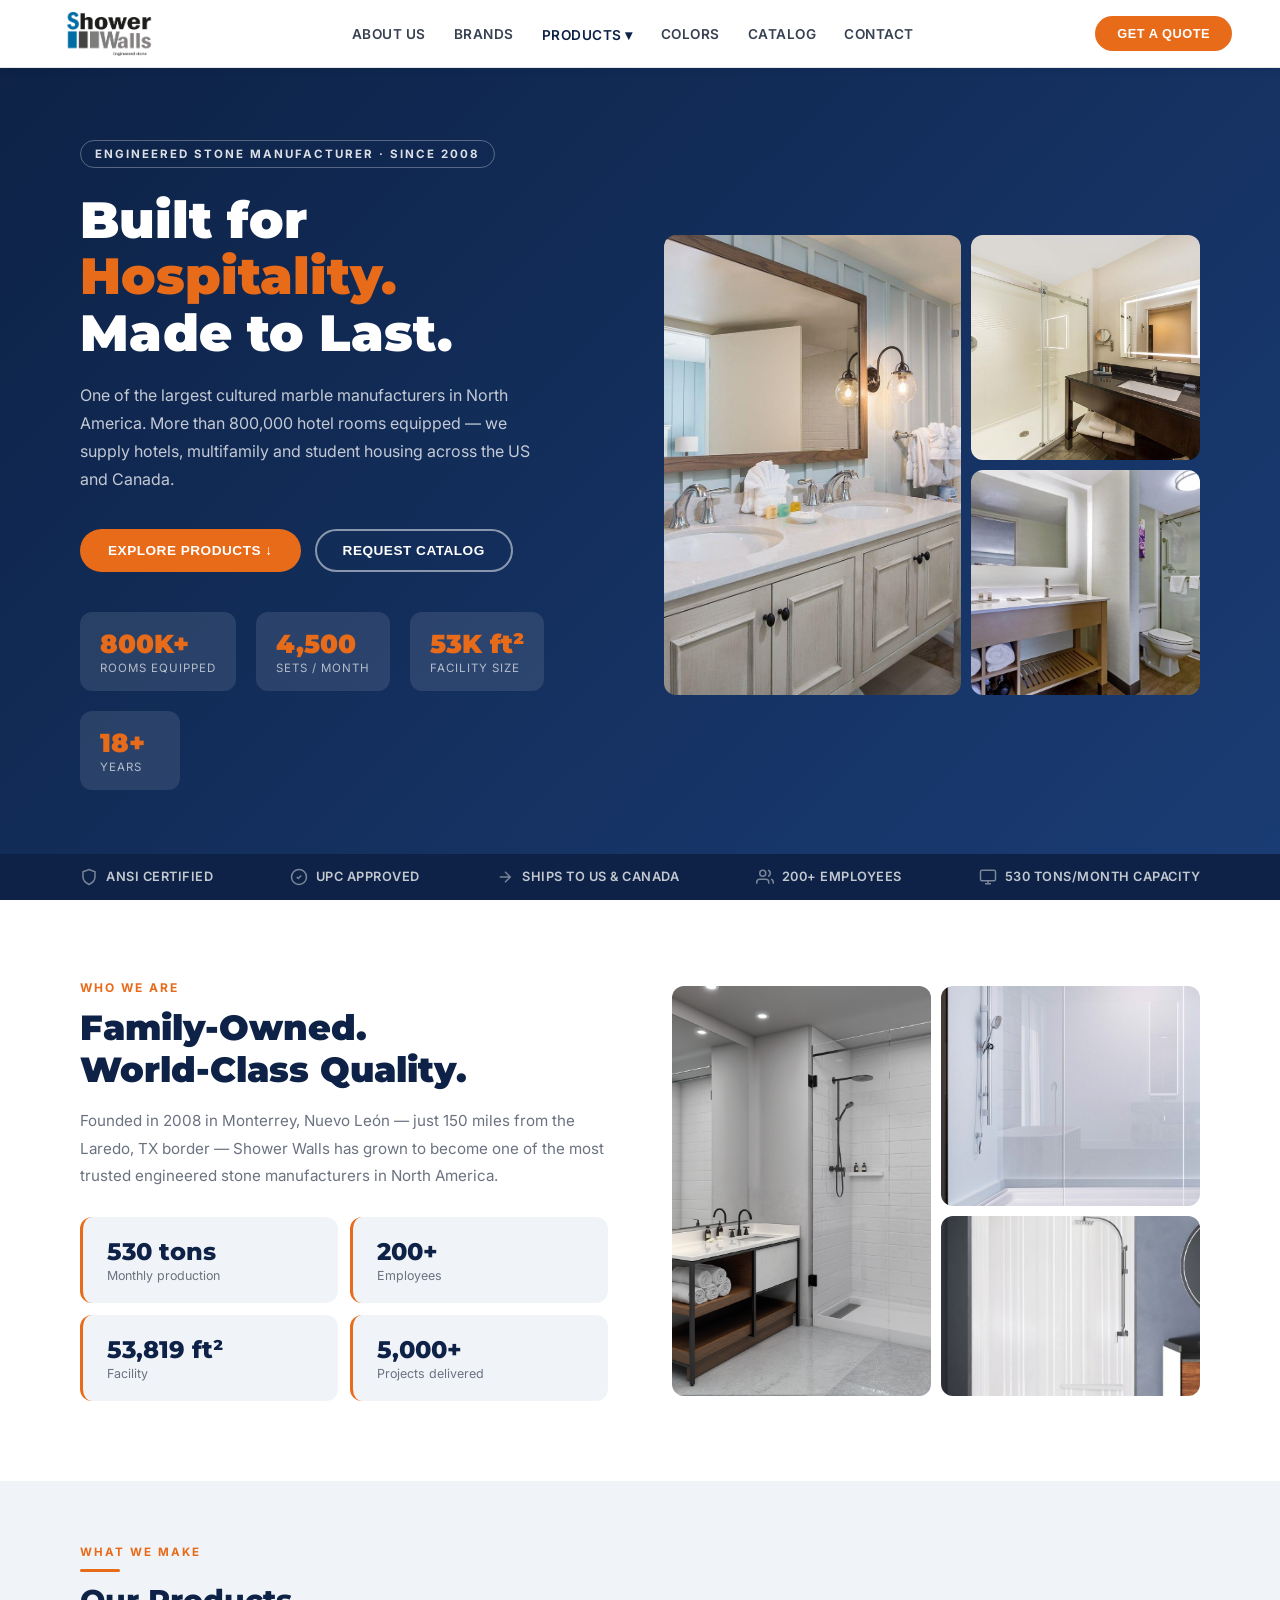
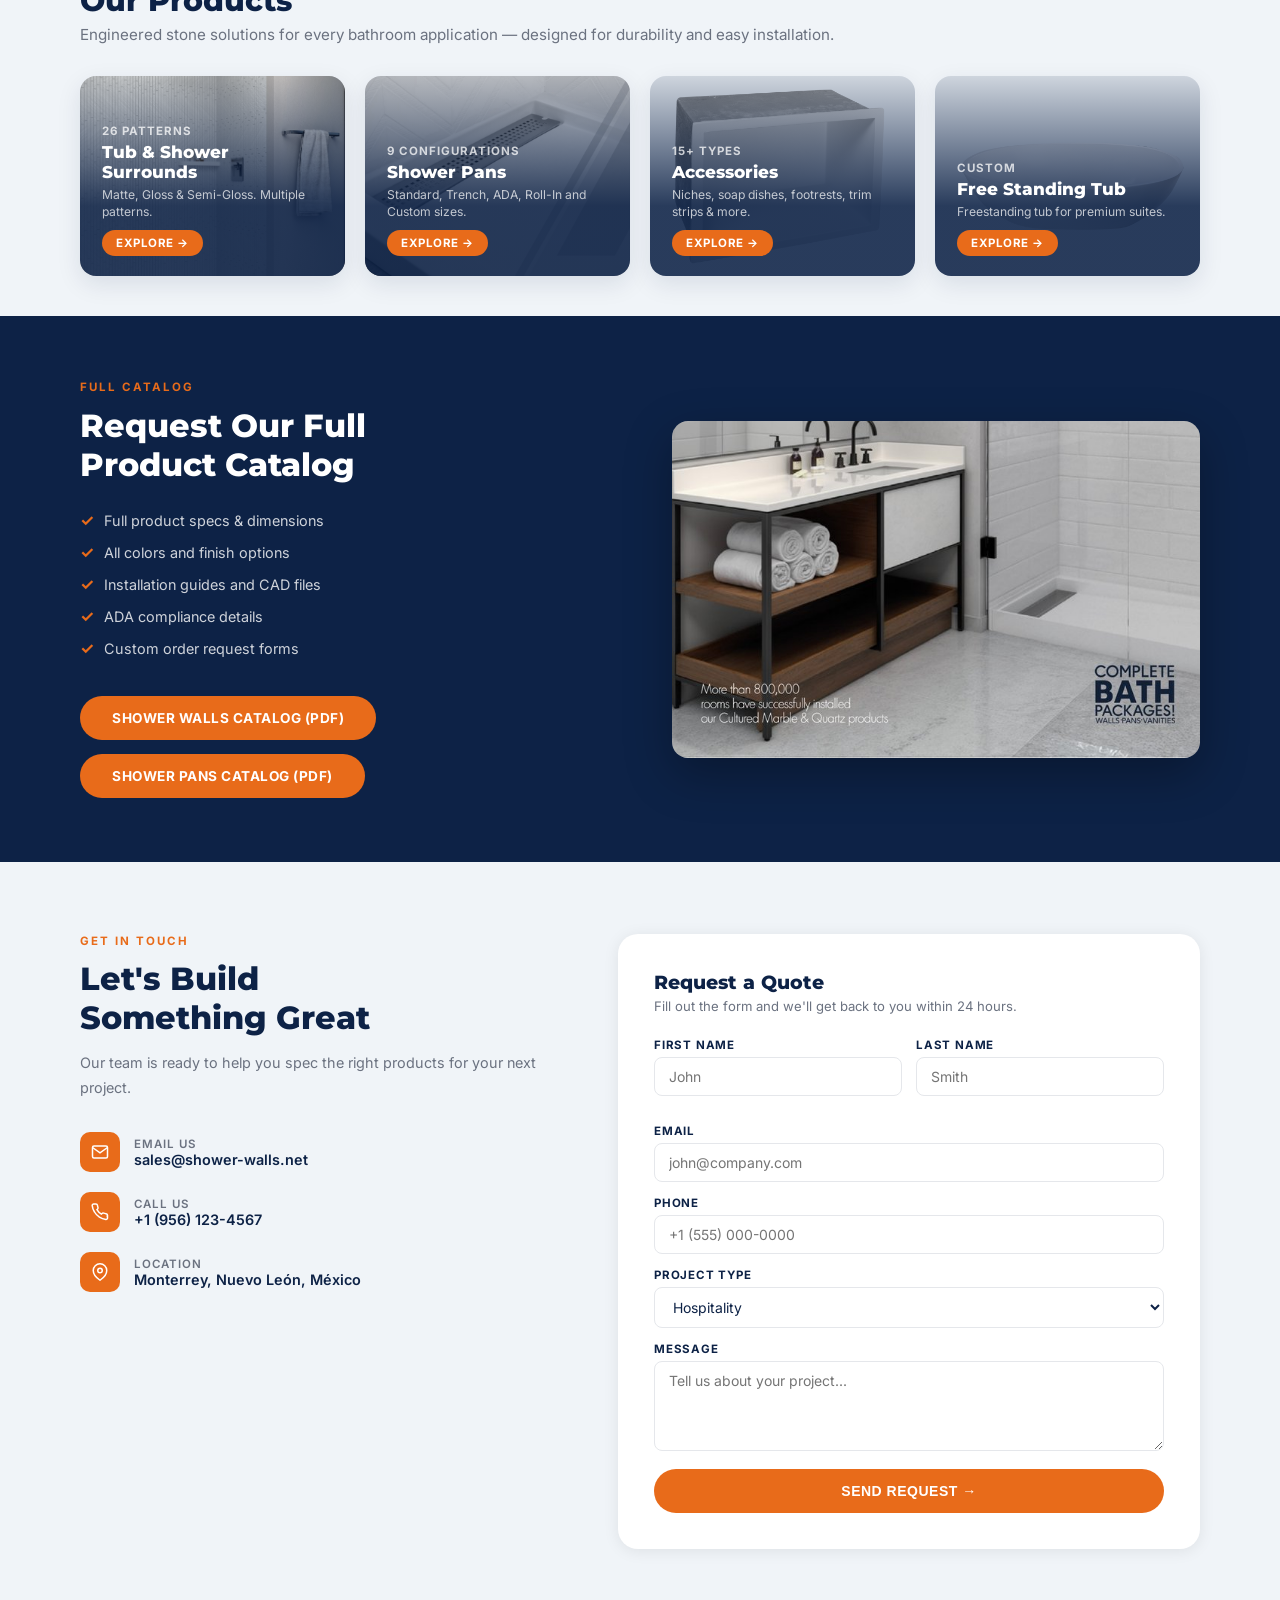
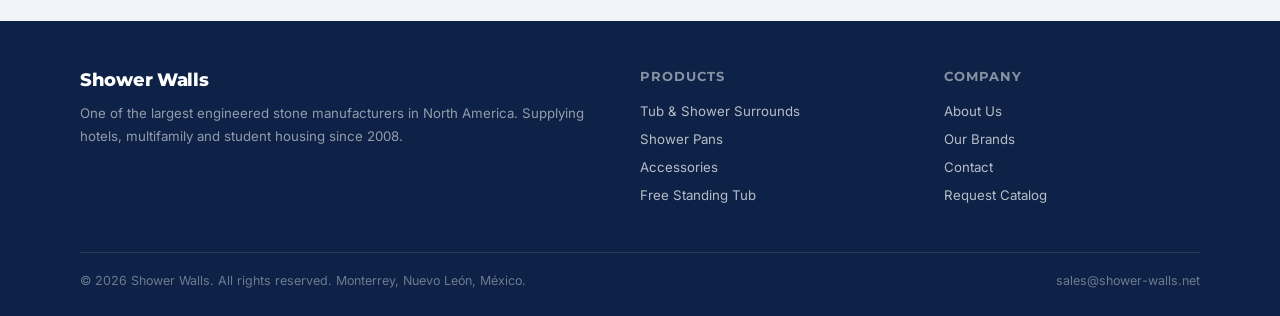
==== commit eb82814c: "Add 4 new surround patterns, replace catalog PDF with official Walls/Pans catalogs - Add Athens, 3x6" ====
--- a/index.html
+++ b/index.html
@@ -132,7 +132,7 @@
       <img src="images/lifestyle-textured-shower-towel.jpg" alt="Surrounds"/>
       <div class="cat-card-overlay"></div>
       <div class="cat-card-body">
-        <div class="cat-card-count">22 Patterns</div>
+        <div class="cat-card-count">26 Patterns</div>
         <div class="cat-card-title">Tub &amp; Shower Surrounds</div>
         <div class="cat-card-desc">Matte, Gloss &amp; Semi-Gloss. Multiple patterns.</div>
         <span class="cat-explore">Explore →</span>
@@ -183,7 +183,10 @@
       <li>ADA compliance details</li>
       <li>Custom order request forms</li>
     </ul>
-    <a class="btn-download" href="downloads/Shower-Walls-Catalog-2025.pdf" download style="display:inline-block;text-decoration:none">Download the Catalog (PDF)</a>
+    <div style="display:flex;gap:14px;flex-wrap:wrap">
+      <a class="btn-download" href="downloads/Shower-Walls-Catalog.pdf" download style="display:inline-block;text-decoration:none">Shower Walls Catalog (PDF)</a>
+      <a class="btn-download" href="downloads/Shower-Pans-Catalog.pdf" download style="display:inline-block;text-decoration:none">Shower Pans Catalog (PDF)</a>
+    </div>
   </div>
   <div class="download-img-wrap">
     <img src="images/catalog-cover-2025.jpg" alt="Shower Walls 2025 Product Catalog cover"/>
--- a/css/style.css
+++ b/css/style.css
@@ -235,17 +235,17 @@
 @keyframes slideUp{from{opacity:0;transform:translateY(24px)}to{opacity:1;transform:translateY(0)}}
 
 /* Image viewer */
-.modal-viewer{position:relative;height:560px;flex-shrink:0;background:#0d2246;border-radius:20px 20px 0 0;overflow:hidden;cursor:grab}
+.modal-viewer{position:relative;height:560px;flex-shrink:0;background:#fff;border-radius:20px 20px 0 0;overflow:hidden;cursor:grab;border-bottom:1px solid #e5e7eb}
 .modal-viewer.dragging{cursor:grabbing}
 .modal-viewer-img-wrap{width:100%;height:100%;overflow:hidden;position:relative}
 .modal-viewer-img{width:100%;height:100%;object-fit:contain;transform-origin:center;
   transition:transform .1s ease;user-select:none;pointer-events:none}
 .viewer-controls{position:absolute;bottom:12px;right:12px;display:flex;gap:6px;z-index:10}
-.viewer-btn{background:rgba(255,255,255,.15);backdrop-filter:blur(4px);color:#fff;border:none;
+.viewer-btn{background:rgba(13,34,70,.08);color:var(--navy);border:none;
   border-radius:8px;width:34px;height:34px;font-size:1rem;cursor:pointer;
   display:flex;align-items:center;justify-content:center;transition:background .2s}
-.viewer-btn:hover{background:rgba(255,255,255,.3)}
-.viewer-zoom-hint{position:absolute;bottom:12px;left:12px;color:rgba(255,255,255,.55);
+.viewer-btn:hover{background:rgba(13,34,70,.16)}
+.viewer-zoom-hint{position:absolute;bottom:12px;left:12px;color:var(--gray);
   font-size:.7rem;letter-spacing:.5px}
 
 /* Thumbnail strip */
@@ -279,7 +279,7 @@
 .modal-header-text .mcat{font-size:.68rem;text-transform:uppercase;letter-spacing:2px;color:var(--orange);font-weight:700;padding-top:12px;display:block}
 .modal-header-text h2{font-family:'Montserrat',sans-serif;font-size:1.5rem;font-weight:800;color:#fff}
 .modal-close{position:absolute;top:12px;right:12px;width:32px;height:32px;z-index:20;
-  background:rgba(255,255,255,.9);border:none;border-radius:50%;cursor:pointer;
+  background:rgba(255,255,255,.9);border:none;border-radius:50%;cursor:pointer;box-shadow:0 2px 8px rgba(13,34,70,.15);
   font-size:.95rem;font-weight:700;color:var(--navy);display:flex;align-items:center;justify-content:center}
 .modal-close:hover{background:#fff}
 .modal-actions{display:flex;gap:10px;margin-top:4px}
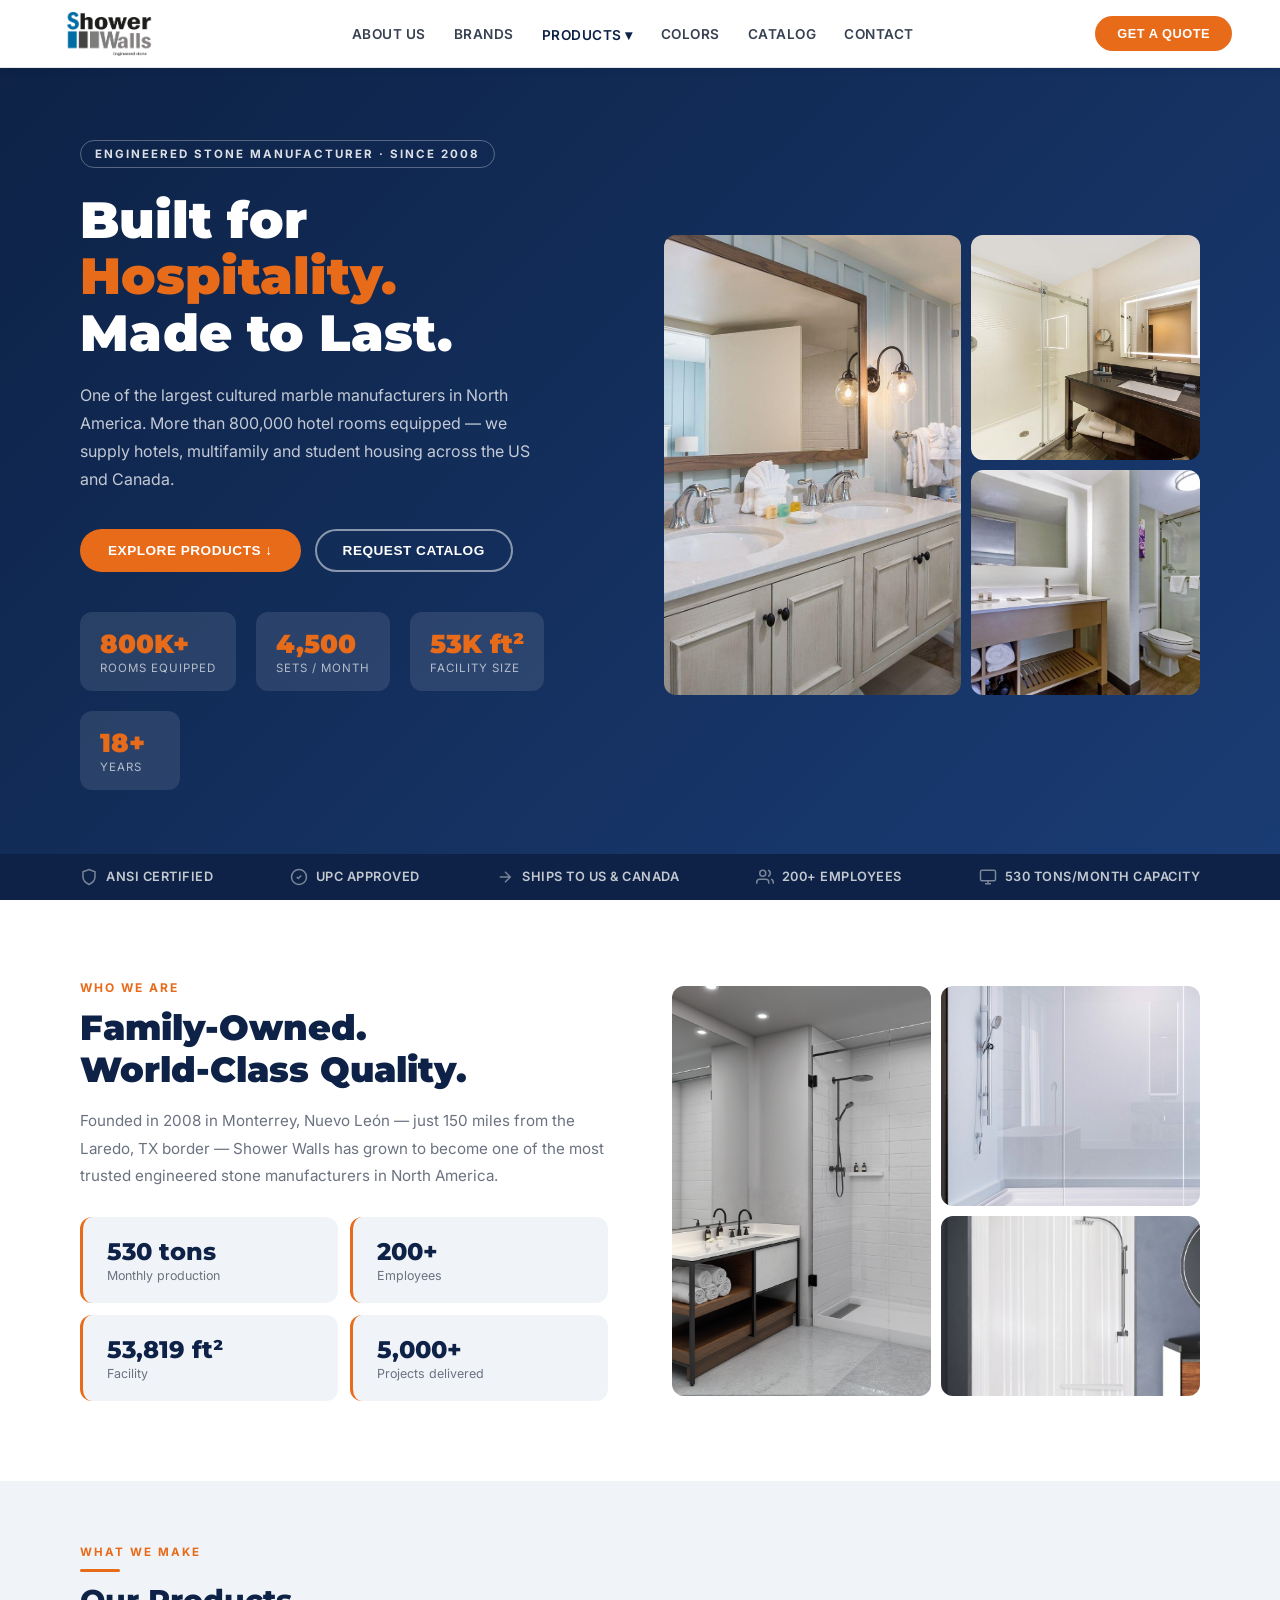
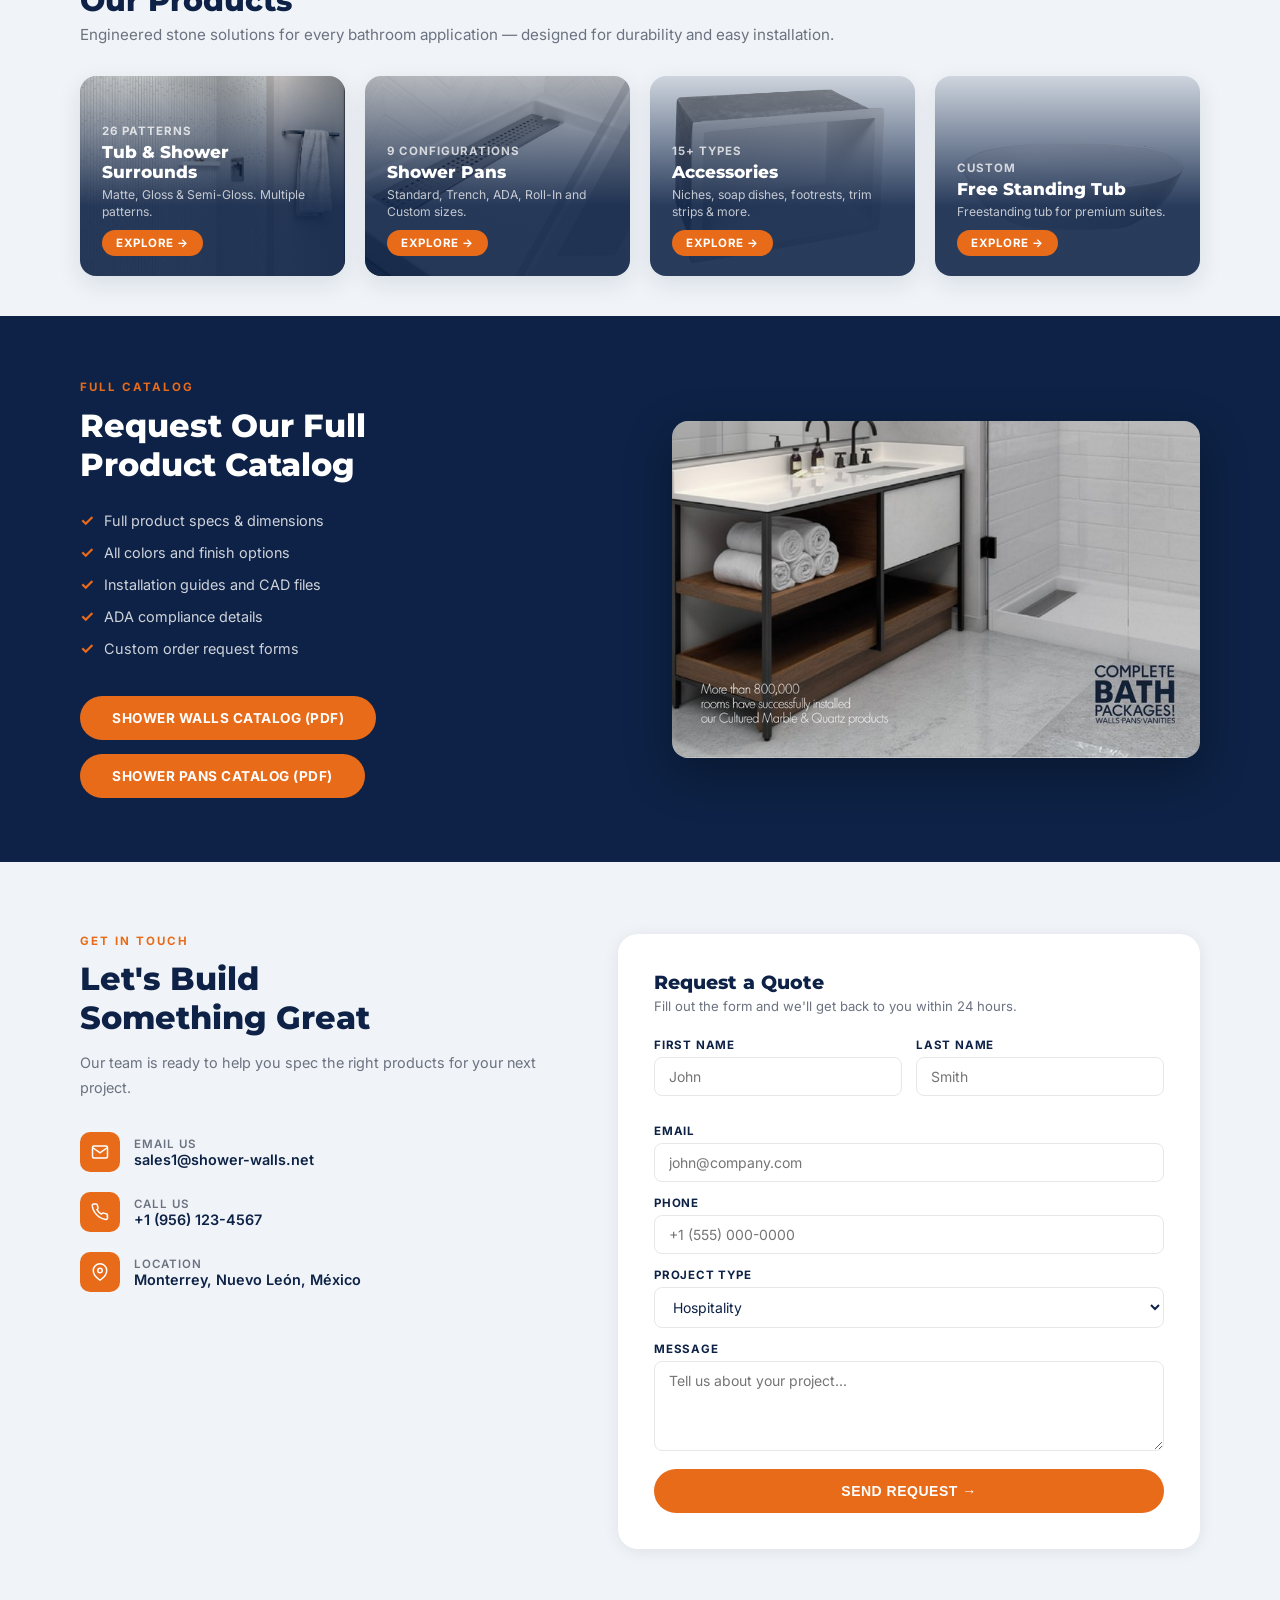
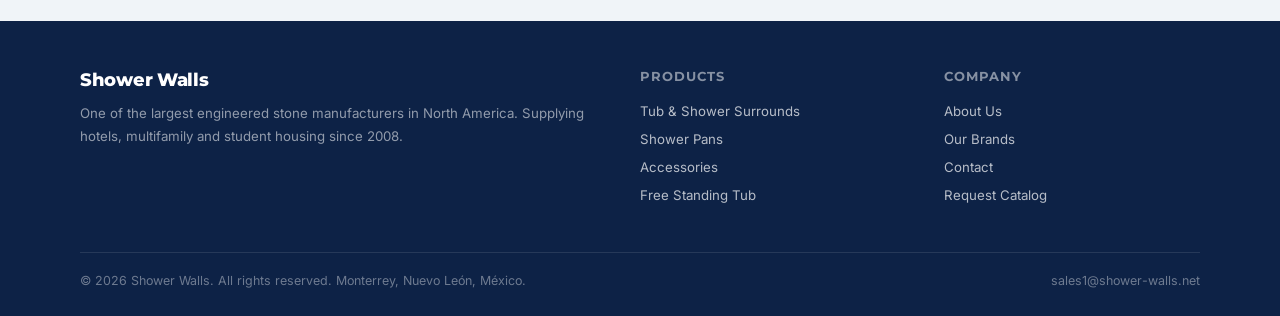
==== commit e84c7ce2: "Correct support email to sales1@shower-walls.net site-wide" ====
--- a/index.html
+++ b/index.html
@@ -205,7 +205,7 @@
       </div>
       <div>
         <div class="contact-info-label">Email Us</div>
-        <div class="contact-info-value">sales@shower-walls.net</div>
+        <div class="contact-info-value">sales1@shower-walls.net</div>
       </div>
     </div>
     <div class="contact-info-item">
@@ -313,7 +313,7 @@
   </div>
   <div class="footer-bottom">
     <p>© 2026 Shower Walls. All rights reserved. Monterrey, Nuevo León, México.</p>
-    <p>sales@shower-walls.net</p>
+    <p>sales1@shower-walls.net</p>
   </div>
 </footer>
 
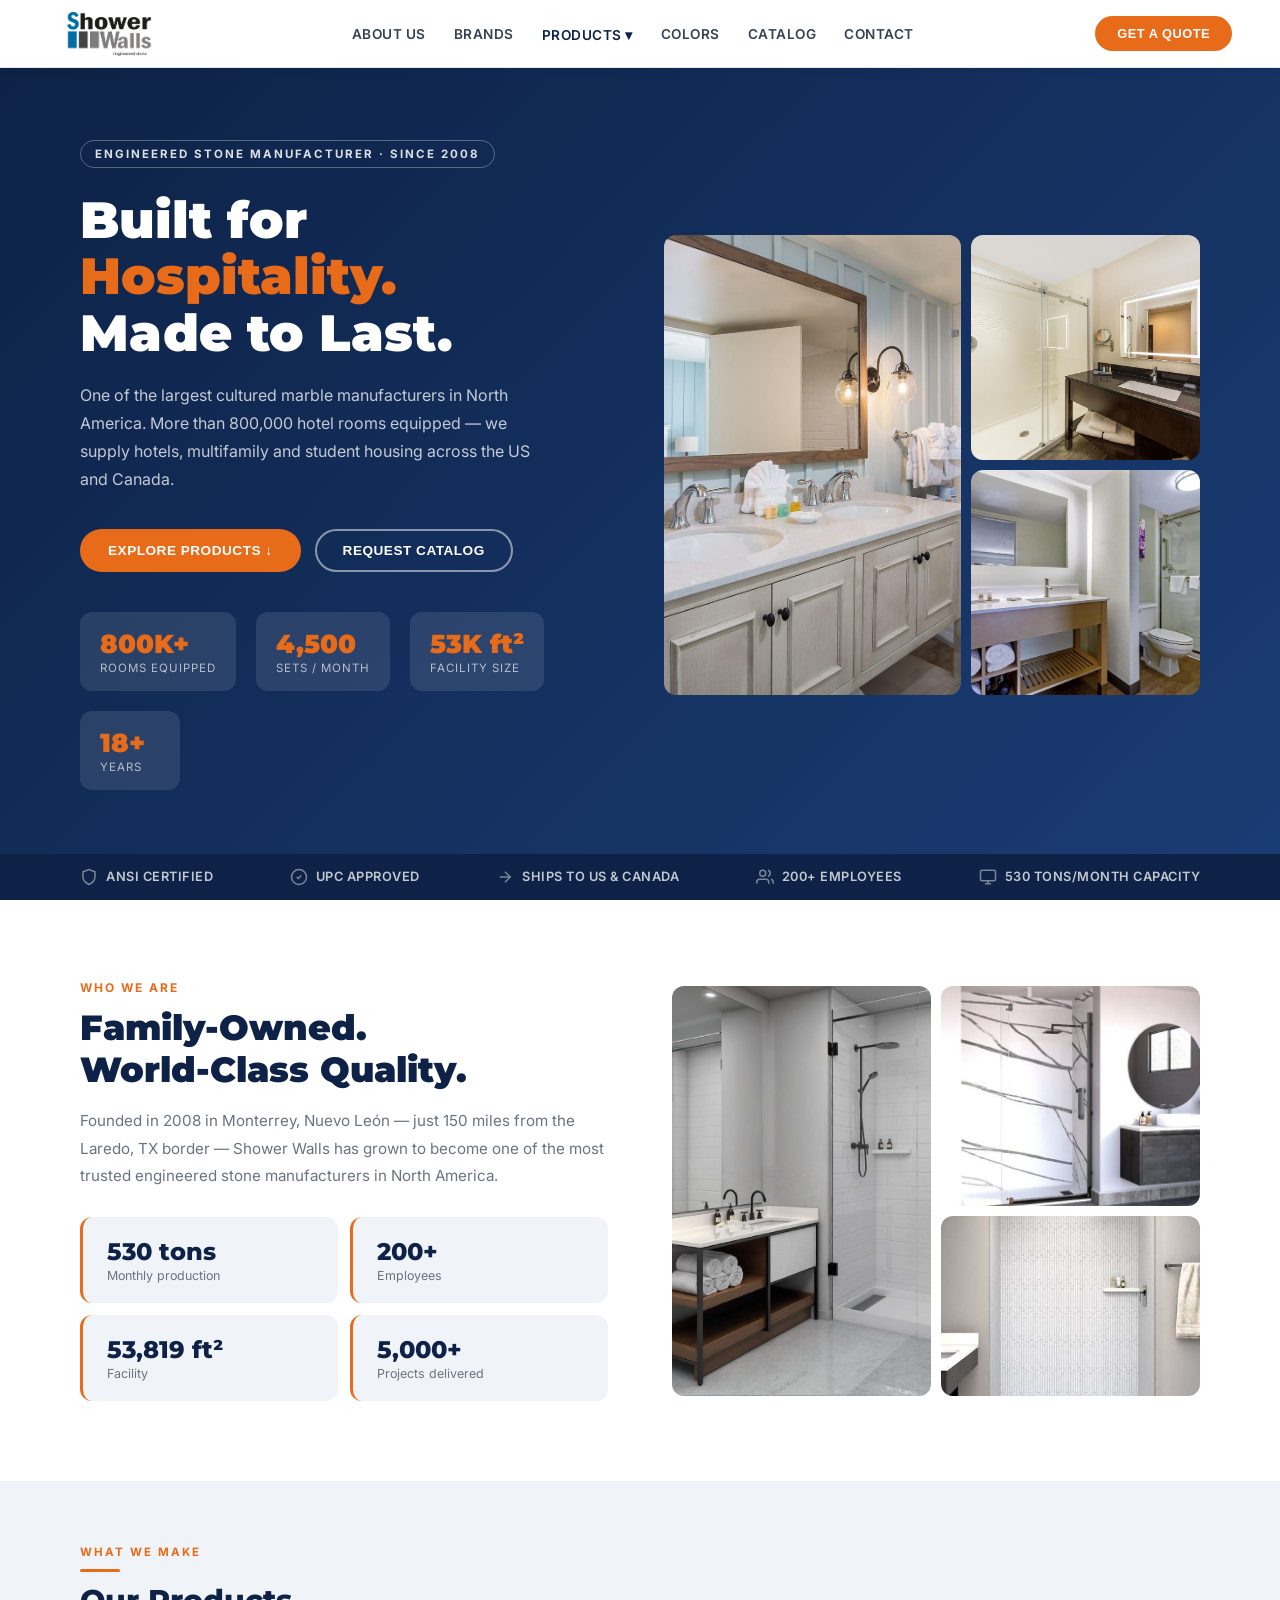
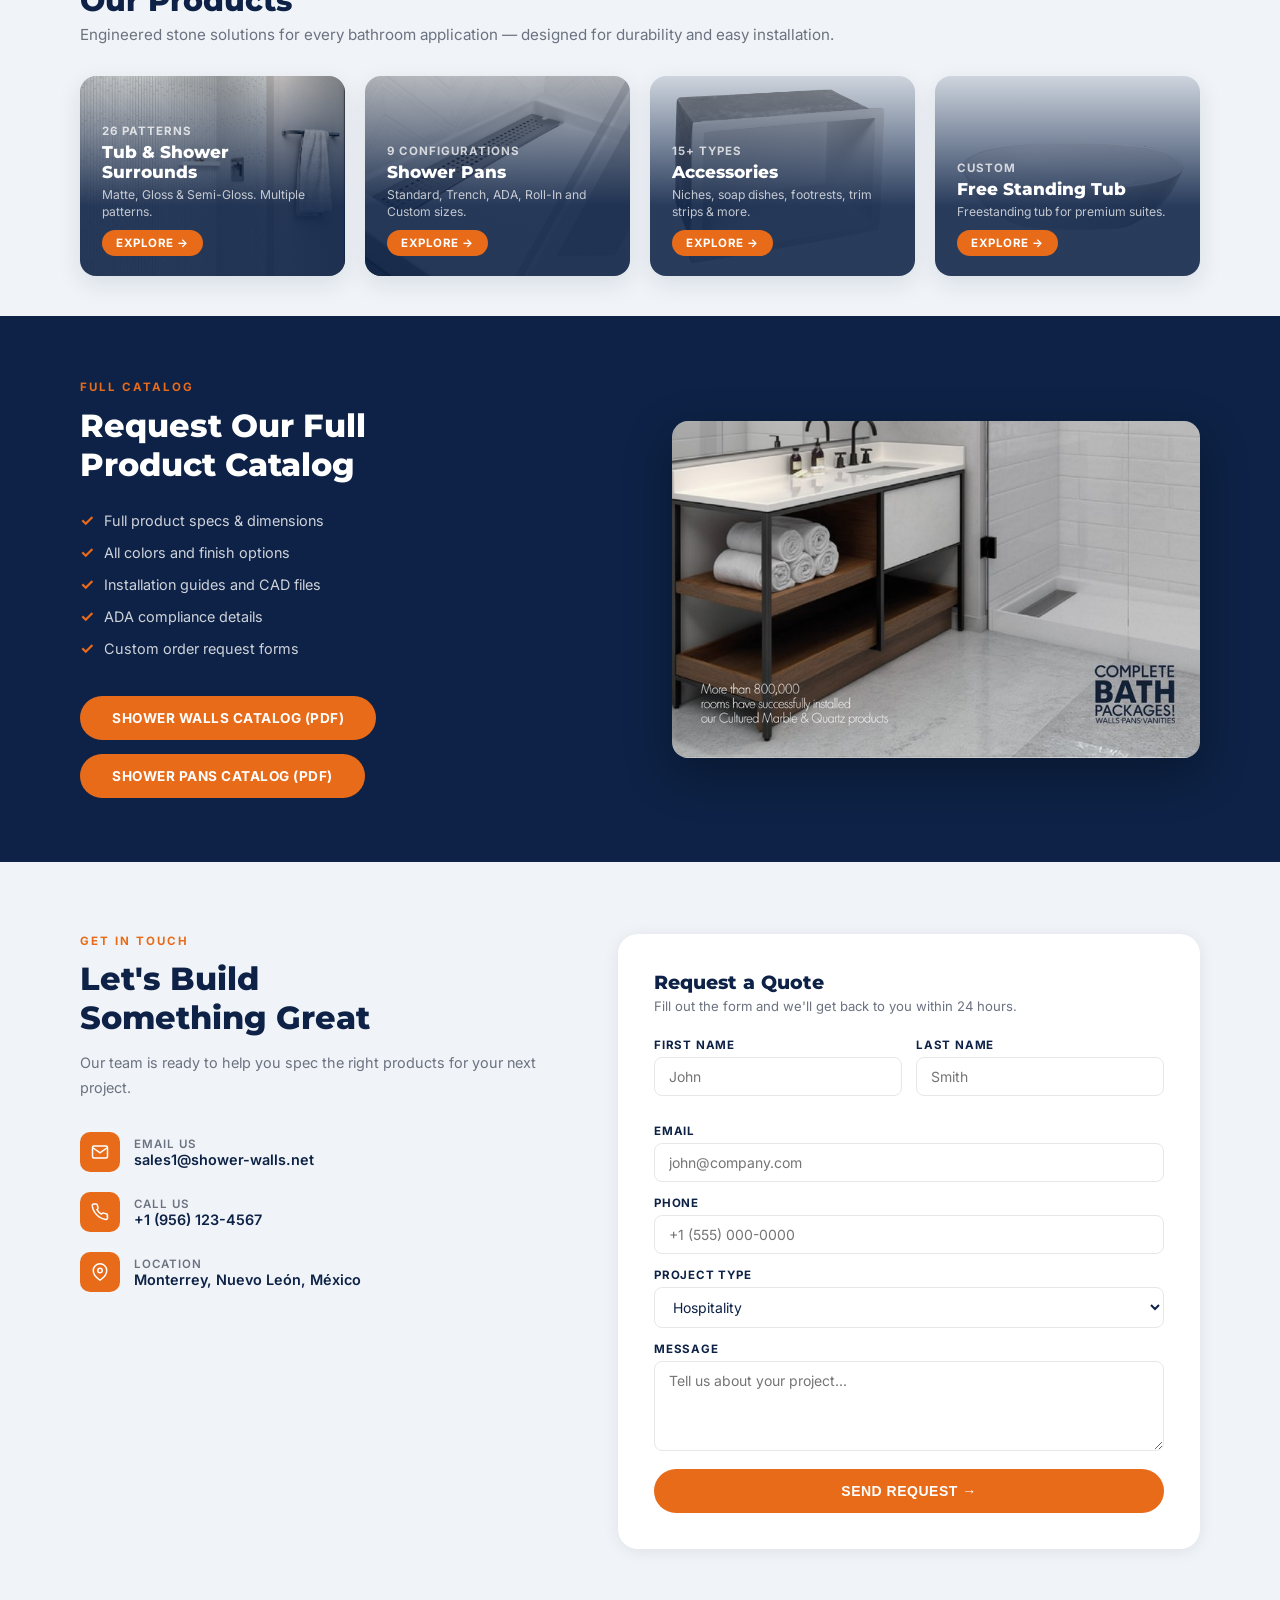
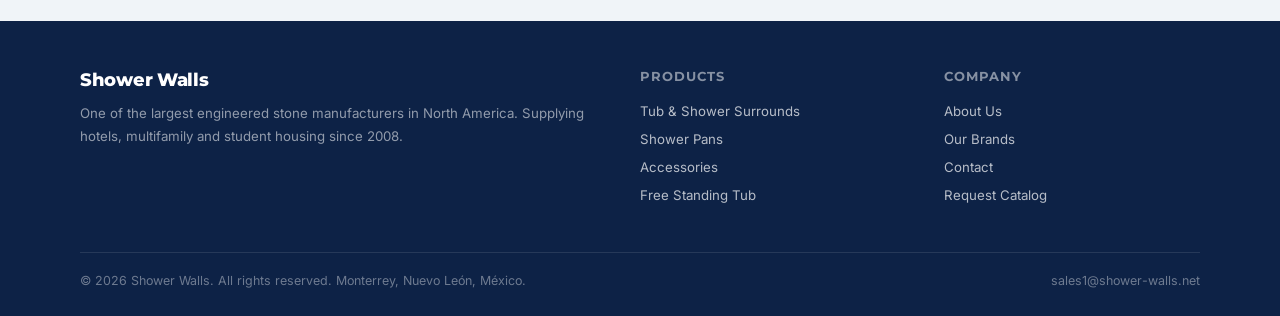
==== commit e40172dd: "Replace About Us photos with shower-focused shots from the official catalog The previous 3 photos we" ====
--- a/index.html
+++ b/index.html
@@ -111,9 +111,9 @@
     </div>
   </div>
   <div class="about-images">
-    <div class="about-img tall"><img src="images/lifestyle-vanity-shower-glass.jpg" alt="Installation"/></div>
-    <div class="about-img"><img src="images/lifestyle-glass-door-detail.jpg" alt="Detail"/></div>
-    <div class="about-img"><img src="images/lifestyle-blue-accent-detail.jpg" alt="Accent wall shower"/></div>
+    <div class="about-img tall"><img src="images/lifestyle-shower-glass-hardware.jpg" alt="Walk-in shower with cultured marble surround and glass door"/></div>
+    <div class="about-img"><img src="images/lifestyle-shower-marble-vein.jpg" alt="Shower with dramatic veined marble-look surround"/></div>
+    <div class="about-img"><img src="images/lifestyle-shower-athens-pan.jpg" alt="Athens pattern shower with matching pan"/></div>
   </div>
 </section>
 
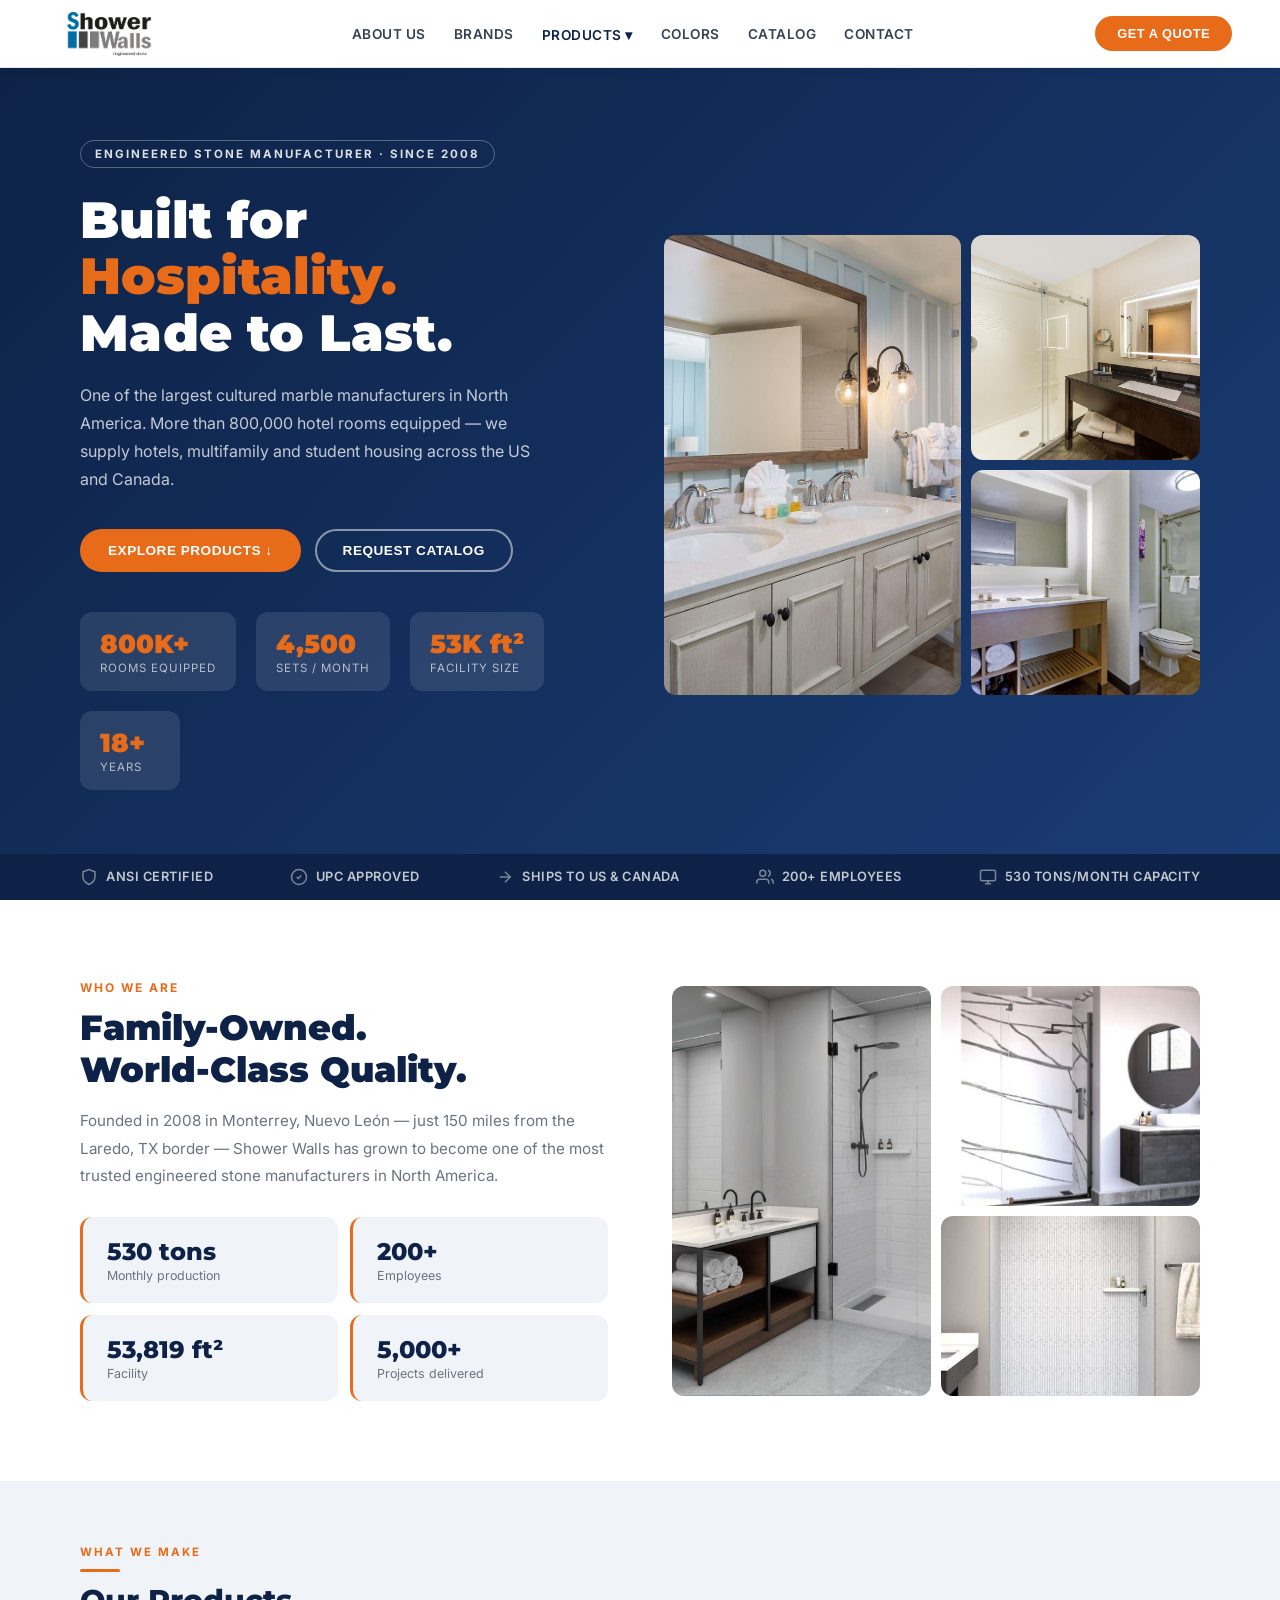
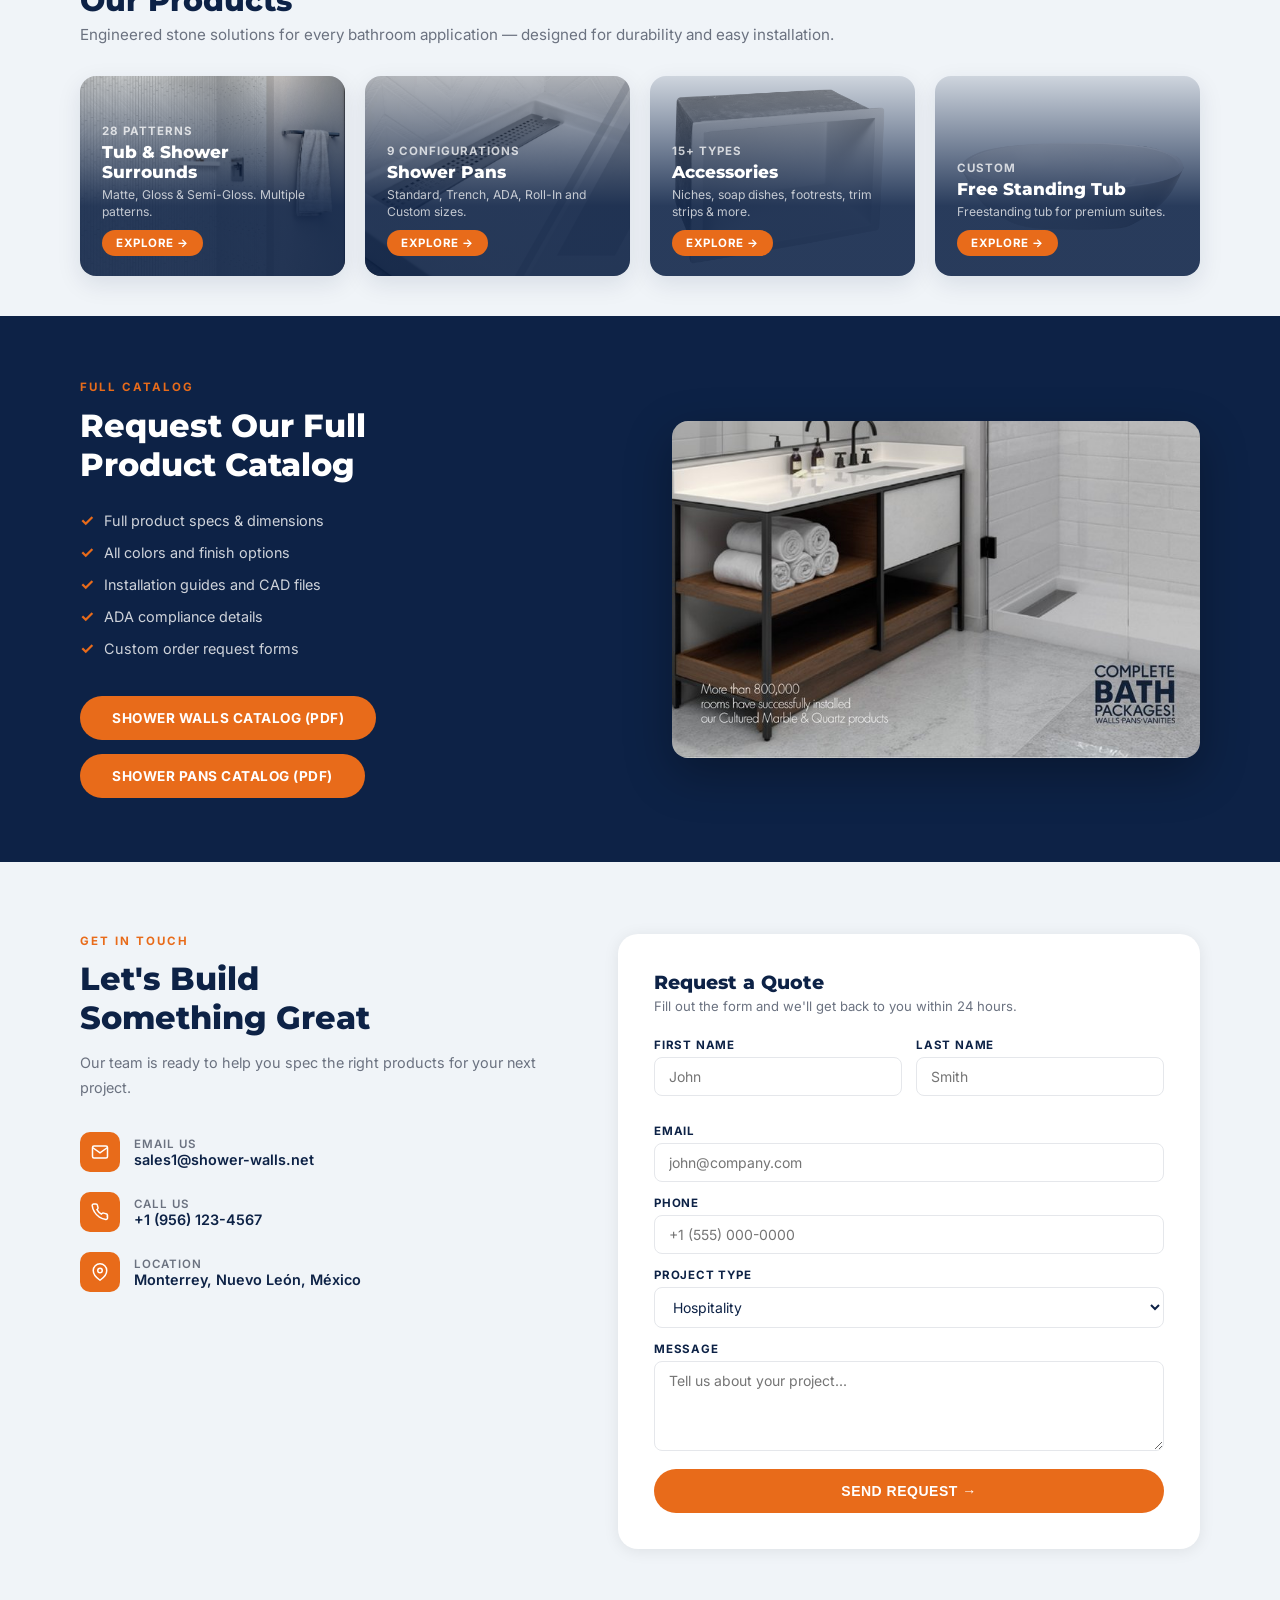
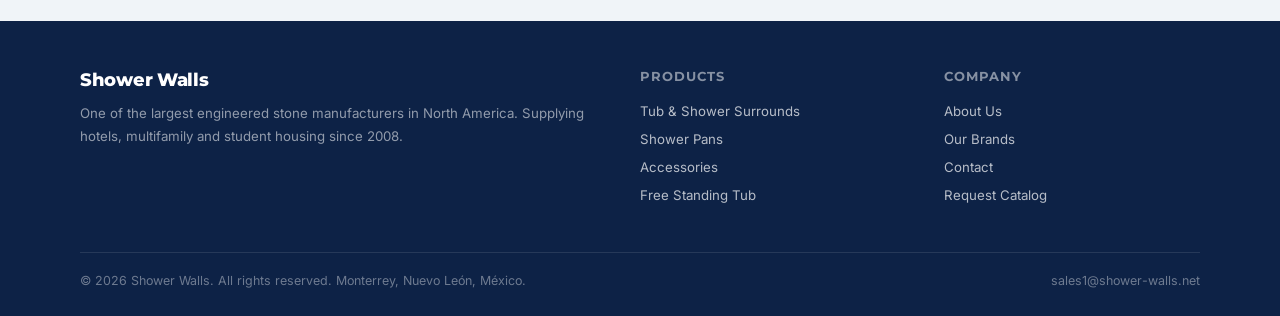
==== commit 0f2dc3fb: "Add Modern and 4x12 Vertical Contemporary patterns (28 total) Both were selling well in Odoo this ye" ====
--- a/index.html
+++ b/index.html
@@ -132,7 +132,7 @@
       <img src="images/lifestyle-textured-shower-towel.jpg" alt="Surrounds"/>
       <div class="cat-card-overlay"></div>
       <div class="cat-card-body">
-        <div class="cat-card-count">26 Patterns</div>
+        <div class="cat-card-count">28 Patterns</div>
         <div class="cat-card-title">Tub &amp; Shower Surrounds</div>
         <div class="cat-card-desc">Matte, Gloss &amp; Semi-Gloss. Multiple patterns.</div>
         <span class="cat-explore">Explore →</span>
